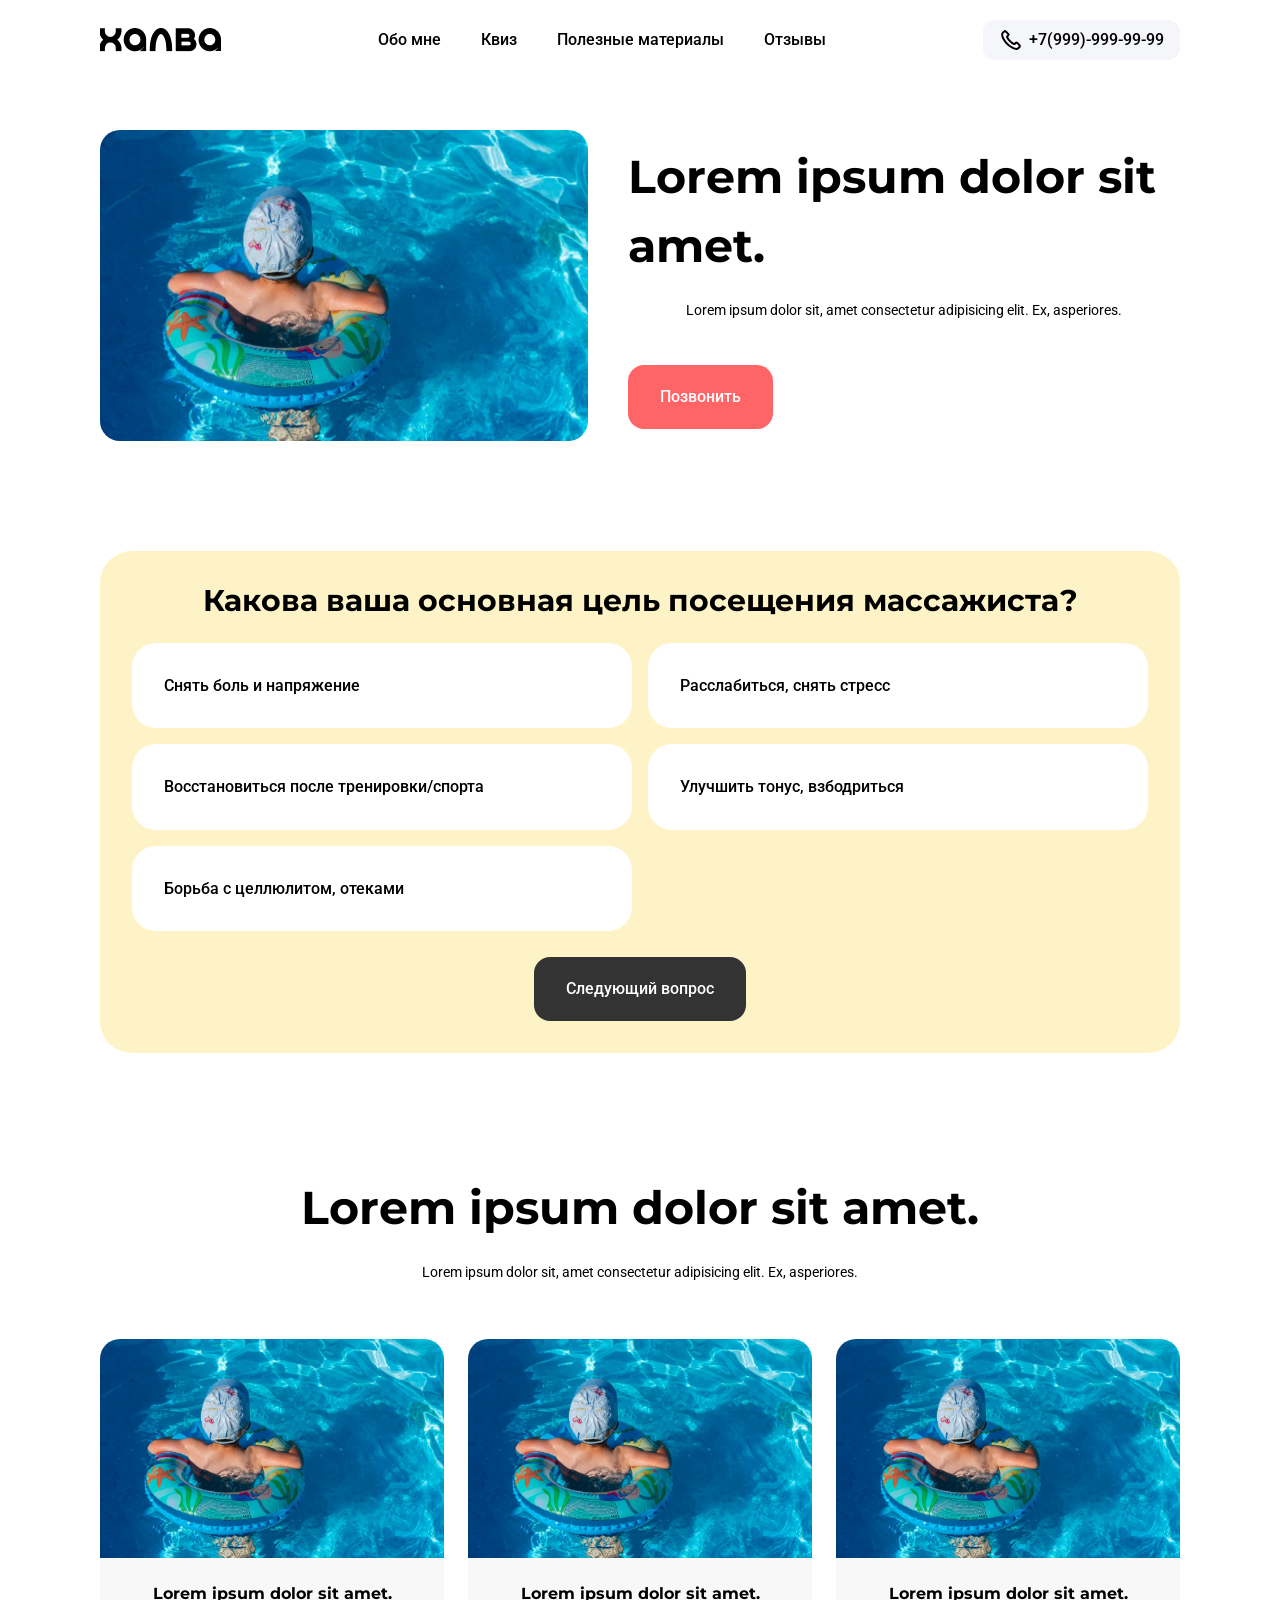
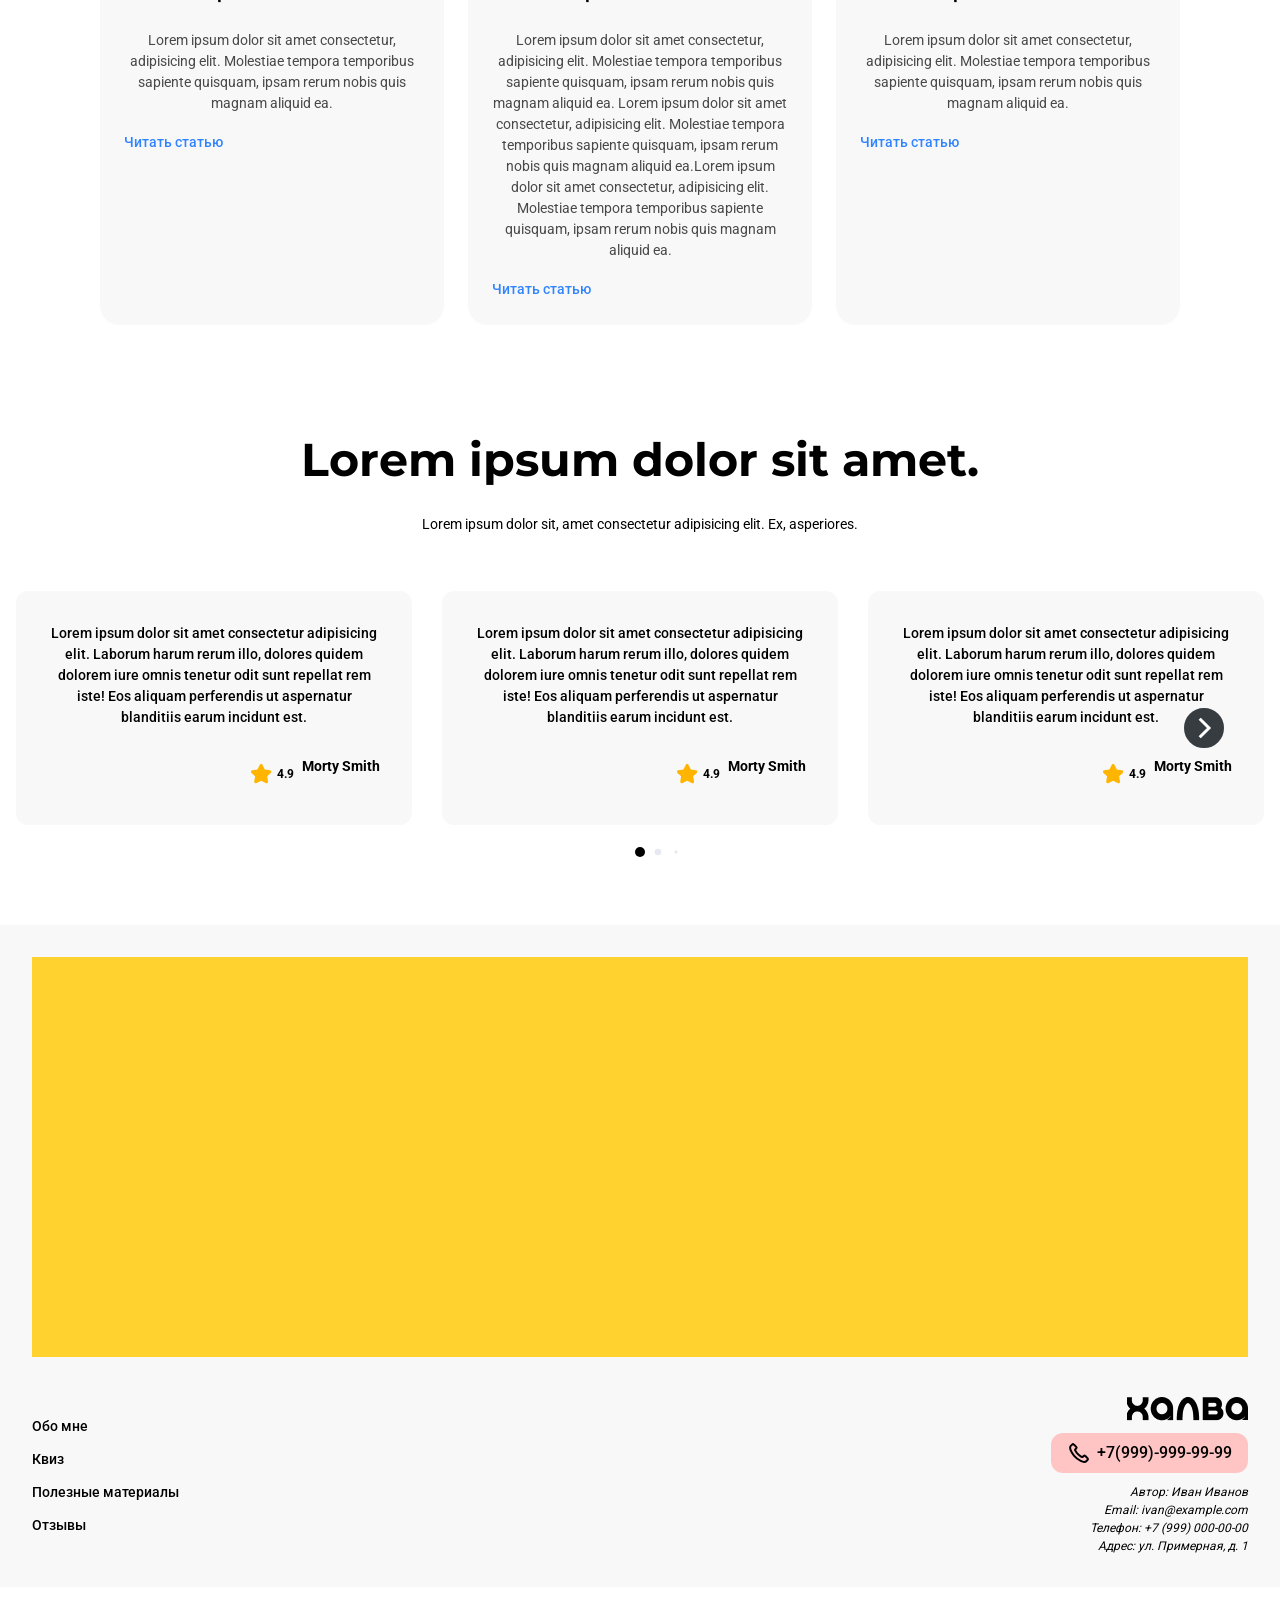
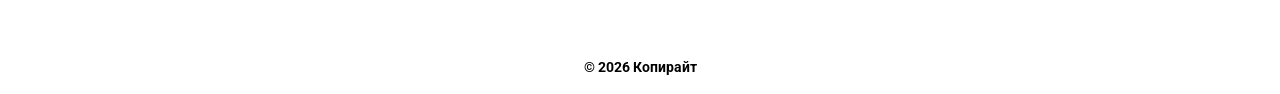
==== index.html @ 5658aafe "initial" ====
<!doctype html>
<html lang="ru">
  <head>
    <meta charset="UTF-8" />
    <meta name="viewport" content="width=device-width, initial-scale=1.0" />

    <!-- <script src="https://api-maps.yandex.ru/v3/?apikey=01dc946f-2c5a-4b71-b570-f377977fc8f8&lang=ru_RU"></script>  -->
    <script type="module" crossorigin src="./assets/index.BU0Tv36E.js"></script>
    <link rel="stylesheet" crossorigin href="./assets/index.CP-a5S3w.css">
  </head>
  <body>
    <header>
      <div class="main-wrapper flex items-center justify-between py-4 lg:py-5">
        <picture class="w-fit">
          <img src="./images/Logo.webp" alt="logo" />
        </picture>
        <nav>
          <ul class="font-another font-medium hidden lg:flex gap-x-10">
            <li>Обо мне</li>
            <li>Квиз</li>
            <li>Полезные материалы</li>
            <li>Отзывы</li>
          </ul>
        </nav>
        <a
          href="tel:+79196336333"
          class="px-4 py-2 bg-[#F5F6FA] rounded-xl flex items-center gap-1.5 hover:scale-105 transition-all"
          ><svg
            width="24"
            height="24"
            viewBox="0 0 24 24"
            fill="none"
            xmlns="http://www.w3.org/2000/svg"
          >
            <path
              d="M20.6638 18.771C20.6638 18.771 19.5052 19.909 19.2212 20.2427C18.7587 20.7363 18.2137 20.9693 17.4992 20.9693C17.4305 20.9693 17.3573 20.9693 17.2886 20.9648C15.9284 20.8779 14.6644 20.3478 13.7164 19.8953C11.1243 18.643 8.84819 16.8652 6.95678 14.612C5.3951 12.7336 4.35093 10.9969 3.6594 9.13217C3.23349 7.99415 3.07778 7.1075 3.14647 6.27113C3.19227 5.7364 3.39835 5.29308 3.77847 4.91374L5.34015 3.35526C5.56455 3.14502 5.8027 3.03076 6.03626 3.03076C6.32478 3.03076 6.55835 3.20443 6.7049 3.35069C6.70948 3.35526 6.71406 3.35983 6.71864 3.3644C6.998 3.62491 7.26362 3.89456 7.54298 4.18249C7.68495 4.32874 7.8315 4.47499 7.97805 4.62581L9.22831 5.87351C9.71376 6.35797 9.71376 6.80586 9.22831 7.29032C9.0955 7.42286 8.96727 7.5554 8.83446 7.68337C8.44976 8.07642 8.75196 7.77483 8.35353 8.13132C8.34437 8.14046 8.33521 8.14503 8.33063 8.15417C7.93677 8.54722 8.01005 8.93113 8.09248 9.19164C8.09706 9.20535 8.10164 9.21906 8.10622 9.23277C8.43138 10.0189 8.88935 10.7593 9.58547 11.6413L9.59005 11.6459C10.854 13.1998 12.1867 14.411 13.6568 15.3387C13.8446 15.4576 14.0369 15.5536 14.2201 15.645C14.385 15.7272 14.5407 15.8049 14.6735 15.8872C14.6918 15.8963 14.7101 15.91 14.7285 15.9192C14.8842 15.9969 15.0307 16.0334 15.1819 16.0334C15.562 16.0334 15.8001 15.7958 15.878 15.7181L16.7757 14.8222C16.9314 14.6668 17.1787 14.4795 17.4672 14.4795C17.7511 14.4795 17.9847 14.6577 18.1267 14.8131C18.1312 14.8177 18.1312 14.8177 18.1358 14.8222L20.6592 17.3405C21.1309 17.8067 20.6638 18.771 20.6638 18.771Z"
              stroke="black"
              style="stroke: black; stroke-opacity: 1"
              stroke-width="2"
              stroke-linecap="round"
              stroke-linejoin="round"
            />
          </svg>
          <span class="font-another font-medium hidden xs:block"
            >+7(999)-999-99-99</span
          >
        </a>
      </div>
    </header>

    <main>
      <!-- banner -->
      <section>
        <div
          class="main-wrapper py-12.5 flex flex-col lg:gap-10 lg:flex-row-reverse justify-end items-center gap-16 xl:px-25"
        >
          <div class="flex flex-col gap-7">
            <div class="flex flex-col gap-3 text-center lg:text-left lg:gap-5">
              <h1 class="font-custom font-bold text-title-fz l">
                Lorem ipsum dolor sit amet.
              </h1>
              <p class="font-another">
                Lorem ipsum dolor sit, amet consectetur adipisicing elit. Ex,
                asperiores.
              </p>
            </div>
            <button class="button mx-auto lg:ml-0">Позвонить</button>
          </div>
          <picture
            ><img
              src="./images/banner.webp"
              class="rounded-[20px] w-full max-w-150 mx-auto"
              alt=""
            />
          </picture>
        </div>
      </section>

      <!-- quiz -->
      <section>
        <div class="main-wrapper py-10 xl:py-15">
          <div
            id="app"
            class="p-5 rounded-[20px] lg:rounded-4xl lg:p-8 bg-amber-100"
          >
            <div class="quiz-question-number"></div>
            <!-- 1 вопрос -->
            <div class="quiz-screen">
              <div class="quiz-question"></div>
              <div class="quiz-answers"></div>
            </div>
            <!-- 2 вопрос -->
            <div class="quiz-screen">
              <div class="quiz-question"></div>
              <div class="quiz-answers"></div>
            </div>
            <!-- 3 вопрос -->
            <div class="quiz-screen">
              <div class="quiz-question"></div>
              <div class="quiz-answers"></div>
            </div>
            <!-- финальный экран -->
            <div class="quiz-final-screen"></div>
            <div title="Выберете ответ">
              <button class="button next-question-btn">Следующий вопрос</button>
            </div>
          </div>
        </div>
      </section>
      <!-- article -->
      <section>
        <div class="main-wrapper py-10 xl:py-15">
          <div class="flex flex-col gap-3 text-center lg:gap-5">
            <h1 class="font-custom font-bold text-title-fz l">
              Lorem ipsum dolor sit amet.
            </h1>
            <p class="font-another">
              Lorem ipsum dolor sit, amet consectetur adipisicing elit. Ex,
              asperiores.
            </p>
          </div>
          <div class="flex flex-col gap-6 pt-10 lg:flex-row lg:items-stretch">
            <article
              class="rounded-[20px] overflow-hidden bg-[#F8F8F8] lg:flex-1"
            >
              <img src="./images/banner.webp" class="w-full" alt="" />
              <div class="p-4 lg:p-6">
                <h2 class="font-custom text-[18px] font-semibold">
                  Lorem ipsum dolor sit amet.
                </h2>
                <p class="font-another pt-2 text-[#484848] text-[14px]">
                  Lorem ipsum dolor sit amet consectetur, adipisicing elit.
                  Molestiae tempora temporibus sapiente quisquam, ipsam rerum
                  nobis quis magnam aliquid ea.
                </p>
                <a
                  href="#"
                  class="font-another text-[#3184FF] text-[14px] font-medium pt-3"
                  >Читать статью</a
                >
              </div>
            </article>
            <article
              class="rounded-[20px] overflow-hidden bg-[#F8F8F8] lg:flex-1"
            >
              <img src="./images/banner.webp" class="w-full" alt="" />
              <div class="p-4 lg:p-6">
                <h2 class="font-custom text-[18px] font-semibold">
                  Lorem ipsum dolor sit amet.
                </h2>
                <p class="font-another pt-2 text-[#484848] text-[14px]">
                  Lorem ipsum dolor sit amet consectetur, adipisicing elit.
                  Molestiae tempora temporibus sapiente quisquam, ipsam rerum
                  nobis quis magnam aliquid ea. Lorem ipsum dolor sit amet
                  consectetur, adipisicing elit. Molestiae tempora temporibus
                  sapiente quisquam, ipsam rerum nobis quis magnam aliquid
                  ea.Lorem ipsum dolor sit amet consectetur, adipisicing elit.
                  Molestiae tempora temporibus sapiente quisquam, ipsam rerum
                  nobis quis magnam aliquid ea.
                </p>
                <a
                  href="#"
                  class="font-another text-[#3184FF] text-[14px] font-medium pt-3"
                  >Читать статью</a
                >
              </div>
            </article>
            <article
              class="rounded-[20px] overflow-hidden bg-[#F8F8F8] lg:flex-1"
            >
              <img src="./images/banner.webp" class="w-full" alt="" />
              <div class="p-4 lg:p-6">
                <h2 class="font-custom text-[18px] font-semibold">
                  Lorem ipsum dolor sit amet.
                </h2>
                <p class="font-another pt-2 text-[#484848] text-[14px]">
                  Lorem ipsum dolor sit amet consectetur, adipisicing elit.
                  Molestiae tempora temporibus sapiente quisquam, ipsam rerum
                  nobis quis magnam aliquid ea.
                </p>
                <a
                  href="#"
                  class="font-another text-[#3184FF] text-[14px] font-medium pt-3 pb-1"
                  >Читать статью</a
                >
              </div>
            </article>
          </div>
        </div>
      </section>
      <!-- views -->
      <section>
        <div class="relative py-10 lg:py15 px-4">
          <div class="flex flex-col gap-3 text-center lg:gap-5 pb-10">
            <h1 class="font-custom font-bold text-title-fz l">
              Lorem ipsum dolor sit amet.
            </h1>
            <p class="font-another">
              Lorem ipsum dolor sit, amet consectetur adipisicing elit. Ex,
              asperiores.
            </p>
          </div>
          <div class="swiper">
            <!-- Additional required wrapper -->
            <div class="swiper-wrapper">
              <!-- Slides -->
              <div class="swiper-slide">
                <div class="w-full rounded-xl bg-[#F8F8F8] p-8">
                  <p class="font-another text-[14px] font-medium">
                    Lorem ipsum dolor sit amet consectetur adipisicing elit.
                    Laborum harum rerum illo, dolores quidem dolorem iure omnis
                    tenetur odit sunt repellat rem iste! Eos aliquam perferendis
                    ut aspernatur blanditiis earum incidunt est.
                  </p>
                  <div
                    class="flex items-center justify-end gap-2 font-another text-[12px] font-semibold pt-3"
                  >
                    <div class="flex items-center gap-1">
                      <svg
                        width="24"
                        height="24"
                        viewBox="0 0 24 24"
                        fill="none"
                        xmlns="http://www.w3.org/2000/svg"
                      >
                        <path
                          d="M7.57619 21.0032C7.31143 21.1414 7.01325 21.2026 6.71545 21.18C6.41765 21.1574 6.13215 21.0518 5.8913 20.8752C5.65046 20.6986 5.46392 20.458 5.35282 20.1808C5.24171 19.9036 5.2105 19.6007 5.26272 19.3067L6.12481 14.3654L2.4953 10.8872C2.27788 10.6799 2.1233 10.4155 2.04928 10.1243C1.97526 9.83312 1.98479 9.52699 2.07678 9.24099C2.16878 8.95499 2.33951 8.70071 2.56941 8.5073C2.7993 8.3139 3.07905 8.18919 3.37657 8.14749L8.4159 7.42713L10.691 2.88864C10.8232 2.62181 11.0274 2.39722 11.2805 2.24021C11.5335 2.0832 11.8254 2 12.1232 2C12.421 2 12.7129 2.0832 12.9659 2.24021C13.219 2.39722 13.4232 2.62181 13.5554 2.88864L15.8305 7.42713L20.8698 8.14749C21.1674 8.18919 21.4471 8.3139 21.677 8.5073C21.9069 8.70071 22.0776 8.95499 22.1696 9.24099C22.2616 9.52699 22.2711 9.83312 22.1971 10.1243C22.1231 10.4155 21.9685 10.6799 21.7511 10.8872L18.1216 14.3654L18.9837 19.3078C19.0359 19.6018 19.0047 19.9046 18.8936 20.1818C18.7825 20.4591 18.5959 20.6996 18.3551 20.8762C18.1143 21.0528 17.8287 21.1584 17.5309 21.1811C17.2331 21.2037 16.935 21.1424 16.6702 21.0042L12.1232 18.6545L7.57619 21.0032Z"
                          fill="#FFB905"
                          style="
                            fill: #ffb905;
                            fill: color(display-p3 1 0.7256 0.0199);
                            fill-opacity: 1;
                          "
                        />
                      </svg>
                      <span>4.9</span>
                    </div>
                    <p>Morty Smith</p>
                  </div>
                </div>
              </div>
              <div class="swiper-slide">
                <div class="w-full rounded-xl bg-[#F8F8F8] p-8">
                  <p class="font-another text-[14px] font-medium">
                    Lorem ipsum dolor sit amet consectetur adipisicing elit.
                    Laborum harum rerum illo, dolores quidem dolorem iure omnis
                    tenetur odit sunt repellat rem iste! Eos aliquam perferendis
                    ut aspernatur blanditiis earum incidunt est.
                  </p>
                  <div
                    class="flex items-center justify-end gap-2 font-another text-[12px] font-semibold pt-3"
                  >
                    <div class="flex items-center gap-1">
                      <svg
                        width="24"
                        height="24"
                        viewBox="0 0 24 24"
                        fill="none"
                        xmlns="http://www.w3.org/2000/svg"
                      >
                        <path
                          d="M7.57619 21.0032C7.31143 21.1414 7.01325 21.2026 6.71545 21.18C6.41765 21.1574 6.13215 21.0518 5.8913 20.8752C5.65046 20.6986 5.46392 20.458 5.35282 20.1808C5.24171 19.9036 5.2105 19.6007 5.26272 19.3067L6.12481 14.3654L2.4953 10.8872C2.27788 10.6799 2.1233 10.4155 2.04928 10.1243C1.97526 9.83312 1.98479 9.52699 2.07678 9.24099C2.16878 8.95499 2.33951 8.70071 2.56941 8.5073C2.7993 8.3139 3.07905 8.18919 3.37657 8.14749L8.4159 7.42713L10.691 2.88864C10.8232 2.62181 11.0274 2.39722 11.2805 2.24021C11.5335 2.0832 11.8254 2 12.1232 2C12.421 2 12.7129 2.0832 12.9659 2.24021C13.219 2.39722 13.4232 2.62181 13.5554 2.88864L15.8305 7.42713L20.8698 8.14749C21.1674 8.18919 21.4471 8.3139 21.677 8.5073C21.9069 8.70071 22.0776 8.95499 22.1696 9.24099C22.2616 9.52699 22.2711 9.83312 22.1971 10.1243C22.1231 10.4155 21.9685 10.6799 21.7511 10.8872L18.1216 14.3654L18.9837 19.3078C19.0359 19.6018 19.0047 19.9046 18.8936 20.1818C18.7825 20.4591 18.5959 20.6996 18.3551 20.8762C18.1143 21.0528 17.8287 21.1584 17.5309 21.1811C17.2331 21.2037 16.935 21.1424 16.6702 21.0042L12.1232 18.6545L7.57619 21.0032Z"
                          fill="#FFB905"
                          style="
                            fill: #ffb905;
                            fill: color(display-p3 1 0.7256 0.0199);
                            fill-opacity: 1;
                          "
                        />
                      </svg>
                      <span>4.9</span>
                    </div>
                    <p>Morty Smith</p>
                  </div>
                </div>
              </div>
              <div class="swiper-slide">
                <div class="w-full rounded-xl bg-[#F8F8F8] p-8">
                  <p class="font-another text-[14px] font-medium">
                    Lorem ipsum dolor sit amet consectetur adipisicing elit.
                    Laborum harum rerum illo, dolores quidem dolorem iure omnis
                    tenetur odit sunt repellat rem iste! Eos aliquam perferendis
                    ut aspernatur blanditiis earum incidunt est.
                  </p>
                  <div
                    class="flex items-center justify-end gap-2 font-another text-[12px] font-semibold pt-3"
                  >
                    <div class="flex items-center gap-1">
                      <svg
                        width="24"
                        height="24"
                        viewBox="0 0 24 24"
                        fill="none"
                        xmlns="http://www.w3.org/2000/svg"
                      >
                        <path
                          d="M7.57619 21.0032C7.31143 21.1414 7.01325 21.2026 6.71545 21.18C6.41765 21.1574 6.13215 21.0518 5.8913 20.8752C5.65046 20.6986 5.46392 20.458 5.35282 20.1808C5.24171 19.9036 5.2105 19.6007 5.26272 19.3067L6.12481 14.3654L2.4953 10.8872C2.27788 10.6799 2.1233 10.4155 2.04928 10.1243C1.97526 9.83312 1.98479 9.52699 2.07678 9.24099C2.16878 8.95499 2.33951 8.70071 2.56941 8.5073C2.7993 8.3139 3.07905 8.18919 3.37657 8.14749L8.4159 7.42713L10.691 2.88864C10.8232 2.62181 11.0274 2.39722 11.2805 2.24021C11.5335 2.0832 11.8254 2 12.1232 2C12.421 2 12.7129 2.0832 12.9659 2.24021C13.219 2.39722 13.4232 2.62181 13.5554 2.88864L15.8305 7.42713L20.8698 8.14749C21.1674 8.18919 21.4471 8.3139 21.677 8.5073C21.9069 8.70071 22.0776 8.95499 22.1696 9.24099C22.2616 9.52699 22.2711 9.83312 22.1971 10.1243C22.1231 10.4155 21.9685 10.6799 21.7511 10.8872L18.1216 14.3654L18.9837 19.3078C19.0359 19.6018 19.0047 19.9046 18.8936 20.1818C18.7825 20.4591 18.5959 20.6996 18.3551 20.8762C18.1143 21.0528 17.8287 21.1584 17.5309 21.1811C17.2331 21.2037 16.935 21.1424 16.6702 21.0042L12.1232 18.6545L7.57619 21.0032Z"
                          fill="#FFB905"
                          style="
                            fill: #ffb905;
                            fill: color(display-p3 1 0.7256 0.0199);
                            fill-opacity: 1;
                          "
                        />
                      </svg>
                      <span>4.9</span>
                    </div>
                    <p>Morty Smith</p>
                  </div>
                </div>
              </div>
              <div class="swiper-slide">
                <div class="w-full rounded-xl bg-[#F8F8F8] p-8">
                  <p class="font-another text-[14px] font-medium">
                    Lorem ipsum dolor sit amet consectetur adipisicing elit.
                    Laborum harum rerum illo, dolores quidem dolorem iure omnis
                    tenetur odit sunt repellat rem iste! Eos aliquam perferendis
                    ut aspernatur blanditiis earum incidunt est.
                  </p>
                  <div
                    class="flex items-center justify-end gap-2 font-another text-[12px] font-semibold pt-3"
                  >
                    <div class="flex items-center gap-1">
                      <svg
                        width="24"
                        height="24"
                        viewBox="0 0 24 24"
                        fill="none"
                        xmlns="http://www.w3.org/2000/svg"
                      >
                        <path
                          d="M7.57619 21.0032C7.31143 21.1414 7.01325 21.2026 6.71545 21.18C6.41765 21.1574 6.13215 21.0518 5.8913 20.8752C5.65046 20.6986 5.46392 20.458 5.35282 20.1808C5.24171 19.9036 5.2105 19.6007 5.26272 19.3067L6.12481 14.3654L2.4953 10.8872C2.27788 10.6799 2.1233 10.4155 2.04928 10.1243C1.97526 9.83312 1.98479 9.52699 2.07678 9.24099C2.16878 8.95499 2.33951 8.70071 2.56941 8.5073C2.7993 8.3139 3.07905 8.18919 3.37657 8.14749L8.4159 7.42713L10.691 2.88864C10.8232 2.62181 11.0274 2.39722 11.2805 2.24021C11.5335 2.0832 11.8254 2 12.1232 2C12.421 2 12.7129 2.0832 12.9659 2.24021C13.219 2.39722 13.4232 2.62181 13.5554 2.88864L15.8305 7.42713L20.8698 8.14749C21.1674 8.18919 21.4471 8.3139 21.677 8.5073C21.9069 8.70071 22.0776 8.95499 22.1696 9.24099C22.2616 9.52699 22.2711 9.83312 22.1971 10.1243C22.1231 10.4155 21.9685 10.6799 21.7511 10.8872L18.1216 14.3654L18.9837 19.3078C19.0359 19.6018 19.0047 19.9046 18.8936 20.1818C18.7825 20.4591 18.5959 20.6996 18.3551 20.8762C18.1143 21.0528 17.8287 21.1584 17.5309 21.1811C17.2331 21.2037 16.935 21.1424 16.6702 21.0042L12.1232 18.6545L7.57619 21.0032Z"
                          fill="#FFB905"
                          style="
                            fill: #ffb905;
                            fill: color(display-p3 1 0.7256 0.0199);
                            fill-opacity: 1;
                          "
                        />
                      </svg>
                      <span>4.9</span>
                    </div>
                    <p>Morty Smith</p>
                  </div>
                </div>
              </div>
              <div class="swiper-slide">
                <div class="w-full rounded-xl bg-[#F8F8F8] p-8">
                  <p class="font-another text-[14px] font-medium">
                    Lorem ipsum dolor sit amet consectetur adipisicing elit.
                    Laborum harum rerum illo, dolores quidem dolorem iure omnis
                    tenetur odit sunt repellat rem iste! Eos aliquam perferendis
                    ut aspernatur blanditiis earum incidunt est.
                  </p>
                  <div
                    class="flex items-center justify-end gap-2 font-another text-[12px] font-semibold pt-3"
                  >
                    <div class="flex items-center gap-1">
                      <svg
                        width="24"
                        height="24"
                        viewBox="0 0 24 24"
                        fill="none"
                        xmlns="http://www.w3.org/2000/svg"
                      >
                        <path
                          d="M7.57619 21.0032C7.31143 21.1414 7.01325 21.2026 6.71545 21.18C6.41765 21.1574 6.13215 21.0518 5.8913 20.8752C5.65046 20.6986 5.46392 20.458 5.35282 20.1808C5.24171 19.9036 5.2105 19.6007 5.26272 19.3067L6.12481 14.3654L2.4953 10.8872C2.27788 10.6799 2.1233 10.4155 2.04928 10.1243C1.97526 9.83312 1.98479 9.52699 2.07678 9.24099C2.16878 8.95499 2.33951 8.70071 2.56941 8.5073C2.7993 8.3139 3.07905 8.18919 3.37657 8.14749L8.4159 7.42713L10.691 2.88864C10.8232 2.62181 11.0274 2.39722 11.2805 2.24021C11.5335 2.0832 11.8254 2 12.1232 2C12.421 2 12.7129 2.0832 12.9659 2.24021C13.219 2.39722 13.4232 2.62181 13.5554 2.88864L15.8305 7.42713L20.8698 8.14749C21.1674 8.18919 21.4471 8.3139 21.677 8.5073C21.9069 8.70071 22.0776 8.95499 22.1696 9.24099C22.2616 9.52699 22.2711 9.83312 22.1971 10.1243C22.1231 10.4155 21.9685 10.6799 21.7511 10.8872L18.1216 14.3654L18.9837 19.3078C19.0359 19.6018 19.0047 19.9046 18.8936 20.1818C18.7825 20.4591 18.5959 20.6996 18.3551 20.8762C18.1143 21.0528 17.8287 21.1584 17.5309 21.1811C17.2331 21.2037 16.935 21.1424 16.6702 21.0042L12.1232 18.6545L7.57619 21.0032Z"
                          fill="#FFB905"
                          style="
                            fill: #ffb905;
                            fill: color(display-p3 1 0.7256 0.0199);
                            fill-opacity: 1;
                          "
                        />
                      </svg>
                      <span>4.9</span>
                    </div>
                    <p>Morty Smith</p>
                  </div>
                </div>
              </div>
            </div>

            <!-- If we need navigation buttons -->
            <div
              class="s-button-prev hidden lg:block absolute z-10 top-1/2 left-10 w-10 h-10"
            >
              <img src="./images/arr-left.svg" alt="" />
            </div>
            <div
              class="s-button-next hidden lg:block absolute z-10 top-1/2 right-10 w-10 h-10"
            >
              <img src="./images/arr-right.svg" alt="" />
            </div>
          </div>
          <!-- If we need pagination -->
          <div class="swiper-pagination mt-2.5"></div>
        </div>
      </section>
      <!-- footer -->
      <footer>
        <div class="my-10 lg:my-15">
          <div class="bg-[#f8f8f8]">
            <div class="main-wrapper bg-[#f8f8f8] p-5 lg:p-8">
              <div id="map" class="h-100 bg-amber-300"></div>
              <div class="flex items-center gap-1 justify-between pt-10">
                <nav>
                  <ul
                    class="font-another font-medium flex flex-col gap-y-3 text-[14px]"
                  >
                    <li class="w-fit">Обо мне</li>
                    <li class="w-fit">Квиз</li>
                    <li class="w-fit">Полезные материалы</li>
                    <li class="w-fit">Отзывы</li>
                  </ul>
                </nav>
                <div class="flex flex-col gap-3 items-end">
                  <picture class="w-fit">
                    <img src="./images/Logo.webp" alt="logo" />
                  </picture>
                  <div class="flex flex-col items-end">
                    <a
                      href="tel:+79196336333"
                      class="px-4 py-2 bg-[#ffc4c4] rounded-xl flex items-center gap-1.5 hover:scale-105 transition-all w-fit"
                      ><svg
                        width="24"
                        height="24"
                        viewBox="0 0 24 24"
                        fill="none"
                        xmlns="http://www.w3.org/2000/svg"
                      >
                        <path
                          d="M20.6638 18.771C20.6638 18.771 19.5052 19.909 19.2212 20.2427C18.7587 20.7363 18.2137 20.9693 17.4992 20.9693C17.4305 20.9693 17.3573 20.9693 17.2886 20.9648C15.9284 20.8779 14.6644 20.3478 13.7164 19.8953C11.1243 18.643 8.84819 16.8652 6.95678 14.612C5.3951 12.7336 4.35093 10.9969 3.6594 9.13217C3.23349 7.99415 3.07778 7.1075 3.14647 6.27113C3.19227 5.7364 3.39835 5.29308 3.77847 4.91374L5.34015 3.35526C5.56455 3.14502 5.8027 3.03076 6.03626 3.03076C6.32478 3.03076 6.55835 3.20443 6.7049 3.35069C6.70948 3.35526 6.71406 3.35983 6.71864 3.3644C6.998 3.62491 7.26362 3.89456 7.54298 4.18249C7.68495 4.32874 7.8315 4.47499 7.97805 4.62581L9.22831 5.87351C9.71376 6.35797 9.71376 6.80586 9.22831 7.29032C9.0955 7.42286 8.96727 7.5554 8.83446 7.68337C8.44976 8.07642 8.75196 7.77483 8.35353 8.13132C8.34437 8.14046 8.33521 8.14503 8.33063 8.15417C7.93677 8.54722 8.01005 8.93113 8.09248 9.19164C8.09706 9.20535 8.10164 9.21906 8.10622 9.23277C8.43138 10.0189 8.88935 10.7593 9.58547 11.6413L9.59005 11.6459C10.854 13.1998 12.1867 14.411 13.6568 15.3387C13.8446 15.4576 14.0369 15.5536 14.2201 15.645C14.385 15.7272 14.5407 15.8049 14.6735 15.8872C14.6918 15.8963 14.7101 15.91 14.7285 15.9192C14.8842 15.9969 15.0307 16.0334 15.1819 16.0334C15.562 16.0334 15.8001 15.7958 15.878 15.7181L16.7757 14.8222C16.9314 14.6668 17.1787 14.4795 17.4672 14.4795C17.7511 14.4795 17.9847 14.6577 18.1267 14.8131C18.1312 14.8177 18.1312 14.8177 18.1358 14.8222L20.6592 17.3405C21.1309 17.8067 20.6638 18.771 20.6638 18.771Z"
                          stroke="black"
                          style="stroke: black; stroke-opacity: 1"
                          stroke-width="2"
                          stroke-linecap="round"
                          stroke-linejoin="round"
                        />
                      </svg>
                      <span class="font-another font-medium hidden xs:block"
                        >+7(999)-999-99-99</span
                      >
                    </a>
                    <address
                      class="font-another pt-2.5 text-end text-[12px] font-regular"
                    >
                      Автор: Иван Иванов<br />
                      Email:
                      <a href="mailto:ivan@example.com">ivan@example.com</a
                      ><br />
                      Телефон:
                      <a href="tel:+79990000000">+7 (999) 000-00-00</a><br />
                      Адрес: ул. Примерная, д. 1
                    </address>
                  </div>
                </div>
              </div>
            </div>
          </div>
        </div>

        <p class="font-another font-bold text-center py-2.5">
          &copy; 2026 Копирайт
        </p>
      </footer>
    </main>
  </body>
</html>
---- assets/index.CP-a5S3w.css ----
@layer properties{@supports (((-webkit-hyphens:none)) and (not (margin-trim:inline))) or ((-moz-orient:inline) and (not (color:rgb(from red r g b)))){*,:before,:after,::backdrop{--tw-rotate-x:initial;--tw-rotate-y:initial;--tw-rotate-z:initial;--tw-skew-x:initial;--tw-skew-y:initial;--tw-font-weight:initial;--tw-scale-x:1;--tw-scale-y:1;--tw-scale-z:1;--tw-outline-style:solid}}}@layer theme{:root,:host{--font-sans:"AnotherFont","Inter",system-ui,sans-serif;--font-mono:"Roboto Mono","JetBrains Mono",monospace;--color-red-400:oklch(70.4% .191 22.216);--color-amber-100:oklch(96.2% .059 95.617);--color-amber-300:oklch(87.9% .169 91.605);--color-black:#000;--color-white:#fff;--spacing:.25rem;--text-xs:.75rem;--text-xs--line-height:calc(1/.75);--text-xl:1.25rem;--text-xl--line-height:calc(1.75/1.25);--text-3xl:1.875rem;--text-3xl--line-height: 1.2 ;--font-weight-medium:500;--font-weight-semibold:600;--font-weight-bold:700;--radius-lg:.5rem;--radius-xl:.75rem;--radius-2xl:1rem;--radius-3xl:1.5rem;--radius-4xl:2rem;--default-transition-duration:.15s;--default-transition-timing-function:cubic-bezier(.4,0,.2,1);--default-font-family:var(--font-sans);--default-mono-font-family:var(--font-mono);--text-title-fz:clamp(1.75rem,.83rem + 2.73vw,2.875rem);--swiper-pagination-bullet-size:10px;--swiper-pagination-bullet-width:10px;--swiper-pagination-bullet-height:10px;--swiper-pagination-color:#000;--swiper-pagination-bullet-inactive-color:#cbd5e1;--swiper-pagination-bullet-inactive-opacity:.5;--swiper-navigation-color:#000;--swiper-navigation-size:24px;--font-custom:"Montserrat",serif;--font-another:"Roboto",sans-serif}}@layer base{*,:after,:before,::backdrop{box-sizing:border-box;border:0 solid;margin:0;padding:0}::file-selector-button{box-sizing:border-box;border:0 solid;margin:0;padding:0}html,:host{-webkit-text-size-adjust:100%;tab-size:4;line-height:1.5;font-family:var(--default-font-family,ui-sans-serif,system-ui,sans-serif,"Apple Color Emoji","Segoe UI Emoji","Segoe UI Symbol","Noto Color Emoji");font-feature-settings:var(--default-font-feature-settings,normal);font-variation-settings:var(--default-font-variation-settings,normal);-webkit-tap-highlight-color:transparent}hr{height:0;color:inherit;border-top-width:1px}abbr:where([title]){-webkit-text-decoration:underline dotted;text-decoration:underline dotted}h1,h2,h3,h4,h5,h6{font-size:inherit;font-weight:inherit}a{color:inherit;-webkit-text-decoration:inherit;text-decoration:inherit}b,strong{font-weight:bolder}code,kbd,samp,pre{font-family:var(--default-mono-font-family,ui-monospace,SFMono-Regular,Menlo,Monaco,Consolas,"Liberation Mono","Courier New",monospace);font-feature-settings:var(--default-mono-font-feature-settings,normal);font-variation-settings:var(--default-mono-font-variation-settings,normal);font-size:1em}small{font-size:80%}sub,sup{vertical-align:baseline;font-size:75%;line-height:0;position:relative}sub{bottom:-.25em}sup{top:-.5em}table{text-indent:0;border-color:inherit;border-collapse:collapse}:-moz-focusring{outline:auto}progress{vertical-align:baseline}summary{display:list-item}ol,ul,menu{list-style:none}img,svg,video,canvas,audio,iframe,embed,object{vertical-align:middle;display:block}img,video{max-width:100%;height:auto}button,input,select,optgroup,textarea{font:inherit;font-feature-settings:inherit;font-variation-settings:inherit;letter-spacing:inherit;color:inherit;opacity:1;background-color:#0000;border-radius:0}::file-selector-button{font:inherit;font-feature-settings:inherit;font-variation-settings:inherit;letter-spacing:inherit;color:inherit;opacity:1;background-color:#0000;border-radius:0}:where(select:is([multiple],[size])) optgroup{font-weight:bolder}:where(select:is([multiple],[size])) optgroup option{padding-inline-start:20px}::file-selector-button{margin-inline-end:4px}::placeholder{opacity:1}@supports (not ((-webkit-appearance:-apple-pay-button))) or (contain-intrinsic-size:1px){::placeholder{color:currentColor}@supports (color:color-mix(in lab,red,red)){::placeholder{color:color-mix(in oklab,currentcolor 50%,transparent)}}}textarea{resize:vertical}::-webkit-search-decoration{-webkit-appearance:none}::-webkit-date-and-time-value{min-height:1lh;text-align:inherit}::-webkit-datetime-edit{display:inline-flex}::-webkit-datetime-edit-fields-wrapper{padding:0}::-webkit-datetime-edit{padding-block:0}::-webkit-datetime-edit-year-field{padding-block:0}::-webkit-datetime-edit-month-field{padding-block:0}::-webkit-datetime-edit-day-field{padding-block:0}::-webkit-datetime-edit-hour-field{padding-block:0}::-webkit-datetime-edit-minute-field{padding-block:0}::-webkit-datetime-edit-second-field{padding-block:0}::-webkit-datetime-edit-millisecond-field{padding-block:0}::-webkit-datetime-edit-meridiem-field{padding-block:0}::-webkit-calendar-picker-indicator{line-height:1}:-moz-ui-invalid{box-shadow:none}button,input:where([type=button],[type=reset],[type=submit]){appearance:button}::file-selector-button{appearance:button}::-webkit-inner-spin-button{height:auto}::-webkit-outer-spin-button{height:auto}[hidden]:where(:not([hidden=until-found])){display:none!important}}@layer components{.main-wrapper{max-width:calc(var(--spacing)*360);padding-inline:calc(var(--spacing)*4);margin-inline:auto}@media(min-width:80rem){.main-wrapper{padding-inline:calc(var(--spacing)*25)}}li{cursor:pointer}.button{cursor:pointer;border-radius:var(--radius-xl);background-color:var(--color-red-400);width:100%;padding-inline:calc(var(--spacing)*8);padding-block:calc(var(--spacing)*3);font-family:var(--font-another);--tw-font-weight:var(--font-weight-medium);font-weight:var(--font-weight-medium);color:var(--color-white);transition-property:all;transition-timing-function:var(--tw-ease,var(--default-transition-timing-function));transition-duration:var(--tw-duration,var(--default-transition-duration));display:block}@media(hover:hover){.button:hover{opacity:.8}}@media(min-width:34rem){.button{border-radius:var(--radius-2xl);width:fit-content;padding-block:calc(var(--spacing)*5)}}.swiper-button-disabled{opacity:0;transition-property:opacity;transition-timing-function:var(--tw-ease,var(--default-transition-timing-function));transition-duration:var(--tw-duration,var(--default-transition-duration))}}@layer utilities{.absolute{position:absolute}.relative{position:relative}.top-1\/2{top:50%}.right-10{right:calc(var(--spacing)*10)}.left-10{left:calc(var(--spacing)*10)}.z-10{z-index:10}.mx-auto{margin-inline:auto}.my-10{margin-block:calc(var(--spacing)*10)}.mt-2\.5{margin-top:calc(var(--spacing)*2.5)}.block{display:block}.flex{display:flex}.hidden{display:none}.h-10{height:calc(var(--spacing)*10)}.h-100{height:calc(var(--spacing)*100)}.w-10{width:calc(var(--spacing)*10)}.w-fit{width:fit-content}.w-full{width:100%}.max-w-150{max-width:calc(var(--spacing)*150)}.transform{transform:var(--tw-rotate-x,)var(--tw-rotate-y,)var(--tw-rotate-z,)var(--tw-skew-x,)var(--tw-skew-y,)}.flex-col{flex-direction:column}.items-center{align-items:center}.items-end{align-items:flex-end}.justify-between{justify-content:space-between}.justify-end{justify-content:flex-end}.gap-1{gap:calc(var(--spacing)*1)}.gap-1\.5{gap:calc(var(--spacing)*1.5)}.gap-2{gap:calc(var(--spacing)*2)}.gap-3{gap:calc(var(--spacing)*3)}.gap-6{gap:calc(var(--spacing)*6)}.gap-7{gap:calc(var(--spacing)*7)}.gap-16{gap:calc(var(--spacing)*16)}.gap-x-10{column-gap:calc(var(--spacing)*10)}.gap-y-3{row-gap:calc(var(--spacing)*3)}.overflow-hidden{overflow:hidden}.rounded-\[20px\]{border-radius:20px}.rounded-xl{border-radius:var(--radius-xl)}.bg-\[\#F5F6FA\]{background-color:#f5f6fa}.bg-\[\#F8F8F8\],.bg-\[\#f8f8f8\]{background-color:#f8f8f8}.bg-\[\#ffc4c4\]{background-color:#ffc4c4}.bg-amber-100{background-color:var(--color-amber-100)}.bg-amber-300{background-color:var(--color-amber-300)}.p-4{padding:calc(var(--spacing)*4)}.p-5{padding:calc(var(--spacing)*5)}.p-8{padding:calc(var(--spacing)*8)}.px-4{padding-inline:calc(var(--spacing)*4)}.py-2{padding-block:calc(var(--spacing)*2)}.py-2\.5{padding-block:calc(var(--spacing)*2.5)}.py-4{padding-block:calc(var(--spacing)*4)}.py-10{padding-block:calc(var(--spacing)*10)}.py-12\.5{padding-block:calc(var(--spacing)*12.5)}.pt-2{padding-top:calc(var(--spacing)*2)}.pt-2\.5{padding-top:calc(var(--spacing)*2.5)}.pt-3{padding-top:calc(var(--spacing)*3)}.pt-10{padding-top:calc(var(--spacing)*10)}.pb-1{padding-bottom:calc(var(--spacing)*1)}.pb-10{padding-bottom:calc(var(--spacing)*10)}.text-center{text-align:center}.text-end{text-align:end}.font-another{font-family:var(--font-another)}.font-custom{font-family:var(--font-custom)}.text-\[12px\]{font-size:12px}.text-\[14px\]{font-size:14px}.text-\[18px\]{font-size:18px}.text-title-fz{font-size:var(--text-title-fz)}.font-bold{--tw-font-weight:var(--font-weight-bold);font-weight:var(--font-weight-bold)}.font-medium{--tw-font-weight:var(--font-weight-medium);font-weight:var(--font-weight-medium)}.font-semibold{--tw-font-weight:var(--font-weight-semibold);font-weight:var(--font-weight-semibold)}.text-\[\#3184FF\]{color:#3184ff}.text-\[\#484848\]{color:#484848}.transition-all{transition-property:all;transition-timing-function:var(--tw-ease,var(--default-transition-timing-function));transition-duration:var(--tw-duration,var(--default-transition-duration))}@media(hover:hover){.hover\:scale-105:hover{--tw-scale-x:105%;--tw-scale-y:105%;--tw-scale-z:105%;scale:var(--tw-scale-x)var(--tw-scale-y)}}@media(min-width:34rem){.xs\:block{display:block}}@media(min-width:64rem){.lg\:my-15{margin-block:calc(var(--spacing)*15)}.lg\:ml-0{margin-left:calc(var(--spacing)*0)}.lg\:block{display:block}.lg\:flex{display:flex}.lg\:flex-1{flex:1}.lg\:flex-row{flex-direction:row}.lg\:flex-row-reverse{flex-direction:row-reverse}.lg\:items-stretch{align-items:stretch}.lg\:gap-5{gap:calc(var(--spacing)*5)}.lg\:gap-10{gap:calc(var(--spacing)*10)}.lg\:rounded-4xl{border-radius:var(--radius-4xl)}.lg\:p-6{padding:calc(var(--spacing)*6)}.lg\:p-8{padding:calc(var(--spacing)*8)}.lg\:py-5{padding-block:calc(var(--spacing)*5)}.lg\:text-left{text-align:left}}@media(min-width:80rem){.xl\:px-25{padding-inline:calc(var(--spacing)*25)}.xl\:py-15{padding-block:calc(var(--spacing)*15)}}}:root{--swiper-theme-color:#007aff}:host{z-index:1;margin-left:auto;margin-right:auto;display:block;position:relative}.swiper{z-index:1;margin-left:auto;margin-right:auto;padding:0;list-style:none;display:block;position:relative;overflow:hidden}.swiper-wrapper{z-index:1;width:100%;height:100%;transition-property:transform;transition-timing-function:var(--swiper-wrapper-transition-timing-function,initial);box-sizing:content-box;display:flex;position:relative}.swiper-android .swiper-slide,.swiper-ios .swiper-slide,.swiper-wrapper{transform:translate(0)}.swiper-slide{flex-shrink:0;width:100%;height:100%;transition-property:transform;display:block;position:relative}.swiper-backface-hidden .swiper-slide{backface-visibility:hidden;transform:translateZ(0)}.swiper-css-mode>.swiper-wrapper{scrollbar-width:none;-ms-overflow-style:none;overflow:auto}.swiper-3d .swiper-slide-shadow,.swiper-3d .swiper-slide-shadow-left,.swiper-3d .swiper-slide-shadow-right,.swiper-3d .swiper-slide-shadow-top,.swiper-3d .swiper-slide-shadow-bottom{pointer-events:none;z-index:10;width:100%;height:100%;position:absolute;top:0;left:0}.swiper-3d .swiper-slide-shadow-left{background-image:linear-gradient(270deg,#00000080,#0000)}.swiper-3d .swiper-slide-shadow-right{background-image:linear-gradient(90deg,#00000080,#0000)}.swiper-3d .swiper-slide-shadow-top{background-image:linear-gradient(#0000,#00000080)}.swiper-3d .swiper-slide-shadow-bottom{background-image:linear-gradient(#00000080,#0000)}.swiper-lazy-preloader{z-index:10;transform-origin:50%;box-sizing:border-box;border:4px solid var(--swiper-preloader-color,var(--swiper-theme-color));border-top-color:#0000;border-radius:50%;width:42px;height:42px;margin-top:-21px;margin-left:-21px;position:absolute;top:50%;left:50%}:is(.swiper:not(.swiper-watch-progress),.swiper-watch-progress .swiper-slide-visible) .swiper-lazy-preloader{animation:1s linear infinite swiper-preloader-spin}.swiper-lazy-preloader-white{--swiper-preloader-color:#fff}.swiper-lazy-preloader-black{--swiper-preloader-color:#000}.swiper-pagination{text-align:center;z-index:10;transition:opacity .3s;position:absolute;transform:translate(0)}.swiper-pagination-fraction,.swiper-pagination-custom,.swiper-horizontal>.swiper-pagination-bullets,.swiper-pagination-bullets.swiper-pagination-horizontal{bottom:var(--swiper-pagination-bottom,8px);top:var(--swiper-pagination-top,auto);width:100%;left:0}.swiper-pagination-bullets-dynamic{font-size:0;overflow:hidden}.swiper-pagination-bullets-dynamic .swiper-pagination-bullet{position:relative;transform:scale(.33)}.swiper-pagination-bullet{width:var(--swiper-pagination-bullet-width,var(--swiper-pagination-bullet-size,8px));height:var(--swiper-pagination-bullet-height,var(--swiper-pagination-bullet-size,8px));border-radius:var(--swiper-pagination-bullet-border-radius,50%);background:var(--swiper-pagination-bullet-inactive-color,#000);opacity:var(--swiper-pagination-bullet-inactive-opacity,.2);display:inline-block}button.swiper-pagination-bullet{box-shadow:none;appearance:none;border:none;margin:0;padding:0}.swiper-pagination-bullet-active{opacity:var(--swiper-pagination-bullet-opacity,1);background:var(--swiper-pagination-color,var(--swiper-theme-color))}.swiper-vertical>.swiper-pagination-bullets,.swiper-pagination-vertical.swiper-pagination-bullets{right:var(--swiper-pagination-right,8px);left:var(--swiper-pagination-left,auto);top:50%;transform:translateY(-50%)}:is(.swiper-vertical>.swiper-pagination-bullets,.swiper-pagination-vertical.swiper-pagination-bullets) .swiper-pagination-bullet{margin:var(--swiper-pagination-bullet-vertical-gap,6px)0;display:block}:is(.swiper-vertical>.swiper-pagination-bullets,.swiper-pagination-vertical.swiper-pagination-bullets).swiper-pagination-bullets-dynamic{width:8px;top:50%;transform:translateY(-50%)}:is(.swiper-vertical>.swiper-pagination-bullets,.swiper-pagination-vertical.swiper-pagination-bullets).swiper-pagination-bullets-dynamic .swiper-pagination-bullet{transition:transform .2s,top .2s;display:inline-block}:is(.swiper-horizontal>.swiper-pagination-bullets,.swiper-pagination-horizontal.swiper-pagination-bullets) .swiper-pagination-bullet{margin:0 var(--swiper-pagination-bullet-horizontal-gap,4px)}:is(.swiper-horizontal>.swiper-pagination-bullets,.swiper-pagination-horizontal.swiper-pagination-bullets).swiper-pagination-bullets-dynamic{white-space:nowrap;left:50%;transform:translate(-50%)}:is(.swiper-horizontal>.swiper-pagination-bullets,.swiper-pagination-horizontal.swiper-pagination-bullets).swiper-pagination-bullets-dynamic .swiper-pagination-bullet{transition:transform .2s,left .2s}.swiper-horizontal.swiper-rtl>.swiper-pagination-bullets-dynamic .swiper-pagination-bullet{transition:transform .2s,right .2s}.swiper-pagination-fraction{color:var(--swiper-pagination-fraction-color,inherit)}.swiper-pagination-progressbar{background:var(--swiper-pagination-progressbar-bg-color,#00000040);position:absolute}.swiper-pagination-progressbar .swiper-pagination-progressbar-fill{background:var(--swiper-pagination-color,var(--swiper-theme-color));transform-origin:0 0;width:100%;height:100%;position:absolute;top:0;left:0;transform:scale(0)}.swiper-rtl .swiper-pagination-progressbar .swiper-pagination-progressbar-fill{transform-origin:100% 0}.swiper-horizontal>.swiper-pagination-progressbar,.swiper-pagination-progressbar.swiper-pagination-horizontal,.swiper-vertical>.swiper-pagination-progressbar.swiper-pagination-progressbar-opposite,.swiper-pagination-progressbar.swiper-pagination-vertical.swiper-pagination-progressbar-opposite{width:100%;height:var(--swiper-pagination-progressbar-size,4px);top:0;left:0}.swiper-vertical>.swiper-pagination-progressbar,.swiper-pagination-progressbar.swiper-pagination-vertical,.swiper-horizontal>.swiper-pagination-progressbar.swiper-pagination-progressbar-opposite,.swiper-pagination-progressbar.swiper-pagination-horizontal.swiper-pagination-progressbar-opposite{width:var(--swiper-pagination-progressbar-size,4px);height:100%;top:0;left:0}:root{--swiper-navigation-size:44px}.swiper-button-prev,.swiper-button-next{width:var(--swiper-navigation-size);height:var(--swiper-navigation-size);z-index:10;cursor:pointer;color:var(--swiper-navigation-color,var(--swiper-theme-color));justify-content:center;align-items:center;display:flex;position:absolute}:is(.swiper-button-prev,.swiper-button-next) svg{object-fit:contain;transform-origin:50%;fill:currentColor;pointer-events:none;width:100%;height:100%}.swiper-button-prev,.swiper-button-next{top:var(--swiper-navigation-top-offset,50%);margin-top:calc(0px - (var(--swiper-navigation-size)/2))}.swiper-button-prev{left:var(--swiper-navigation-sides-offset,4px);right:auto}.swiper-button-next{right:var(--swiper-navigation-sides-offset,4px);left:auto}.swiper-horizontal .swiper-button-prev,.swiper-horizontal .swiper-button-next,.swiper-horizontal~.swiper-button-prev,.swiper-horizontal~.swiper-button-next{top:var(--swiper-navigation-top-offset,50%);margin-top:calc(0px - (var(--swiper-navigation-size)/2));margin-left:0}.swiper-horizontal .swiper-button-prev,.swiper-horizontal~.swiper-button-prev,.swiper-horizontal.swiper-rtl .swiper-button-next,.swiper-horizontal.swiper-rtl~.swiper-button-next{left:var(--swiper-navigation-sides-offset,4px);right:auto}.swiper-horizontal .swiper-button-next,.swiper-horizontal~.swiper-button-next,.swiper-horizontal.swiper-rtl .swiper-button-prev,.swiper-horizontal.swiper-rtl~.swiper-button-prev{right:var(--swiper-navigation-sides-offset,4px);left:auto}.swiper-vertical .swiper-button-prev,.swiper-vertical .swiper-button-next,.swiper-vertical~.swiper-button-prev,.swiper-vertical~.swiper-button-next{left:var(--swiper-navigation-top-offset,50%);margin-left:calc(0px - (var(--swiper-navigation-size)/2));margin-top:0;right:auto}.swiper-vertical .swiper-button-prev,.swiper-vertical~.swiper-button-prev{top:var(--swiper-navigation-sides-offset,4px);bottom:auto}.swiper-vertical .swiper-button-next,.swiper-vertical~.swiper-button-next{bottom:var(--swiper-navigation-sides-offset,4px);top:auto}@font-face{font-family:Roboto;src:url(../fonts/Roboto/Roboto-Bold.ttf);font-weight:700;font-style:normal;font-display:swap}@font-face{font-family:Roboto;src:url(../fonts/Roboto/Roboto-Regular.ttf);font-weight:400;font-style:normal;font-display:swap}@font-face{font-family:Roboto;src:url(../fonts/Roboto/Roboto-Medium.ttf);font-weight:500;font-style:normal;font-display:swap}@font-face{font-family:Montserrat;src:url(../fonts/Montserrat/Montserrat-Bold.ttf);font-weight:700;font-style:normal;font-display:swap}@font-face{font-family:Montserrat;src:url(../fonts/Montserrat/Montserrat-Medium.ttf);font-weight:400;font-style:normal;font-display:swap}@font-face{font-family:Montserrat;src:url(../fonts/Montserrat/Montserrat-SemiBold.ttf);font-weight:500;font-style:normal;font-display:swap}@layer quiz{.selected{outline-style:var(--tw-outline-style);outline-width:2px;outline-color:var(--color-black)}.quiz-screen,.quiz-final-screen{display:none}.quiz-question{padding-bottom:calc(var(--spacing)*6);text-align:center;font-family:var(--font-custom);font-size:var(--text-xl);line-height:var(--tw-leading,var(--text-xl--line-height));--tw-font-weight:var(--font-weight-bold);font-weight:var(--font-weight-bold)}@media(min-width:64rem){.quiz-question{font-size:var(--text-3xl);line-height:var(--tw-leading,var(--text-3xl--line-height))}}.quiz-answers{align-items:stretch;gap:calc(var(--spacing)*4);padding-bottom:calc(var(--spacing)*3);font-family:var(--font-another);font-size:var(--text-xs);line-height:var(--tw-leading,var(--text-xs--line-height));grid-template-columns:repeat(2,minmax(0,1fr));display:grid}.answer{cursor:pointer;border-radius:var(--radius-lg);background-color:var(--color-white);width:100%;padding:calc(var(--spacing)*1.5);font-family:var(--font-another);--tw-font-weight:var(--font-weight-medium);font-size:12px;font-weight:var(--font-weight-medium);transition-property:transform,translate,scale,rotate;transition-timing-function:var(--tw-ease,var(--default-transition-timing-function));transition-duration:var(--tw-duration,var(--default-transition-duration))}@media(hover:hover){.answer:hover{scale:1.02}}@media(min-width:64rem){.answer{border-radius:var(--radius-3xl);padding:calc(var(--spacing)*8);font-size:16px}}.next-question-btn{margin-inline:auto;margin-top:calc(var(--spacing)*3.5);background-color:#333}h2{padding-bottom:calc(var(--spacing)*4);text-align:center;font-family:var(--font-custom);--tw-font-weight:var(--font-weight-bold);font-size:16px;font-weight:var(--font-weight-bold)}p{padding-bottom:calc(var(--spacing)*4);text-align:center;font-family:var(--font-another);font-size:14px}}@property --tw-rotate-x{syntax:"*";inherits:false}@property --tw-rotate-y{syntax:"*";inherits:false}@property --tw-rotate-z{syntax:"*";inherits:false}@property --tw-skew-x{syntax:"*";inherits:false}@property --tw-skew-y{syntax:"*";inherits:false}@property --tw-font-weight{syntax:"*";inherits:false}@property --tw-scale-x{syntax:"*";inherits:false;initial-value:1}@property --tw-scale-y{syntax:"*";inherits:false;initial-value:1}@property --tw-scale-z{syntax:"*";inherits:false;initial-value:1}@property --tw-outline-style{syntax:"*";inherits:false;initial-value:solid}:root{--swiper-theme-color: #007aff}:host{position:relative;display:block;margin-left:auto;margin-right:auto;z-index:1}.swiper{margin-left:auto;margin-right:auto;position:relative;overflow:hidden;list-style:none;padding:0;z-index:1;display:block}.swiper-vertical>.swiper-wrapper{flex-direction:column}.swiper-wrapper{position:relative;width:100%;height:100%;z-index:1;display:flex;transition-property:transform;transition-timing-function:var(--swiper-wrapper-transition-timing-function, initial);box-sizing:content-box}.swiper-android .swiper-slide,.swiper-ios .swiper-slide,.swiper-wrapper{transform:translateZ(0)}.swiper-horizontal{touch-action:pan-y}.swiper-vertical{touch-action:pan-x}.swiper-slide{flex-shrink:0;width:100%;height:100%;position:relative;transition-property:transform;display:block}.swiper-slide-invisible-blank{visibility:hidden}.swiper-autoheight,.swiper-autoheight .swiper-slide{height:auto}.swiper-autoheight .swiper-wrapper{align-items:flex-start;transition-property:transform,height}.swiper-backface-hidden .swiper-slide{transform:translateZ(0);backface-visibility:hidden}.swiper-3d.swiper-css-mode .swiper-wrapper{perspective:1200px}.swiper-3d .swiper-wrapper{transform-style:preserve-3d}.swiper-3d{perspective:1200px}.swiper-3d .swiper-slide,.swiper-3d .swiper-cube-shadow{transform-style:preserve-3d}.swiper-css-mode>.swiper-wrapper{overflow:auto;scrollbar-width:none;-ms-overflow-style:none}.swiper-css-mode>.swiper-wrapper::-webkit-scrollbar{display:none}.swiper-css-mode>.swiper-wrapper>.swiper-slide{scroll-snap-align:start start}.swiper-css-mode.swiper-horizontal>.swiper-wrapper{scroll-snap-type:x mandatory}.swiper-css-mode.swiper-vertical>.swiper-wrapper{scroll-snap-type:y mandatory}.swiper-css-mode.swiper-free-mode>.swiper-wrapper{scroll-snap-type:none}.swiper-css-mode.swiper-free-mode>.swiper-wrapper>.swiper-slide{scroll-snap-align:none}.swiper-css-mode.swiper-centered>.swiper-wrapper:before{content:"";flex-shrink:0;order:9999}.swiper-css-mode.swiper-centered>.swiper-wrapper>.swiper-slide{scroll-snap-align:center center;scroll-snap-stop:always}.swiper-css-mode.swiper-centered.swiper-horizontal>.swiper-wrapper>.swiper-slide:first-child{margin-inline-start:var(--swiper-centered-offset-before)}.swiper-css-mode.swiper-centered.swiper-horizontal>.swiper-wrapper:before{height:100%;min-height:1px;width:var(--swiper-centered-offset-after)}.swiper-css-mode.swiper-centered.swiper-vertical>.swiper-wrapper>.swiper-slide:first-child{margin-block-start:var(--swiper-centered-offset-before)}.swiper-css-mode.swiper-centered.swiper-vertical>.swiper-wrapper:before{width:100%;min-width:1px;height:var(--swiper-centered-offset-after)}.swiper-3d .swiper-slide-shadow,.swiper-3d .swiper-slide-shadow-left,.swiper-3d .swiper-slide-shadow-right,.swiper-3d .swiper-slide-shadow-top,.swiper-3d .swiper-slide-shadow-bottom{position:absolute;left:0;top:0;width:100%;height:100%;pointer-events:none;z-index:10}.swiper-3d .swiper-slide-shadow{background:#00000026}.swiper-3d .swiper-slide-shadow-left{background-image:linear-gradient(to left,#00000080,#0000)}.swiper-3d .swiper-slide-shadow-right{background-image:linear-gradient(to right,#00000080,#0000)}.swiper-3d .swiper-slide-shadow-top{background-image:linear-gradient(to top,#00000080,#0000)}.swiper-3d .swiper-slide-shadow-bottom{background-image:linear-gradient(to bottom,#00000080,#0000)}.swiper-lazy-preloader{width:42px;height:42px;position:absolute;left:50%;top:50%;margin-left:-21px;margin-top:-21px;z-index:10;transform-origin:50%;box-sizing:border-box;border:4px solid var(--swiper-preloader-color, var(--swiper-theme-color));border-radius:50%;border-top-color:transparent}:is(.swiper:not(.swiper-watch-progress),.swiper-watch-progress .swiper-slide-visible) .swiper-lazy-preloader{animation:swiper-preloader-spin 1s infinite linear}.swiper-lazy-preloader-white{--swiper-preloader-color: #fff}.swiper-lazy-preloader-black{--swiper-preloader-color: #000}@keyframes swiper-preloader-spin{0%{transform:rotate(0)}to{transform:rotate(360deg)}}:root{--swiper-navigation-size: 44px}.swiper-button-prev,.swiper-button-next{position:absolute;width:var(--swiper-navigation-size);height:var(--swiper-navigation-size);z-index:10;cursor:pointer;display:flex;align-items:center;justify-content:center;color:var(--swiper-navigation-color, var(--swiper-theme-color))}:is(.swiper-button-prev,.swiper-button-next).swiper-button-disabled{opacity:.35;cursor:auto;pointer-events:none}:is(.swiper-button-prev,.swiper-button-next).swiper-button-hidden{opacity:0;cursor:auto;pointer-events:none}.swiper-navigation-disabled :is(.swiper-button-prev,.swiper-button-next){display:none!important}:is(.swiper-button-prev,.swiper-button-next) svg{width:100%;height:100%;object-fit:contain;transform-origin:center;fill:currentColor;pointer-events:none}.swiper-button-lock{display:none}.swiper-button-prev,.swiper-button-next{top:var(--swiper-navigation-top-offset, 50%);margin-top:calc(0px - (var(--swiper-navigation-size) / 2))}.swiper-button-prev{left:var(--swiper-navigation-sides-offset, 4px);right:auto}.swiper-button-prev .swiper-navigation-icon{transform:rotate(180deg)}.swiper-button-next{right:var(--swiper-navigation-sides-offset, 4px);left:auto}.swiper-horizontal .swiper-button-prev,.swiper-horizontal .swiper-button-next,.swiper-horizontal~.swiper-button-prev,.swiper-horizontal~.swiper-button-next{top:var(--swiper-navigation-top-offset, 50%);margin-top:calc(0px - (var(--swiper-navigation-size) / 2));margin-left:0}.swiper-horizontal .swiper-button-prev,.swiper-horizontal~.swiper-button-prev,.swiper-horizontal.swiper-rtl .swiper-button-next,.swiper-horizontal.swiper-rtl~.swiper-button-next{left:var(--swiper-navigation-sides-offset, 4px);right:auto}.swiper-horizontal .swiper-button-next,.swiper-horizontal~.swiper-button-next,.swiper-horizontal.swiper-rtl .swiper-button-prev,.swiper-horizontal.swiper-rtl~.swiper-button-prev{right:var(--swiper-navigation-sides-offset, 4px);left:auto}:is(.swiper-horizontal .swiper-button-prev,.swiper-horizontal~.swiper-button-prev,.swiper-horizontal.swiper-rtl .swiper-button-next,.swiper-horizontal.swiper-rtl~.swiper-button-next) .swiper-navigation-icon{transform:rotate(180deg)}:is(.swiper-horizontal.swiper-rtl .swiper-button-prev,.swiper-horizontal.swiper-rtl~.swiper-button-prev) .swiper-navigation-icon{transform:rotate(0)}.swiper-vertical .swiper-button-prev,.swiper-vertical .swiper-button-next,.swiper-vertical~.swiper-button-prev,.swiper-vertical~.swiper-button-next{left:var(--swiper-navigation-top-offset, 50%);right:auto;margin-left:calc(0px - (var(--swiper-navigation-size) / 2));margin-top:0}.swiper-vertical .swiper-button-prev,.swiper-vertical~.swiper-button-prev{top:var(--swiper-navigation-sides-offset, 4px);bottom:auto}:is(.swiper-vertical .swiper-button-prev,.swiper-vertical~.swiper-button-prev) .swiper-navigation-icon{transform:rotate(-90deg)}.swiper-vertical .swiper-button-next,.swiper-vertical~.swiper-button-next{bottom:var(--swiper-navigation-sides-offset, 4px);top:auto}:is(.swiper-vertical .swiper-button-next,.swiper-vertical~.swiper-button-next) .swiper-navigation-icon{transform:rotate(90deg)}.swiper-pagination{position:absolute;text-align:center;transition:.3s opacity;transform:translateZ(0);z-index:10}.swiper-pagination.swiper-pagination-hidden{opacity:0}.swiper-pagination-disabled>.swiper-pagination,.swiper-pagination.swiper-pagination-disabled{display:none!important}.swiper-pagination-fraction,.swiper-pagination-custom,.swiper-horizontal>.swiper-pagination-bullets,.swiper-pagination-bullets.swiper-pagination-horizontal{bottom:var(--swiper-pagination-bottom, 8px);top:var(--swiper-pagination-top, auto);left:0;width:100%}.swiper-pagination-bullets-dynamic{overflow:hidden;font-size:0}.swiper-pagination-bullets-dynamic .swiper-pagination-bullet{transform:scale(.33);position:relative}.swiper-pagination-bullets-dynamic .swiper-pagination-bullet-active,.swiper-pagination-bullets-dynamic .swiper-pagination-bullet-active-main{transform:scale(1)}.swiper-pagination-bullets-dynamic .swiper-pagination-bullet-active-prev{transform:scale(.66)}.swiper-pagination-bullets-dynamic .swiper-pagination-bullet-active-prev-prev{transform:scale(.33)}.swiper-pagination-bullets-dynamic .swiper-pagination-bullet-active-next{transform:scale(.66)}.swiper-pagination-bullets-dynamic .swiper-pagination-bullet-active-next-next{transform:scale(.33)}.swiper-pagination-bullet{width:var(--swiper-pagination-bullet-width, var(--swiper-pagination-bullet-size, 8px));height:var(--swiper-pagination-bullet-height, var(--swiper-pagination-bullet-size, 8px));display:inline-block;border-radius:var(--swiper-pagination-bullet-border-radius, 50%);background:var(--swiper-pagination-bullet-inactive-color, #000);opacity:var(--swiper-pagination-bullet-inactive-opacity, .2)}button.swiper-pagination-bullet{border:none;margin:0;padding:0;box-shadow:none;appearance:none}.swiper-pagination-clickable .swiper-pagination-bullet{cursor:pointer}.swiper-pagination-bullet:only-child{display:none!important}.swiper-pagination-bullet-active{opacity:var(--swiper-pagination-bullet-opacity, 1);background:var(--swiper-pagination-color, var(--swiper-theme-color))}.swiper-vertical>.swiper-pagination-bullets,.swiper-pagination-vertical.swiper-pagination-bullets{right:var(--swiper-pagination-right, 8px);left:var(--swiper-pagination-left, auto);top:50%;transform:translate3d(0,-50%,0)}:is(.swiper-vertical>.swiper-pagination-bullets,.swiper-pagination-vertical.swiper-pagination-bullets) .swiper-pagination-bullet{margin:var(--swiper-pagination-bullet-vertical-gap, 6px) 0;display:block}:is(.swiper-vertical>.swiper-pagination-bullets,.swiper-pagination-vertical.swiper-pagination-bullets).swiper-pagination-bullets-dynamic{top:50%;transform:translateY(-50%);width:8px}:is(.swiper-vertical>.swiper-pagination-bullets,.swiper-pagination-vertical.swiper-pagination-bullets).swiper-pagination-bullets-dynamic .swiper-pagination-bullet{display:inline-block;transition:.2s transform,.2s top}:is(.swiper-horizontal>.swiper-pagination-bullets,.swiper-pagination-horizontal.swiper-pagination-bullets) .swiper-pagination-bullet{margin:0 var(--swiper-pagination-bullet-horizontal-gap, 4px)}:is(.swiper-horizontal>.swiper-pagination-bullets,.swiper-pagination-horizontal.swiper-pagination-bullets).swiper-pagination-bullets-dynamic{left:50%;transform:translate(-50%);white-space:nowrap}:is(.swiper-horizontal>.swiper-pagination-bullets,.swiper-pagination-horizontal.swiper-pagination-bullets).swiper-pagination-bullets-dynamic .swiper-pagination-bullet{transition:.2s transform,.2s left}.swiper-horizontal.swiper-rtl>.swiper-pagination-bullets-dynamic .swiper-pagination-bullet{transition:.2s transform,.2s right}.swiper-pagination-fraction{color:var(--swiper-pagination-fraction-color, inherit)}.swiper-pagination-progressbar{background:var(--swiper-pagination-progressbar-bg-color, rgba(0, 0, 0, .25));position:absolute}.swiper-pagination-progressbar .swiper-pagination-progressbar-fill{background:var(--swiper-pagination-color, var(--swiper-theme-color));position:absolute;left:0;top:0;width:100%;height:100%;transform:scale(0);transform-origin:left top}.swiper-rtl .swiper-pagination-progressbar .swiper-pagination-progressbar-fill{transform-origin:right top}.swiper-horizontal>.swiper-pagination-progressbar,.swiper-pagination-progressbar.swiper-pagination-horizontal,.swiper-vertical>.swiper-pagination-progressbar.swiper-pagination-progressbar-opposite,.swiper-pagination-progressbar.swiper-pagination-vertical.swiper-pagination-progressbar-opposite{width:100%;height:var(--swiper-pagination-progressbar-size, 4px);left:0;top:0}.swiper-vertical>.swiper-pagination-progressbar,.swiper-pagination-progressbar.swiper-pagination-vertical,.swiper-horizontal>.swiper-pagination-progressbar.swiper-pagination-progressbar-opposite,.swiper-pagination-progressbar.swiper-pagination-horizontal.swiper-pagination-progressbar-opposite{width:var(--swiper-pagination-progressbar-size, 4px);height:100%;left:0;top:0}.swiper-pagination-lock{display:none}.swiper-scrollbar{border-radius:var(--swiper-scrollbar-border-radius, 10px);position:relative;touch-action:none;background:var(--swiper-scrollbar-bg-color, rgba(0, 0, 0, .1))}.swiper-scrollbar-disabled>.swiper-scrollbar,.swiper-scrollbar.swiper-scrollbar-disabled{display:none!important}.swiper-horizontal>.swiper-scrollbar,.swiper-scrollbar.swiper-scrollbar-horizontal{position:absolute;left:var(--swiper-scrollbar-sides-offset, 1%);bottom:var(--swiper-scrollbar-bottom, 4px);top:var(--swiper-scrollbar-top, auto);z-index:50;height:var(--swiper-scrollbar-size, 4px);width:calc(100% - 2 * var(--swiper-scrollbar-sides-offset, 1%))}.swiper-vertical>.swiper-scrollbar,.swiper-scrollbar.swiper-scrollbar-vertical{position:absolute;left:var(--swiper-scrollbar-left, auto);right:var(--swiper-scrollbar-right, 4px);top:var(--swiper-scrollbar-sides-offset, 1%);z-index:50;width:var(--swiper-scrollbar-size, 4px);height:calc(100% - 2 * var(--swiper-scrollbar-sides-offset, 1%))}.swiper-scrollbar-drag{height:100%;width:100%;position:relative;background:var(--swiper-scrollbar-drag-bg-color, rgba(0, 0, 0, .5));border-radius:var(--swiper-scrollbar-border-radius, 10px);left:0;top:0}.swiper-scrollbar-cursor-drag{cursor:move}.swiper-scrollbar-lock{display:none}
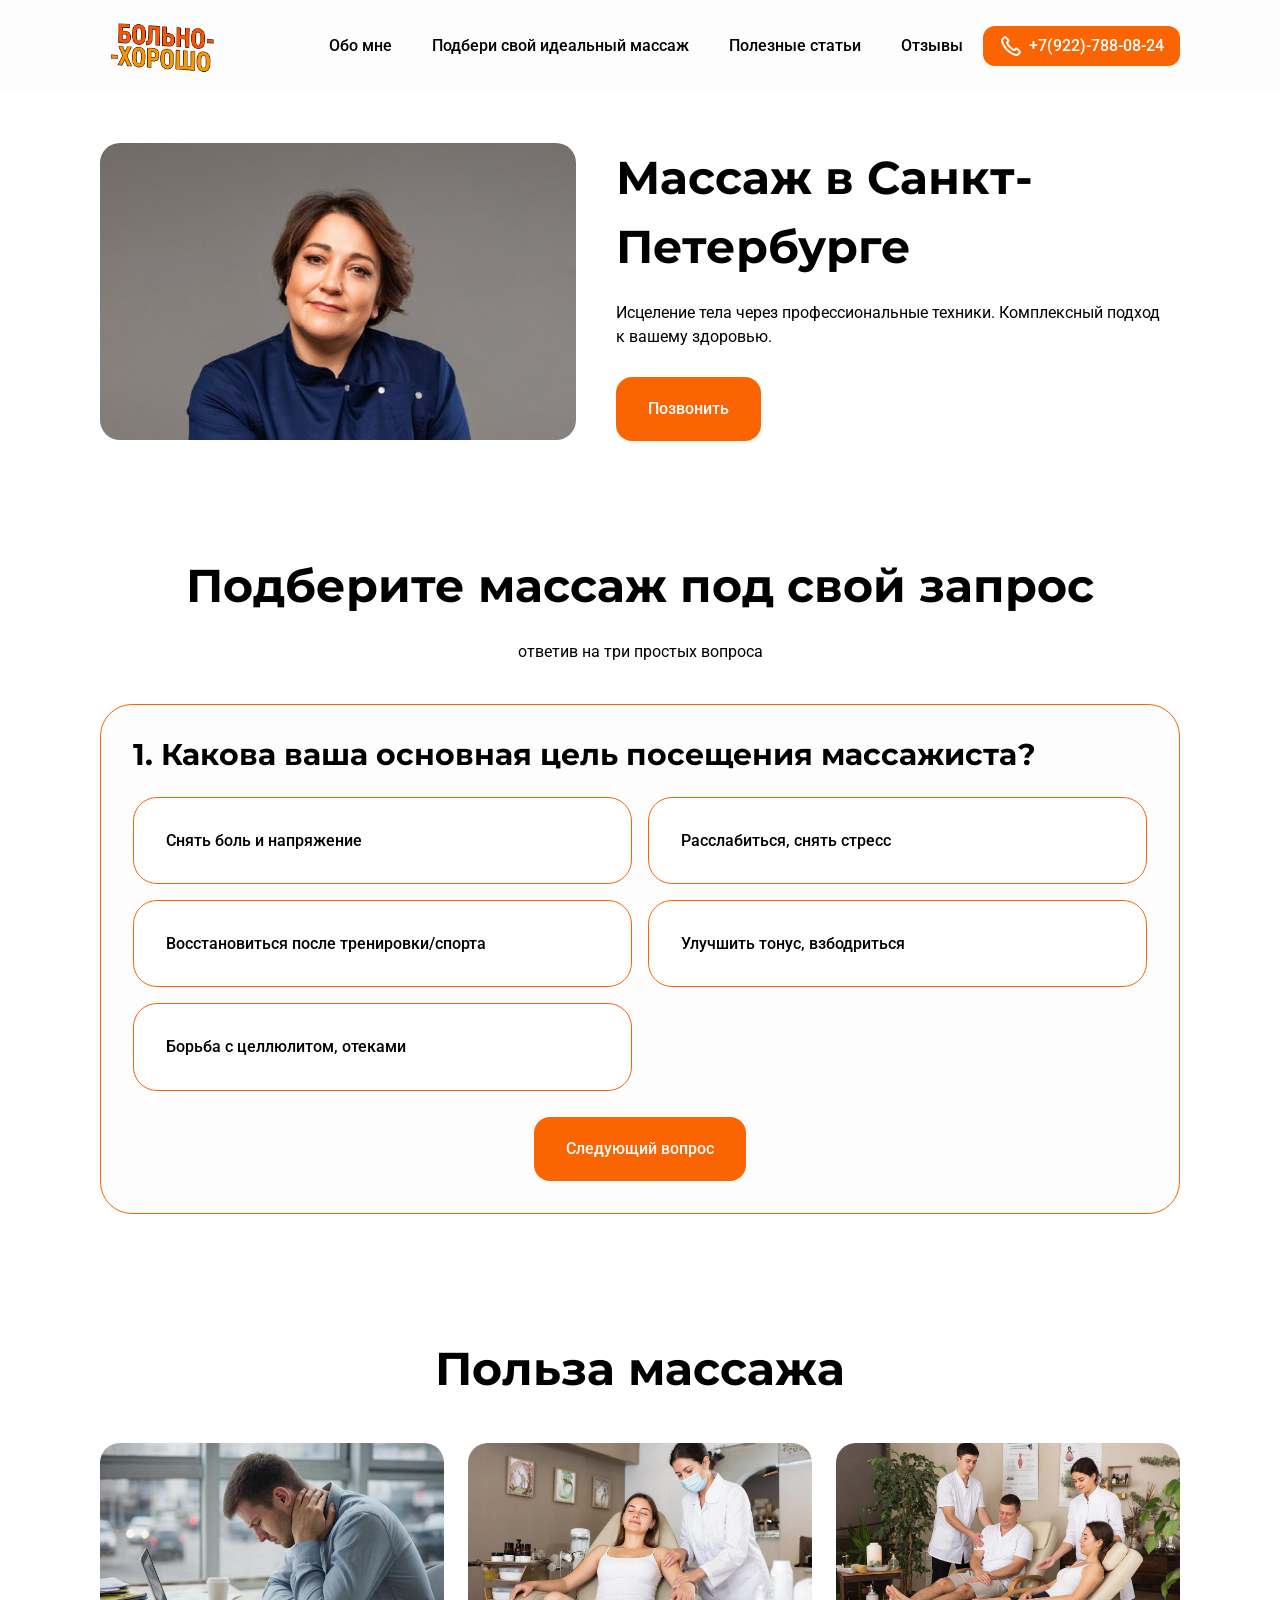
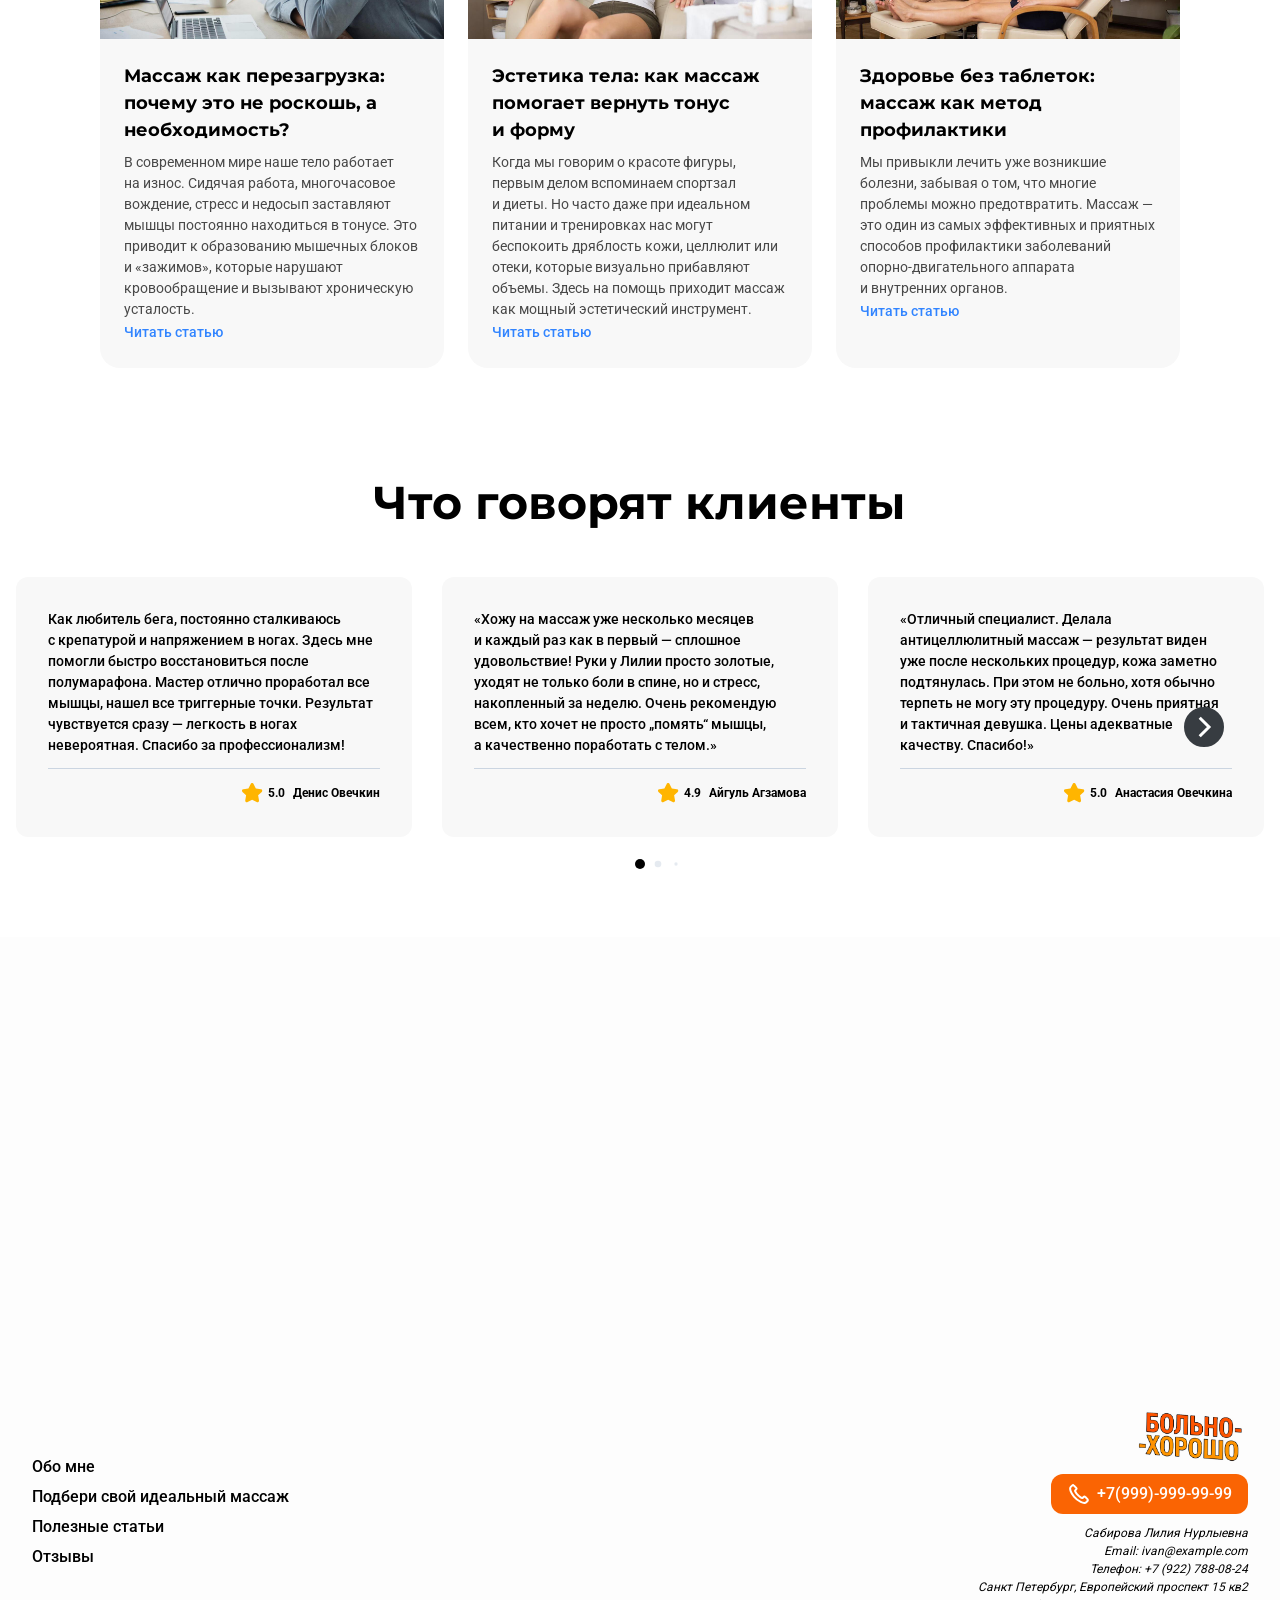
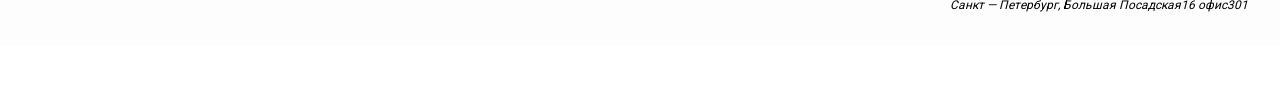
==== commit d2a4c4a2: "fix" ====
--- a/index.html
+++ b/index.html
@@ -3,48 +3,71 @@
   <head>
     <meta charset="UTF-8" />
     <meta name="viewport" content="width=device-width, initial-scale=1.0" />
-
-    <!-- <script src="https://api-maps.yandex.ru/v3/?apikey=01dc946f-2c5a-4b71-b570-f377977fc8f8&lang=ru_RU"></script>  -->
-    <script type="module" crossorigin src="./assets/index.BU0Tv36E.js"></script>
-    <link rel="stylesheet" crossorigin href="./assets/index.CP-a5S3w.css">
+    <script type="module" crossorigin src="./assets/index.CzopzGZg.js"></script>
+    <link rel="stylesheet" crossorigin href="./assets/index.D1eKKgwq.css">
   </head>
   <body>
-    <header>
-      <div class="main-wrapper flex items-center justify-between py-4 lg:py-5">
+    <header class="bg-[#FDFDFD]">
+      <div
+        class="main-wrapper flex items-center justify-between py-4 lg:py-5 js-header"
+      >
         <picture class="w-fit">
-          <img src="./images/Logo.webp" alt="logo" />
+          <img src="./images/Logo.webp" class="w-30" alt="logo" />
         </picture>
-        <nav>
-          <ul class="font-another font-medium hidden lg:flex gap-x-10">
-            <li>Обо мне</li>
-            <li>Квиз</li>
-            <li>Полезные материалы</li>
-            <li>Отзывы</li>
+        <nav class="flex flex-row items-center justify-between gap-5">
+          <div
+            class="flex flex-col items-end gap-1.5 cursor-pointer lg:hidden js-nav"
+          >
+            <div
+              class="w-8 h-0.5 bg-[#FA6403] transition-all delay-150 duration-300 ease-in-out"
+            ></div>
+            <div
+              class="w-8 h-0.5 bg-[#FA6403] transition-all delay-150 duration-300 ease-in-out"
+            ></div>
+            <div
+              class="w-8 h-0.5 bg-[#FA6403] transition-all delay-150 duration-300 ease-in-out"
+            ></div>
+          </div>
+          <ul
+            class="hidden fixed top-21 left-0 right-0 px-5 pt-5 pb-8 bg-[#FA6403] text-white shadow-lg font-another font-medium lg:p-0 lg:bg-transparent lg:text-black lg:shadow-none lg:static lg:flex gap-x-10 js-nav-menu"
+          >
+            <li class="border-b py-2 w-fit lg:border-none lg:p-0">
+              <a href="./about.html">Обо мне</a>
+            </li>
+            <li class="border-b py-2 w-fit lg:border-none lg:p-0 js-menu-item">
+              <a href="#quiz">Подбери свой идеальный массаж</a>
+            </li>
+            <li class="border-b py-2 w-fit lg:border-none lg:p-0">
+              <a href="./articles.html">Полезные статьи</a>
+            </li>
+            <li class="border-b py-2 w-fit lg:border-none lg:p-0 js-menu-item">
+              <a href="#views">Отзывы</a>
+            </li>
           </ul>
+          <a
+            href="tel:+79227880824"
+            class="button hidden text-white px-4 py-2 rounded-xl lg:flex w-fit items-center gap-1.5"
+            ><svg
+              width="24"
+              height="24"
+              viewBox="0 0 24 24"
+              fill="none"
+              xmlns="http://www.w3.org/2000/svg"
+            >
+              <path
+                d="M20.6638 18.771C20.6638 18.771 19.5052 19.909 19.2212 20.2427C18.7587 20.7363 18.2137 20.9693 17.4992 20.9693C17.4305 20.9693 17.3573 20.9693 17.2886 20.9648C15.9284 20.8779 14.6644 20.3478 13.7164 19.8953C11.1243 18.643 8.84819 16.8652 6.95678 14.612C5.3951 12.7336 4.35093 10.9969 3.6594 9.13217C3.23349 7.99415 3.07778 7.1075 3.14647 6.27113C3.19227 5.7364 3.39835 5.29308 3.77847 4.91374L5.34015 3.35526C5.56455 3.14502 5.8027 3.03076 6.03626 3.03076C6.32478 3.03076 6.55835 3.20443 6.7049 3.35069C6.70948 3.35526 6.71406 3.35983 6.71864 3.3644C6.998 3.62491 7.26362 3.89456 7.54298 4.18249C7.68495 4.32874 7.8315 4.47499 7.97805 4.62581L9.22831 5.87351C9.71376 6.35797 9.71376 6.80586 9.22831 7.29032C9.0955 7.42286 8.96727 7.5554 8.83446 7.68337C8.44976 8.07642 8.75196 7.77483 8.35353 8.13132C8.34437 8.14046 8.33521 8.14503 8.33063 8.15417C7.93677 8.54722 8.01005 8.93113 8.09248 9.19164C8.09706 9.20535 8.10164 9.21906 8.10622 9.23277C8.43138 10.0189 8.88935 10.7593 9.58547 11.6413L9.59005 11.6459C10.854 13.1998 12.1867 14.411 13.6568 15.3387C13.8446 15.4576 14.0369 15.5536 14.2201 15.645C14.385 15.7272 14.5407 15.8049 14.6735 15.8872C14.6918 15.8963 14.7101 15.91 14.7285 15.9192C14.8842 15.9969 15.0307 16.0334 15.1819 16.0334C15.562 16.0334 15.8001 15.7958 15.878 15.7181L16.7757 14.8222C16.9314 14.6668 17.1787 14.4795 17.4672 14.4795C17.7511 14.4795 17.9847 14.6577 18.1267 14.8131C18.1312 14.8177 18.1312 14.8177 18.1358 14.8222L20.6592 17.3405C21.1309 17.8067 20.6638 18.771 20.6638 18.771Z"
+                stroke="black"
+                style="stroke: white; stroke-opacity: 1"
+                stroke-width="2"
+                stroke-linecap="round"
+                stroke-linejoin="round"
+              />
+            </svg>
+            <span class="font-another font-medium hidden xs:block"
+              >+7(922)-788-08-24</span
+            >
+          </a>
         </nav>
-        <a
-          href="tel:+79196336333"
-          class="px-4 py-2 bg-[#F5F6FA] rounded-xl flex items-center gap-1.5 hover:scale-105 transition-all"
-          ><svg
-            width="24"
-            height="24"
-            viewBox="0 0 24 24"
-            fill="none"
-            xmlns="http://www.w3.org/2000/svg"
-          >
-            <path
-              d="M20.6638 18.771C20.6638 18.771 19.5052 19.909 19.2212 20.2427C18.7587 20.7363 18.2137 20.9693 17.4992 20.9693C17.4305 20.9693 17.3573 20.9693 17.2886 20.9648C15.9284 20.8779 14.6644 20.3478 13.7164 19.8953C11.1243 18.643 8.84819 16.8652 6.95678 14.612C5.3951 12.7336 4.35093 10.9969 3.6594 9.13217C3.23349 7.99415 3.07778 7.1075 3.14647 6.27113C3.19227 5.7364 3.39835 5.29308 3.77847 4.91374L5.34015 3.35526C5.56455 3.14502 5.8027 3.03076 6.03626 3.03076C6.32478 3.03076 6.55835 3.20443 6.7049 3.35069C6.70948 3.35526 6.71406 3.35983 6.71864 3.3644C6.998 3.62491 7.26362 3.89456 7.54298 4.18249C7.68495 4.32874 7.8315 4.47499 7.97805 4.62581L9.22831 5.87351C9.71376 6.35797 9.71376 6.80586 9.22831 7.29032C9.0955 7.42286 8.96727 7.5554 8.83446 7.68337C8.44976 8.07642 8.75196 7.77483 8.35353 8.13132C8.34437 8.14046 8.33521 8.14503 8.33063 8.15417C7.93677 8.54722 8.01005 8.93113 8.09248 9.19164C8.09706 9.20535 8.10164 9.21906 8.10622 9.23277C8.43138 10.0189 8.88935 10.7593 9.58547 11.6413L9.59005 11.6459C10.854 13.1998 12.1867 14.411 13.6568 15.3387C13.8446 15.4576 14.0369 15.5536 14.2201 15.645C14.385 15.7272 14.5407 15.8049 14.6735 15.8872C14.6918 15.8963 14.7101 15.91 14.7285 15.9192C14.8842 15.9969 15.0307 16.0334 15.1819 16.0334C15.562 16.0334 15.8001 15.7958 15.878 15.7181L16.7757 14.8222C16.9314 14.6668 17.1787 14.4795 17.4672 14.4795C17.7511 14.4795 17.9847 14.6577 18.1267 14.8131C18.1312 14.8177 18.1312 14.8177 18.1358 14.8222L20.6592 17.3405C21.1309 17.8067 20.6638 18.771 20.6638 18.771Z"
-              stroke="black"
-              style="stroke: black; stroke-opacity: 1"
-              stroke-width="2"
-              stroke-linecap="round"
-              stroke-linejoin="round"
-            />
-          </svg>
-          <span class="font-another font-medium hidden xs:block"
-            >+7(999)-999-99-99</span
-          >
-        </a>
       </div>
     </header>
 
@@ -52,36 +75,47 @@
       <!-- banner -->
       <section>
         <div
-          class="main-wrapper py-12.5 flex flex-col lg:gap-10 lg:flex-row-reverse justify-end items-center gap-16 xl:px-25"
+          class="main-wrapper py-12.5 flex flex-col-reverse lg:gap-10 lg:flex-row-reverse justify-end items-center gap-16 xl:px-25"
         >
           <div class="flex flex-col gap-7">
             <div class="flex flex-col gap-3 text-center lg:text-left lg:gap-5">
               <h1 class="font-custom font-bold text-title-fz l">
-                Lorem ipsum dolor sit amet.
+                Массаж в&nbsp;Санкт-Петербурге
               </h1>
               <p class="font-another">
-                Lorem ipsum dolor sit, amet consectetur adipisicing elit. Ex,
-                asperiores.
+                Исцеление тела через профессиональные техники. Комплексный
+                подход к&nbsp;вашему здоровью.
               </p>
             </div>
-            <button class="button mx-auto lg:ml-0">Позвонить</button>
+            <a
+              href="tel:+79227880824"
+              class="button mx-auto lg:ml-0 text-center"
+              target="_blank"
+              >Позвонить</a
+            >
           </div>
           <picture
             ><img
               src="./images/banner.webp"
               class="rounded-[20px] w-full max-w-150 mx-auto"
-              alt=""
+              alt="Лилия Сабирова"
             />
           </picture>
         </div>
       </section>
 
       <!-- quiz -->
-      <section>
-        <div class="main-wrapper py-10 xl:py-15">
+      <section id="quiz">
+        <div class="main-wrapper py-10 xl:py-15 ]">
+          <div class="flex flex-col gap-3 text-center lg:gap-5">
+            <h1 class="font-custom font-bold text-title-fz">
+              Подберите массаж под свой запрос
+            </h1>
+            <p class="font-another">ответив на&nbsp;три простых вопроса</p>
+          </div>
           <div
             id="app"
-            class="p-5 rounded-[20px] lg:rounded-4xl lg:p-8 bg-amber-100"
+            class="p-5 rounded-[20px] lg:rounded-4xl lg:p-8 mt-10 bg-[#FDFDFD] border border-[#FA6403]"
           >
             <div class="quiz-question-number"></div>
             <!-- 1 вопрос -->
@@ -102,7 +136,9 @@
             <!-- финальный экран -->
             <div class="quiz-final-screen"></div>
             <div title="Выберете ответ">
-              <button class="button next-question-btn">Следующий вопрос</button>
+              <button class="button text-white next-question-btn">
+                Следующий вопрос
+              </button>
             </div>
           </div>
         </div>
@@ -111,30 +147,34 @@
       <section>
         <div class="main-wrapper py-10 xl:py-15">
           <div class="flex flex-col gap-3 text-center lg:gap-5">
-            <h1 class="font-custom font-bold text-title-fz l">
-              Lorem ipsum dolor sit amet.
-            </h1>
-            <p class="font-another">
-              Lorem ipsum dolor sit, amet consectetur adipisicing elit. Ex,
-              asperiores.
-            </p>
+            <h1 class="font-custom font-bold text-title-fz">Польза массажа</h1>
           </div>
           <div class="flex flex-col gap-6 pt-10 lg:flex-row lg:items-stretch">
             <article
               class="rounded-[20px] overflow-hidden bg-[#F8F8F8] lg:flex-1"
             >
-              <img src="./images/banner.webp" class="w-full" alt="" />
+              <img
+                src="./images/article1.jpg"
+                class="w-full max-h-62.25"
+                alt="боли в шейном отделе"
+              />
               <div class="p-4 lg:p-6">
                 <h2 class="font-custom text-[18px] font-semibold">
-                  Lorem ipsum dolor sit amet.
+                  Массаж как перезагрузка: почему это не&nbsp;роскошь, а
+                  необходимость?
                 </h2>
-                <p class="font-another pt-2 text-[#484848] text-[14px]">
-                  Lorem ipsum dolor sit amet consectetur, adipisicing elit.
-                  Molestiae tempora temporibus sapiente quisquam, ipsam rerum
-                  nobis quis magnam aliquid ea.
+                <p
+                  class="font-another pt-2 text-[#484848] text-[14px] text-left"
+                >
+                  В&nbsp;современном мире наше тело работает на&nbsp;износ.
+                  Сидячая работа, многочасовое вождение, стресс и&nbsp;недосып
+                  заставляют мышцы постоянно находиться в&nbsp;тонусе. Это
+                  приводит к образованию мышечных блоков
+                  и&nbsp;&laquo;зажимов&raquo;, которые нарушают кровообращение
+                  и&nbsp;вызывают хроническую усталость.
                 </p>
                 <a
-                  href="#"
+                  href="./articles.html"
                   class="font-another text-[#3184FF] text-[14px] font-medium pt-3"
                   >Читать статью</a
                 >
@@ -143,23 +183,21 @@
             <article
               class="rounded-[20px] overflow-hidden bg-[#F8F8F8] lg:flex-1"
             >
-              <img src="./images/banner.webp" class="w-full" alt="" />
+              <img src="./images/article2.jpg" class="w-full" alt="красота" />
               <div class="p-4 lg:p-6">
                 <h2 class="font-custom text-[18px] font-semibold">
-                  Lorem ipsum dolor sit amet.
+                  Эстетика тела: как массаж помогает вернуть тонус и&nbsp;форму
                 </h2>
                 <p class="font-another pt-2 text-[#484848] text-[14px]">
-                  Lorem ipsum dolor sit amet consectetur, adipisicing elit.
-                  Molestiae tempora temporibus sapiente quisquam, ipsam rerum
-                  nobis quis magnam aliquid ea. Lorem ipsum dolor sit amet
-                  consectetur, adipisicing elit. Molestiae tempora temporibus
-                  sapiente quisquam, ipsam rerum nobis quis magnam aliquid
-                  ea.Lorem ipsum dolor sit amet consectetur, adipisicing elit.
-                  Molestiae tempora temporibus sapiente quisquam, ipsam rerum
-                  nobis quis magnam aliquid ea.
+                  Когда мы&nbsp;говорим о&nbsp;красоте фигуры, первым делом
+                  вспоминаем спортзал и&nbsp;диеты. Но&nbsp;часто даже при
+                  идеальном питании и тренировках нас могут беспокоить дряблость
+                  кожи, целлюлит или отеки, которые визуально прибавляют объемы.
+                  Здесь на&nbsp;помощь приходит массаж как мощный эстетический
+                  инструмент.
                 </p>
                 <a
-                  href="#"
+                  href="./about.html"
                   class="font-another text-[#3184FF] text-[14px] font-medium pt-3"
                   >Читать статью</a
                 >
@@ -168,18 +206,24 @@
             <article
               class="rounded-[20px] overflow-hidden bg-[#F8F8F8] lg:flex-1"
             >
-              <img src="./images/banner.webp" class="w-full" alt="" />
+              <img
+                src="./images/article3.jpg"
+                class="w-full"
+                alt="профилактика"
+              />
               <div class="p-4 lg:p-6">
                 <h2 class="font-custom text-[18px] font-semibold">
-                  Lorem ipsum dolor sit amet.
+                  Здоровье без таблеток: массаж как метод профилактики
                 </h2>
                 <p class="font-another pt-2 text-[#484848] text-[14px]">
-                  Lorem ipsum dolor sit amet consectetur, adipisicing elit.
-                  Molestiae tempora temporibus sapiente quisquam, ipsam rerum
-                  nobis quis magnam aliquid ea.
+                  Мы&nbsp;привыкли лечить уже возникшие болезни, забывая
+                  о&nbsp;том, что многие проблемы можно предотвратить.
+                  Массаж&nbsp;&mdash; это один из самых эффективных
+                  и&nbsp;приятных способов профилактики заболеваний
+                  опорно-двигательного аппарата и&nbsp;внутренних органов.
                 </p>
                 <a
-                  href="#"
+                  href="./articles.html"
                   class="font-another text-[#3184FF] text-[14px] font-medium pt-3 pb-1"
                   >Читать статью</a
                 >
@@ -189,16 +233,12 @@
         </div>
       </section>
       <!-- views -->
-      <section>
+      <section id="views">
         <div class="relative py-10 lg:py15 px-4">
           <div class="flex flex-col gap-3 text-center lg:gap-5 pb-10">
             <h1 class="font-custom font-bold text-title-fz l">
-              Lorem ipsum dolor sit amet.
+              Что говорят клиенты
             </h1>
-            <p class="font-another">
-              Lorem ipsum dolor sit, amet consectetur adipisicing elit. Ex,
-              asperiores.
-            </p>
           </div>
           <div class="swiper">
             <!-- Additional required wrapper -->
@@ -206,11 +246,55 @@
               <!-- Slides -->
               <div class="swiper-slide">
                 <div class="w-full rounded-xl bg-[#F8F8F8] p-8">
-                  <p class="font-another text-[14px] font-medium">
-                    Lorem ipsum dolor sit amet consectetur adipisicing elit.
-                    Laborum harum rerum illo, dolores quidem dolorem iure omnis
-                    tenetur odit sunt repellat rem iste! Eos aliquam perferendis
-                    ut aspernatur blanditiis earum incidunt est.
+                  <p
+                    class="font-another text-[14px] font-medium pb-3 border-b border-[#cbd5e1]"
+                  >
+                    Как любитель бега, постоянно сталкиваюсь с&nbsp;крепатурой и
+                    напряжением в&nbsp;ногах. Здесь мне помогли быстро
+                    восстановиться после полумарафона. Мастер отлично проработал
+                    все мышцы, нашел все триггерные точки. Результат чувствуется
+                    сразу &mdash; легкость в&nbsp;ногах невероятная. Спасибо
+                    за&nbsp;профессионализм!
+                  </p>
+                  <div
+                    class="flex items-center justify-end gap-2 font-another text-[12px] font-semibold pt-3"
+                  >
+                    <div class="flex items-center gap-1">
+                      <svg
+                        width="24"
+                        height="24"
+                        viewBox="0 0 24 24"
+                        fill="none"
+                        xmlns="http://www.w3.org/2000/svg"
+                      >
+                        <path
+                          d="M7.57619 21.0032C7.31143 21.1414 7.01325 21.2026 6.71545 21.18C6.41765 21.1574 6.13215 21.0518 5.8913 20.8752C5.65046 20.6986 5.46392 20.458 5.35282 20.1808C5.24171 19.9036 5.2105 19.6007 5.26272 19.3067L6.12481 14.3654L2.4953 10.8872C2.27788 10.6799 2.1233 10.4155 2.04928 10.1243C1.97526 9.83312 1.98479 9.52699 2.07678 9.24099C2.16878 8.95499 2.33951 8.70071 2.56941 8.5073C2.7993 8.3139 3.07905 8.18919 3.37657 8.14749L8.4159 7.42713L10.691 2.88864C10.8232 2.62181 11.0274 2.39722 11.2805 2.24021C11.5335 2.0832 11.8254 2 12.1232 2C12.421 2 12.7129 2.0832 12.9659 2.24021C13.219 2.39722 13.4232 2.62181 13.5554 2.88864L15.8305 7.42713L20.8698 8.14749C21.1674 8.18919 21.4471 8.3139 21.677 8.5073C21.9069 8.70071 22.0776 8.95499 22.1696 9.24099C22.2616 9.52699 22.2711 9.83312 22.1971 10.1243C22.1231 10.4155 21.9685 10.6799 21.7511 10.8872L18.1216 14.3654L18.9837 19.3078C19.0359 19.6018 19.0047 19.9046 18.8936 20.1818C18.7825 20.4591 18.5959 20.6996 18.3551 20.8762C18.1143 21.0528 17.8287 21.1584 17.5309 21.1811C17.2331 21.2037 16.935 21.1424 16.6702 21.0042L12.1232 18.6545L7.57619 21.0032Z"
+                          fill="#FFB905"
+                          style="
+                            fill: #ffb905;
+                            fill: color(display-p3 1 0.7256 0.0199);
+                            fill-opacity: 1;
+                          "
+                        />
+                      </svg>
+                      <span>5.0</span>
+                    </div>
+                    <p>Денис Овечкин</p>
+                  </div>
+                </div>
+              </div>
+              <div class="swiper-slide">
+                <div class="w-full rounded-xl bg-[#F8F8F8] p-8">
+                  <p
+                    class="font-another text-[14px] font-medium pb-3 border-b border-[#cbd5e1]"
+                  >
+                    &laquo;Хожу на&nbsp;массаж уже несколько месяцев
+                    и&nbsp;каждый раз как в первый&nbsp;&mdash; сплошное
+                    удовольствие! Руки у&nbsp;Лилии просто золотые, уходят
+                    не&nbsp;только боли в&nbsp;спине, но&nbsp;и&nbsp;стресс,
+                    накопленный за неделю. Очень рекомендую всем, кто хочет
+                    не&nbsp;просто &bdquo;помять&ldquo; мышцы,
+                    а&nbsp;качественно поработать с&nbsp;телом.&raquo;
                   </p>
                   <div
                     class="flex items-center justify-end gap-2 font-another text-[12px] font-semibold pt-3"
@@ -235,17 +319,99 @@
                       </svg>
                       <span>4.9</span>
                     </div>
-                    <p>Morty Smith</p>
+                    <p>Айгуль Агзамова</p>
                   </div>
                 </div>
               </div>
               <div class="swiper-slide">
                 <div class="w-full rounded-xl bg-[#F8F8F8] p-8">
-                  <p class="font-another text-[14px] font-medium">
-                    Lorem ipsum dolor sit amet consectetur adipisicing elit.
-                    Laborum harum rerum illo, dolores quidem dolorem iure omnis
-                    tenetur odit sunt repellat rem iste! Eos aliquam perferendis
-                    ut aspernatur blanditiis earum incidunt est.
+                  <p
+                    class="font-another text-[14px] font-medium pb-3 border-b border-[#cbd5e1]"
+                  >
+                    &laquo;Отличный специалист. Делала антицеллюлитный массаж
+                    &mdash; результат виден уже после нескольких процедур, кожа
+                    заметно подтянулась. При этом не&nbsp;больно, хотя обычно
+                    терпеть не&nbsp;могу эту процедуру. Очень приятная
+                    и&nbsp;тактичная девушка. Цены адекватные качеству.
+                    Спасибо!&raquo;
+                  </p>
+                  <div
+                    class="flex items-center justify-end gap-2 font-another text-[12px] font-semibold pt-3"
+                  >
+                    <div class="flex items-center gap-1">
+                      <svg
+                        width="24"
+                        height="24"
+                        viewBox="0 0 24 24"
+                        fill="none"
+                        xmlns="http://www.w3.org/2000/svg"
+                      >
+                        <path
+                          d="M7.57619 21.0032C7.31143 21.1414 7.01325 21.2026 6.71545 21.18C6.41765 21.1574 6.13215 21.0518 5.8913 20.8752C5.65046 20.6986 5.46392 20.458 5.35282 20.1808C5.24171 19.9036 5.2105 19.6007 5.26272 19.3067L6.12481 14.3654L2.4953 10.8872C2.27788 10.6799 2.1233 10.4155 2.04928 10.1243C1.97526 9.83312 1.98479 9.52699 2.07678 9.24099C2.16878 8.95499 2.33951 8.70071 2.56941 8.5073C2.7993 8.3139 3.07905 8.18919 3.37657 8.14749L8.4159 7.42713L10.691 2.88864C10.8232 2.62181 11.0274 2.39722 11.2805 2.24021C11.5335 2.0832 11.8254 2 12.1232 2C12.421 2 12.7129 2.0832 12.9659 2.24021C13.219 2.39722 13.4232 2.62181 13.5554 2.88864L15.8305 7.42713L20.8698 8.14749C21.1674 8.18919 21.4471 8.3139 21.677 8.5073C21.9069 8.70071 22.0776 8.95499 22.1696 9.24099C22.2616 9.52699 22.2711 9.83312 22.1971 10.1243C22.1231 10.4155 21.9685 10.6799 21.7511 10.8872L18.1216 14.3654L18.9837 19.3078C19.0359 19.6018 19.0047 19.9046 18.8936 20.1818C18.7825 20.4591 18.5959 20.6996 18.3551 20.8762C18.1143 21.0528 17.8287 21.1584 17.5309 21.1811C17.2331 21.2037 16.935 21.1424 16.6702 21.0042L12.1232 18.6545L7.57619 21.0032Z"
+                          fill="#FFB905"
+                          style="
+                            fill: #ffb905;
+                            fill: color(display-p3 1 0.7256 0.0199);
+                            fill-opacity: 1;
+                          "
+                        />
+                      </svg>
+                      <span>5.0</span>
+                    </div>
+                    <p>Анастасия Овечкина</p>
+                  </div>
+                </div>
+              </div>
+              <div class="swiper-slide">
+                <div class="w-full rounded-xl bg-[#F8F8F8] p-8">
+                  <p
+                    class="font-another text-[14px] font-medium pb-3 border-b border-[#cbd5e1]"
+                  >
+                    &laquo;Ходил с&nbsp;сильным зажимом в&nbsp;шее, думал, уже
+                    не&nbsp;пройдет. Лилия просто волшебник! После первого
+                    сеанса стало значительно легче, а&nbsp;к&nbsp;третьему
+                    проблема ушла полностью. Очень чуткие руки, чувствуется
+                    большой опыт и&nbsp;профессионализм. Обязательно приду еще
+                    на&nbsp;профилактику.&raquo;
+                  </p>
+                  <div
+                    class="flex items-center justify-end gap-2 font-another text-[12px] font-semibold pt-3"
+                  >
+                    <div class="flex items-center gap-1">
+                      <svg
+                        width="24"
+                        height="24"
+                        viewBox="0 0 24 24"
+                        fill="none"
+                        xmlns="http://www.w3.org/2000/svg"
+                      >
+                        <path
+                          d="M7.57619 21.0032C7.31143 21.1414 7.01325 21.2026 6.71545 21.18C6.41765 21.1574 6.13215 21.0518 5.8913 20.8752C5.65046 20.6986 5.46392 20.458 5.35282 20.1808C5.24171 19.9036 5.2105 19.6007 5.26272 19.3067L6.12481 14.3654L2.4953 10.8872C2.27788 10.6799 2.1233 10.4155 2.04928 10.1243C1.97526 9.83312 1.98479 9.52699 2.07678 9.24099C2.16878 8.95499 2.33951 8.70071 2.56941 8.5073C2.7993 8.3139 3.07905 8.18919 3.37657 8.14749L8.4159 7.42713L10.691 2.88864C10.8232 2.62181 11.0274 2.39722 11.2805 2.24021C11.5335 2.0832 11.8254 2 12.1232 2C12.421 2 12.7129 2.0832 12.9659 2.24021C13.219 2.39722 13.4232 2.62181 13.5554 2.88864L15.8305 7.42713L20.8698 8.14749C21.1674 8.18919 21.4471 8.3139 21.677 8.5073C21.9069 8.70071 22.0776 8.95499 22.1696 9.24099C22.2616 9.52699 22.2711 9.83312 22.1971 10.1243C22.1231 10.4155 21.9685 10.6799 21.7511 10.8872L18.1216 14.3654L18.9837 19.3078C19.0359 19.6018 19.0047 19.9046 18.8936 20.1818C18.7825 20.4591 18.5959 20.6996 18.3551 20.8762C18.1143 21.0528 17.8287 21.1584 17.5309 21.1811C17.2331 21.2037 16.935 21.1424 16.6702 21.0042L12.1232 18.6545L7.57619 21.0032Z"
+                          fill="#FFB905"
+                          style="
+                            fill: #ffb905;
+                            fill: color(display-p3 1 0.7256 0.0199);
+                            fill-opacity: 1;
+                          "
+                        />
+                      </svg>
+                      <span>5.0</span>
+                    </div>
+                    <p>Борис Ихтонов</p>
+                  </div>
+                </div>
+              </div>
+              <div class="swiper-slide">
+                <div class="w-full rounded-xl bg-[#F8F8F8] p-8">
+                  <p
+                    class="font-another text-[14px] font-medium pb-3 border-b border-[#cbd5e1]"
+                  >
+                    &laquo;Искала идеального массажиста несколько лет
+                    и&nbsp;наконец-то нашла! Очень тактичная и&nbsp;приятная
+                    женщина, сразу понимает, какие зоны требуют внимания без
+                    лишних слов. После сеанса чувствуешь не&nbsp;разбитость,
+                    а&nbsp;невероятную легкость и&nbsp;прилив энергии. Спасибо
+                    за&nbsp;ваш труд!&raquo;
                   </p>
                   <div
                     class="flex items-center justify-end gap-2 font-another text-[12px] font-semibold pt-3"
@@ -270,112 +436,7 @@
                       </svg>
                       <span>4.9</span>
                     </div>
-                    <p>Morty Smith</p>
-                  </div>
-                </div>
-              </div>
-              <div class="swiper-slide">
-                <div class="w-full rounded-xl bg-[#F8F8F8] p-8">
-                  <p class="font-another text-[14px] font-medium">
-                    Lorem ipsum dolor sit amet consectetur adipisicing elit.
-                    Laborum harum rerum illo, dolores quidem dolorem iure omnis
-                    tenetur odit sunt repellat rem iste! Eos aliquam perferendis
-                    ut aspernatur blanditiis earum incidunt est.
-                  </p>
-                  <div
-                    class="flex items-center justify-end gap-2 font-another text-[12px] font-semibold pt-3"
-                  >
-                    <div class="flex items-center gap-1">
-                      <svg
-                        width="24"
-                        height="24"
-                        viewBox="0 0 24 24"
-                        fill="none"
-                        xmlns="http://www.w3.org/2000/svg"
-                      >
-                        <path
-                          d="M7.57619 21.0032C7.31143 21.1414 7.01325 21.2026 6.71545 21.18C6.41765 21.1574 6.13215 21.0518 5.8913 20.8752C5.65046 20.6986 5.46392 20.458 5.35282 20.1808C5.24171 19.9036 5.2105 19.6007 5.26272 19.3067L6.12481 14.3654L2.4953 10.8872C2.27788 10.6799 2.1233 10.4155 2.04928 10.1243C1.97526 9.83312 1.98479 9.52699 2.07678 9.24099C2.16878 8.95499 2.33951 8.70071 2.56941 8.5073C2.7993 8.3139 3.07905 8.18919 3.37657 8.14749L8.4159 7.42713L10.691 2.88864C10.8232 2.62181 11.0274 2.39722 11.2805 2.24021C11.5335 2.0832 11.8254 2 12.1232 2C12.421 2 12.7129 2.0832 12.9659 2.24021C13.219 2.39722 13.4232 2.62181 13.5554 2.88864L15.8305 7.42713L20.8698 8.14749C21.1674 8.18919 21.4471 8.3139 21.677 8.5073C21.9069 8.70071 22.0776 8.95499 22.1696 9.24099C22.2616 9.52699 22.2711 9.83312 22.1971 10.1243C22.1231 10.4155 21.9685 10.6799 21.7511 10.8872L18.1216 14.3654L18.9837 19.3078C19.0359 19.6018 19.0047 19.9046 18.8936 20.1818C18.7825 20.4591 18.5959 20.6996 18.3551 20.8762C18.1143 21.0528 17.8287 21.1584 17.5309 21.1811C17.2331 21.2037 16.935 21.1424 16.6702 21.0042L12.1232 18.6545L7.57619 21.0032Z"
-                          fill="#FFB905"
-                          style="
-                            fill: #ffb905;
-                            fill: color(display-p3 1 0.7256 0.0199);
-                            fill-opacity: 1;
-                          "
-                        />
-                      </svg>
-                      <span>4.9</span>
-                    </div>
-                    <p>Morty Smith</p>
-                  </div>
-                </div>
-              </div>
-              <div class="swiper-slide">
-                <div class="w-full rounded-xl bg-[#F8F8F8] p-8">
-                  <p class="font-another text-[14px] font-medium">
-                    Lorem ipsum dolor sit amet consectetur adipisicing elit.
-                    Laborum harum rerum illo, dolores quidem dolorem iure omnis
-                    tenetur odit sunt repellat rem iste! Eos aliquam perferendis
-                    ut aspernatur blanditiis earum incidunt est.
-                  </p>
-                  <div
-                    class="flex items-center justify-end gap-2 font-another text-[12px] font-semibold pt-3"
-                  >
-                    <div class="flex items-center gap-1">
-                      <svg
-                        width="24"
-                        height="24"
-                        viewBox="0 0 24 24"
-                        fill="none"
-                        xmlns="http://www.w3.org/2000/svg"
-                      >
-                        <path
-                          d="M7.57619 21.0032C7.31143 21.1414 7.01325 21.2026 6.71545 21.18C6.41765 21.1574 6.13215 21.0518 5.8913 20.8752C5.65046 20.6986 5.46392 20.458 5.35282 20.1808C5.24171 19.9036 5.2105 19.6007 5.26272 19.3067L6.12481 14.3654L2.4953 10.8872C2.27788 10.6799 2.1233 10.4155 2.04928 10.1243C1.97526 9.83312 1.98479 9.52699 2.07678 9.24099C2.16878 8.95499 2.33951 8.70071 2.56941 8.5073C2.7993 8.3139 3.07905 8.18919 3.37657 8.14749L8.4159 7.42713L10.691 2.88864C10.8232 2.62181 11.0274 2.39722 11.2805 2.24021C11.5335 2.0832 11.8254 2 12.1232 2C12.421 2 12.7129 2.0832 12.9659 2.24021C13.219 2.39722 13.4232 2.62181 13.5554 2.88864L15.8305 7.42713L20.8698 8.14749C21.1674 8.18919 21.4471 8.3139 21.677 8.5073C21.9069 8.70071 22.0776 8.95499 22.1696 9.24099C22.2616 9.52699 22.2711 9.83312 22.1971 10.1243C22.1231 10.4155 21.9685 10.6799 21.7511 10.8872L18.1216 14.3654L18.9837 19.3078C19.0359 19.6018 19.0047 19.9046 18.8936 20.1818C18.7825 20.4591 18.5959 20.6996 18.3551 20.8762C18.1143 21.0528 17.8287 21.1584 17.5309 21.1811C17.2331 21.2037 16.935 21.1424 16.6702 21.0042L12.1232 18.6545L7.57619 21.0032Z"
-                          fill="#FFB905"
-                          style="
-                            fill: #ffb905;
-                            fill: color(display-p3 1 0.7256 0.0199);
-                            fill-opacity: 1;
-                          "
-                        />
-                      </svg>
-                      <span>4.9</span>
-                    </div>
-                    <p>Morty Smith</p>
-                  </div>
-                </div>
-              </div>
-              <div class="swiper-slide">
-                <div class="w-full rounded-xl bg-[#F8F8F8] p-8">
-                  <p class="font-another text-[14px] font-medium">
-                    Lorem ipsum dolor sit amet consectetur adipisicing elit.
-                    Laborum harum rerum illo, dolores quidem dolorem iure omnis
-                    tenetur odit sunt repellat rem iste! Eos aliquam perferendis
-                    ut aspernatur blanditiis earum incidunt est.
-                  </p>
-                  <div
-                    class="flex items-center justify-end gap-2 font-another text-[12px] font-semibold pt-3"
-                  >
-                    <div class="flex items-center gap-1">
-                      <svg
-                        width="24"
-                        height="24"
-                        viewBox="0 0 24 24"
-                        fill="none"
-                        xmlns="http://www.w3.org/2000/svg"
-                      >
-                        <path
-                          d="M7.57619 21.0032C7.31143 21.1414 7.01325 21.2026 6.71545 21.18C6.41765 21.1574 6.13215 21.0518 5.8913 20.8752C5.65046 20.6986 5.46392 20.458 5.35282 20.1808C5.24171 19.9036 5.2105 19.6007 5.26272 19.3067L6.12481 14.3654L2.4953 10.8872C2.27788 10.6799 2.1233 10.4155 2.04928 10.1243C1.97526 9.83312 1.98479 9.52699 2.07678 9.24099C2.16878 8.95499 2.33951 8.70071 2.56941 8.5073C2.7993 8.3139 3.07905 8.18919 3.37657 8.14749L8.4159 7.42713L10.691 2.88864C10.8232 2.62181 11.0274 2.39722 11.2805 2.24021C11.5335 2.0832 11.8254 2 12.1232 2C12.421 2 12.7129 2.0832 12.9659 2.24021C13.219 2.39722 13.4232 2.62181 13.5554 2.88864L15.8305 7.42713L20.8698 8.14749C21.1674 8.18919 21.4471 8.3139 21.677 8.5073C21.9069 8.70071 22.0776 8.95499 22.1696 9.24099C22.2616 9.52699 22.2711 9.83312 22.1971 10.1243C22.1231 10.4155 21.9685 10.6799 21.7511 10.8872L18.1216 14.3654L18.9837 19.3078C19.0359 19.6018 19.0047 19.9046 18.8936 20.1818C18.7825 20.4591 18.5959 20.6996 18.3551 20.8762C18.1143 21.0528 17.8287 21.1584 17.5309 21.1811C17.2331 21.2037 16.935 21.1424 16.6702 21.0042L12.1232 18.6545L7.57619 21.0032Z"
-                          fill="#FFB905"
-                          style="
-                            fill: #ffb905;
-                            fill: color(display-p3 1 0.7256 0.0199);
-                            fill-opacity: 1;
-                          "
-                        />
-                      </svg>
-                      <span>4.9</span>
-                    </div>
-                    <p>Morty Smith</p>
+                    <p>Светлана Ивановна</p>
                   </div>
                 </div>
               </div>
@@ -385,85 +446,90 @@
             <div
               class="s-button-prev hidden lg:block absolute z-10 top-1/2 left-10 w-10 h-10"
             >
-              <img src="./images/arr-left.svg" alt="" />
+              <img src="./images/arr-left.svg" alt="кнопка влево" />
             </div>
             <div
               class="s-button-next hidden lg:block absolute z-10 top-1/2 right-10 w-10 h-10"
             >
-              <img src="./images/arr-right.svg" alt="" />
+              <img src="./images/arr-right.svg" alt="кнопка вправо" />
             </div>
           </div>
           <!-- If we need pagination -->
           <div class="swiper-pagination mt-2.5"></div>
         </div>
       </section>
-      <!-- footer -->
-      <footer>
-        <div class="my-10 lg:my-15">
-          <div class="bg-[#f8f8f8]">
-            <div class="main-wrapper bg-[#f8f8f8] p-5 lg:p-8">
-              <div id="map" class="h-100 bg-amber-300"></div>
-              <div class="flex items-center gap-1 justify-between pt-10">
-                <nav>
-                  <ul
-                    class="font-another font-medium flex flex-col gap-y-3 text-[14px]"
-                  >
-                    <li class="w-fit">Обо мне</li>
-                    <li class="w-fit">Квиз</li>
-                    <li class="w-fit">Полезные материалы</li>
-                    <li class="w-fit">Отзывы</li>
-                  </ul>
-                </nav>
-                <div class="flex flex-col gap-3 items-end">
-                  <picture class="w-fit">
-                    <img src="./images/Logo.webp" alt="logo" />
-                  </picture>
-                  <div class="flex flex-col items-end">
-                    <a
-                      href="tel:+79196336333"
-                      class="px-4 py-2 bg-[#ffc4c4] rounded-xl flex items-center gap-1.5 hover:scale-105 transition-all w-fit"
-                      ><svg
-                        width="24"
-                        height="24"
-                        viewBox="0 0 24 24"
-                        fill="none"
-                        xmlns="http://www.w3.org/2000/svg"
-                      >
-                        <path
-                          d="M20.6638 18.771C20.6638 18.771 19.5052 19.909 19.2212 20.2427C18.7587 20.7363 18.2137 20.9693 17.4992 20.9693C17.4305 20.9693 17.3573 20.9693 17.2886 20.9648C15.9284 20.8779 14.6644 20.3478 13.7164 19.8953C11.1243 18.643 8.84819 16.8652 6.95678 14.612C5.3951 12.7336 4.35093 10.9969 3.6594 9.13217C3.23349 7.99415 3.07778 7.1075 3.14647 6.27113C3.19227 5.7364 3.39835 5.29308 3.77847 4.91374L5.34015 3.35526C5.56455 3.14502 5.8027 3.03076 6.03626 3.03076C6.32478 3.03076 6.55835 3.20443 6.7049 3.35069C6.70948 3.35526 6.71406 3.35983 6.71864 3.3644C6.998 3.62491 7.26362 3.89456 7.54298 4.18249C7.68495 4.32874 7.8315 4.47499 7.97805 4.62581L9.22831 5.87351C9.71376 6.35797 9.71376 6.80586 9.22831 7.29032C9.0955 7.42286 8.96727 7.5554 8.83446 7.68337C8.44976 8.07642 8.75196 7.77483 8.35353 8.13132C8.34437 8.14046 8.33521 8.14503 8.33063 8.15417C7.93677 8.54722 8.01005 8.93113 8.09248 9.19164C8.09706 9.20535 8.10164 9.21906 8.10622 9.23277C8.43138 10.0189 8.88935 10.7593 9.58547 11.6413L9.59005 11.6459C10.854 13.1998 12.1867 14.411 13.6568 15.3387C13.8446 15.4576 14.0369 15.5536 14.2201 15.645C14.385 15.7272 14.5407 15.8049 14.6735 15.8872C14.6918 15.8963 14.7101 15.91 14.7285 15.9192C14.8842 15.9969 15.0307 16.0334 15.1819 16.0334C15.562 16.0334 15.8001 15.7958 15.878 15.7181L16.7757 14.8222C16.9314 14.6668 17.1787 14.4795 17.4672 14.4795C17.7511 14.4795 17.9847 14.6577 18.1267 14.8131C18.1312 14.8177 18.1312 14.8177 18.1358 14.8222L20.6592 17.3405C21.1309 17.8067 20.6638 18.771 20.6638 18.771Z"
-                          stroke="black"
-                          style="stroke: black; stroke-opacity: 1"
-                          stroke-width="2"
-                          stroke-linecap="round"
-                          stroke-linejoin="round"
-                        />
-                      </svg>
-                      <span class="font-another font-medium hidden xs:block"
-                        >+7(999)-999-99-99</span
-                      >
-                    </a>
-                    <address
-                      class="font-another pt-2.5 text-end text-[12px] font-regular"
+    </main>
+    <!-- footer -->
+    <footer>
+      <div class="my-10 lg:my-15">
+        <div class="bg-[#FDFDFD]">
+          <div class="main-wrapper p-5 lg:p-8">
+            <div id="map" class="h-100">
+              <script
+                type="text/javascript"
+                charset="utf-8"
+                async
+                src="https://api-maps.yandex.ru/services/constructor/1.0/js/?um=constructor%3A88378aa29688fab71b5b0338f00883dda2e7c5f386370091024368bd57eaadfa&amp;width=100%&amp;height=360&amp;lang=ru_RU&amp;scroll=true"
+              ></script>
+            </div>
+            <div class="flex items-center gap-1 justify-between pt-10">
+              <nav>
+                <ul
+                  class="font-another font-medium lg:flex gap-x-10 flex-col gap-1.5"
+                >
+                  <li><a href="./about.html">Обо мне</a></li>
+                  <li><a href="#quiz">Подбери свой идеальный массаж</a></li>
+                  <li><a href="./articles.html">Полезные статьи</a></li>
+                  <li><a href="#views">Отзывы</a></li>
+                </ul>
+              </nav>
+              <div class="flex flex-col gap-3 items-end">
+                <picture class="w-fit">
+                  <img src="./images/Logo.webp" class="w-30" alt="logo" />
+                </picture>
+                <div class="flex flex-col items-end">
+                  <a
+                    href="tel:+79196336333"
+                    class="px-4 py-2 bg-[#FA6403] rounded-xl flex items-center gap-1.5 hover:opacity-90 transition-all w-fit"
+                    ><svg
+                      width="24"
+                      height="24"
+                      viewBox="0 0 24 24"
+                      fill="none"
+                      xmlns="http://www.w3.org/2000/svg"
                     >
-                      Автор: Иван Иванов<br />
-                      Email:
-                      <a href="mailto:ivan@example.com">ivan@example.com</a
-                      ><br />
-                      Телефон:
-                      <a href="tel:+79990000000">+7 (999) 000-00-00</a><br />
-                      Адрес: ул. Примерная, д. 1
-                    </address>
-                  </div>
+                      <path
+                        d="M20.6638 18.771C20.6638 18.771 19.5052 19.909 19.2212 20.2427C18.7587 20.7363 18.2137 20.9693 17.4992 20.9693C17.4305 20.9693 17.3573 20.9693 17.2886 20.9648C15.9284 20.8779 14.6644 20.3478 13.7164 19.8953C11.1243 18.643 8.84819 16.8652 6.95678 14.612C5.3951 12.7336 4.35093 10.9969 3.6594 9.13217C3.23349 7.99415 3.07778 7.1075 3.14647 6.27113C3.19227 5.7364 3.39835 5.29308 3.77847 4.91374L5.34015 3.35526C5.56455 3.14502 5.8027 3.03076 6.03626 3.03076C6.32478 3.03076 6.55835 3.20443 6.7049 3.35069C6.70948 3.35526 6.71406 3.35983 6.71864 3.3644C6.998 3.62491 7.26362 3.89456 7.54298 4.18249C7.68495 4.32874 7.8315 4.47499 7.97805 4.62581L9.22831 5.87351C9.71376 6.35797 9.71376 6.80586 9.22831 7.29032C9.0955 7.42286 8.96727 7.5554 8.83446 7.68337C8.44976 8.07642 8.75196 7.77483 8.35353 8.13132C8.34437 8.14046 8.33521 8.14503 8.33063 8.15417C7.93677 8.54722 8.01005 8.93113 8.09248 9.19164C8.09706 9.20535 8.10164 9.21906 8.10622 9.23277C8.43138 10.0189 8.88935 10.7593 9.58547 11.6413L9.59005 11.6459C10.854 13.1998 12.1867 14.411 13.6568 15.3387C13.8446 15.4576 14.0369 15.5536 14.2201 15.645C14.385 15.7272 14.5407 15.8049 14.6735 15.8872C14.6918 15.8963 14.7101 15.91 14.7285 15.9192C14.8842 15.9969 15.0307 16.0334 15.1819 16.0334C15.562 16.0334 15.8001 15.7958 15.878 15.7181L16.7757 14.8222C16.9314 14.6668 17.1787 14.4795 17.4672 14.4795C17.7511 14.4795 17.9847 14.6577 18.1267 14.8131C18.1312 14.8177 18.1312 14.8177 18.1358 14.8222L20.6592 17.3405C21.1309 17.8067 20.6638 18.771 20.6638 18.771Z"
+                        stroke="black"
+                        style="stroke: white; stroke-opacity: 1"
+                        stroke-width="2"
+                        stroke-linecap="round"
+                        stroke-linejoin="round"
+                      />
+                    </svg>
+                    <span
+                      class="font-another text-white font-medium hidden xs:block"
+                      >+7(999)-999-99-99</span
+                    >
+                  </a>
+                  <address
+                    class="font-another pt-2.5 text-end text-[12px] font-regular"
+                  >
+                    Сабирова Лилия Нурлыевна<br />
+                    Email:
+                    <a href="mailto:ivan@example.com">ivan@example.com</a>
+                    <br />
+                    Телефон:
+                    <a href="tel:+79227880824">+7 (922) 788-08-24</a> <br />
+                    Санкт Петербург, Европейский проспект 15&nbsp;кв2 <br />
+                    Санкт&nbsp;&mdash; Петербург, Большая Посадская16 офис301
+                  </address>
                 </div>
               </div>
             </div>
           </div>
         </div>
-
-        <p class="font-another font-bold text-center py-2.5">
-          &copy; 2026 Копирайт
-        </p>
-      </footer>
-    </main>
+      </div>
+    </footer>
   </body>
 </html>
--- a/assets/index.D1eKKgwq.css
+++ b/assets/index.D1eKKgwq.css
@@ -0,0 +1 @@
+@charset "UTF-8";@layer properties{@supports (((-webkit-hyphens:none)) and (not (margin-trim:inline))) or ((-moz-orient:inline) and (not (color:rgb(from red r g b)))){*,:before,:after,::backdrop{--tw-rotate-x:initial;--tw-rotate-y:initial;--tw-rotate-z:initial;--tw-skew-x:initial;--tw-skew-y:initial;--tw-border-style:solid;--tw-font-weight:initial;--tw-shadow:0 0 #0000;--tw-shadow-color:initial;--tw-shadow-alpha:100%;--tw-inset-shadow:0 0 #0000;--tw-inset-shadow-color:initial;--tw-inset-shadow-alpha:100%;--tw-ring-color:initial;--tw-ring-shadow:0 0 #0000;--tw-inset-ring-color:initial;--tw-inset-ring-shadow:0 0 #0000;--tw-ring-inset:initial;--tw-ring-offset-width:0px;--tw-ring-offset-color:#fff;--tw-ring-offset-shadow:0 0 #0000;--tw-duration:initial;--tw-ease:initial;--tw-outline-style:solid}}}@layer theme{:root,:host{--font-sans:"AnotherFont","Inter",system-ui,sans-serif;--font-mono:"Roboto Mono","JetBrains Mono",monospace;--color-black:#000;--color-white:#fff;--spacing:.25rem;--text-xs:.75rem;--text-xs--line-height:calc(1/.75);--text-xl:1.25rem;--text-xl--line-height:calc(1.75/1.25);--text-3xl:1.875rem;--text-3xl--line-height: 1.2 ;--font-weight-medium:500;--font-weight-semibold:600;--font-weight-bold:700;--radius-lg:.5rem;--radius-xl:.75rem;--radius-2xl:1rem;--radius-3xl:1.5rem;--radius-4xl:2rem;--ease-in-out:cubic-bezier(.4,0,.2,1);--default-transition-duration:.15s;--default-transition-timing-function:cubic-bezier(.4,0,.2,1);--default-font-family:var(--font-sans);--default-mono-font-family:var(--font-mono);--text-title-fz:clamp(1.75rem,.83rem + 2.73vw,2.875rem);--swiper-pagination-bullet-size:10px;--swiper-pagination-bullet-width:10px;--swiper-pagination-bullet-height:10px;--swiper-pagination-color:#000;--swiper-pagination-bullet-inactive-color:#cbd5e1;--swiper-pagination-bullet-inactive-opacity:.5;--swiper-navigation-color:#000;--swiper-navigation-size:24px;--font-custom:"Montserrat",serif;--font-another:"Roboto",sans-serif}}@layer base{*,:after,:before,::backdrop{box-sizing:border-box;border:0 solid;margin:0;padding:0}::file-selector-button{box-sizing:border-box;border:0 solid;margin:0;padding:0}html,:host{-webkit-text-size-adjust:100%;tab-size:4;line-height:1.5;font-family:var(--default-font-family,ui-sans-serif,system-ui,sans-serif,"Apple Color Emoji","Segoe UI Emoji","Segoe UI Symbol","Noto Color Emoji");font-feature-settings:var(--default-font-feature-settings,normal);font-variation-settings:var(--default-font-variation-settings,normal);-webkit-tap-highlight-color:transparent}hr{height:0;color:inherit;border-top-width:1px}abbr:where([title]){-webkit-text-decoration:underline dotted;text-decoration:underline dotted}h1,h2,h3,h4,h5,h6{font-size:inherit;font-weight:inherit}a{color:inherit;-webkit-text-decoration:inherit;text-decoration:inherit}b,strong{font-weight:bolder}code,kbd,samp,pre{font-family:var(--default-mono-font-family,ui-monospace,SFMono-Regular,Menlo,Monaco,Consolas,"Liberation Mono","Courier New",monospace);font-feature-settings:var(--default-mono-font-feature-settings,normal);font-variation-settings:var(--default-mono-font-variation-settings,normal);font-size:1em}small{font-size:80%}sub,sup{vertical-align:baseline;font-size:75%;line-height:0;position:relative}sub{bottom:-.25em}sup{top:-.5em}table{text-indent:0;border-color:inherit;border-collapse:collapse}:-moz-focusring{outline:auto}progress{vertical-align:baseline}summary{display:list-item}ol,ul,menu{list-style:none}img,svg,video,canvas,audio,iframe,embed,object{vertical-align:middle;display:block}img,video{max-width:100%;height:auto}button,input,select,optgroup,textarea{font:inherit;font-feature-settings:inherit;font-variation-settings:inherit;letter-spacing:inherit;color:inherit;opacity:1;background-color:#0000;border-radius:0}::file-selector-button{font:inherit;font-feature-settings:inherit;font-variation-settings:inherit;letter-spacing:inherit;color:inherit;opacity:1;background-color:#0000;border-radius:0}:where(select:is([multiple],[size])) optgroup{font-weight:bolder}:where(select:is([multiple],[size])) optgroup option{padding-inline-start:20px}::file-selector-button{margin-inline-end:4px}::placeholder{opacity:1}@supports (not ((-webkit-appearance:-apple-pay-button))) or (contain-intrinsic-size:1px){::placeholder{color:currentColor}@supports (color:color-mix(in lab,red,red)){::placeholder{color:color-mix(in oklab,currentcolor 50%,transparent)}}}textarea{resize:vertical}::-webkit-search-decoration{-webkit-appearance:none}::-webkit-date-and-time-value{min-height:1lh;text-align:inherit}::-webkit-datetime-edit{display:inline-flex}::-webkit-datetime-edit-fields-wrapper{padding:0}::-webkit-datetime-edit{padding-block:0}::-webkit-datetime-edit-year-field{padding-block:0}::-webkit-datetime-edit-month-field{padding-block:0}::-webkit-datetime-edit-day-field{padding-block:0}::-webkit-datetime-edit-hour-field{padding-block:0}::-webkit-datetime-edit-minute-field{padding-block:0}::-webkit-datetime-edit-second-field{padding-block:0}::-webkit-datetime-edit-millisecond-field{padding-block:0}::-webkit-datetime-edit-meridiem-field{padding-block:0}::-webkit-calendar-picker-indicator{line-height:1}:-moz-ui-invalid{box-shadow:none}button,input:where([type=button],[type=reset],[type=submit]){appearance:button}::file-selector-button{appearance:button}::-webkit-inner-spin-button{height:auto}::-webkit-outer-spin-button{height:auto}[hidden]:where(:not([hidden=until-found])){display:none!important}}@layer components{.main-wrapper{max-width:calc(var(--spacing)*360);padding-inline:calc(var(--spacing)*4);margin-inline:auto}@media(min-width:80rem){.main-wrapper{padding-inline:calc(var(--spacing)*25)}}li{cursor:pointer}.button{cursor:pointer;border-radius:var(--radius-xl);width:100%;padding-inline:calc(var(--spacing)*8);padding-block:calc(var(--spacing)*3);font-family:var(--font-another);--tw-font-weight:var(--font-weight-medium);font-weight:var(--font-weight-medium);color:var(--color-white);transition-property:all;transition-timing-function:var(--tw-ease,var(--default-transition-timing-function));transition-duration:var(--tw-duration,var(--default-transition-duration));background-color:#fa6403;display:block}@media(hover:hover){.button:hover{opacity:.8}}@media(min-width:34rem){.button{border-radius:var(--radius-2xl);width:fit-content;padding-block:calc(var(--spacing)*5)}}.swiper-button-disabled{opacity:0;transition-property:opacity;transition-timing-function:var(--tw-ease,var(--default-transition-timing-function));transition-duration:var(--tw-duration,var(--default-transition-duration))}html{scroll-behavior:smooth}}@layer utilities{.absolute{position:absolute}.fixed{position:fixed}.relative{position:relative}.top-1\/2{top:50%}.top-21{top:calc(var(--spacing)*21)}.top-\[84px\]{top:84px}.right-0{right:calc(var(--spacing)*0)}.right-10{right:calc(var(--spacing)*10)}.left-0{left:calc(var(--spacing)*0)}.left-10{left:calc(var(--spacing)*10)}.z-10{z-index:10}.mx-auto{margin-inline:auto}.my-1\.5{margin-block:calc(var(--spacing)*1.5)}.my-10{margin-block:calc(var(--spacing)*10)}.mt-2\.5{margin-top:calc(var(--spacing)*2.5)}.mt-10{margin-top:calc(var(--spacing)*10)}.block{display:block}.flex{display:flex}.hidden{display:none}.h-0\.5{height:calc(var(--spacing)*.5)}.h-10{height:calc(var(--spacing)*10)}.h-100{height:calc(var(--spacing)*100)}.max-h-62\.25{max-height:calc(var(--spacing)*62.25)}.max-h-\[249px\]{max-height:249px}.w-8{width:calc(var(--spacing)*8)}.w-10{width:calc(var(--spacing)*10)}.w-30{width:calc(var(--spacing)*30)}.w-fit{width:fit-content}.w-full{width:100%}.max-w-150{max-width:calc(var(--spacing)*150)}.transform{transform:var(--tw-rotate-x,)var(--tw-rotate-y,)var(--tw-rotate-z,)var(--tw-skew-x,)var(--tw-skew-y,)}.cursor-pointer{cursor:pointer}.list-disc{list-style-type:disc}.flex-col{flex-direction:column}.flex-col-reverse{flex-direction:column-reverse}.flex-row{flex-direction:row}.items-center{align-items:center}.items-end{align-items:flex-end}.justify-between{justify-content:space-between}.justify-end{justify-content:flex-end}.gap-1{gap:calc(var(--spacing)*1)}.gap-1\.5{gap:calc(var(--spacing)*1.5)}.gap-2{gap:calc(var(--spacing)*2)}.gap-3{gap:calc(var(--spacing)*3)}.gap-5{gap:calc(var(--spacing)*5)}.gap-6{gap:calc(var(--spacing)*6)}.gap-7{gap:calc(var(--spacing)*7)}.gap-16{gap:calc(var(--spacing)*16)}.gap-x-10{column-gap:calc(var(--spacing)*10)}.gap-y-3{row-gap:calc(var(--spacing)*3)}.overflow-hidden{overflow:hidden}.rounded-\[20px\]{border-radius:20px}.rounded-xl{border-radius:var(--radius-xl)}.border{border-style:var(--tw-border-style);border-width:1px}.border-b{border-bottom-style:var(--tw-border-style);border-bottom-width:1px}.border-\[\#FA6403\]{border-color:#fa6403}.border-\[\#cbd5e1\]{border-color:#cbd5e1}.bg-\[\#F8F8F8\]{background-color:#f8f8f8}.bg-\[\#FA6403\]{background-color:#fa6403}.bg-\[\#FDFDFD\]{background-color:#fdfdfd}.bg-\[\#f8f8f8\]{background-color:#f8f8f8}.p-4{padding:calc(var(--spacing)*4)}.p-5{padding:calc(var(--spacing)*5)}.p-8{padding:calc(var(--spacing)*8)}.px-4{padding-inline:calc(var(--spacing)*4)}.px-5{padding-inline:calc(var(--spacing)*5)}.py-2{padding-block:calc(var(--spacing)*2)}.py-4{padding-block:calc(var(--spacing)*4)}.py-10{padding-block:calc(var(--spacing)*10)}.py-12\.5{padding-block:calc(var(--spacing)*12.5)}.pt-2{padding-top:calc(var(--spacing)*2)}.pt-2\.5{padding-top:calc(var(--spacing)*2.5)}.pt-3{padding-top:calc(var(--spacing)*3)}.pt-5{padding-top:calc(var(--spacing)*5)}.pt-10{padding-top:calc(var(--spacing)*10)}.pb-1{padding-bottom:calc(var(--spacing)*1)}.pb-3{padding-bottom:calc(var(--spacing)*3)}.pb-4{padding-bottom:calc(var(--spacing)*4)}.pb-5{padding-bottom:calc(var(--spacing)*5)}.pb-8{padding-bottom:calc(var(--spacing)*8)}.pb-10{padding-bottom:calc(var(--spacing)*10)}.pl-5{padding-left:calc(var(--spacing)*5)}.text-center{text-align:center}.text-end{text-align:end}.text-left{text-align:left}.font-another{font-family:var(--font-another)}.font-custom{font-family:var(--font-custom)}.text-xl{font-size:var(--text-xl);line-height:var(--tw-leading,var(--text-xl--line-height))}.text-\[12px\]{font-size:12px}.text-\[14px\]{font-size:14px}.text-\[18px\]{font-size:18px}.text-title-fz{font-size:var(--text-title-fz)}.font-bold{--tw-font-weight:var(--font-weight-bold);font-weight:var(--font-weight-bold)}.font-medium{--tw-font-weight:var(--font-weight-medium);font-weight:var(--font-weight-medium)}.font-semibold{--tw-font-weight:var(--font-weight-semibold);font-weight:var(--font-weight-semibold)}.text-\[\#3184FF\]{color:#3184ff}.text-\[\#484848\]{color:#484848}.text-white{color:var(--color-white)}.shadow-lg{--tw-shadow:0 10px 15px -3px var(--tw-shadow-color,#0000001a),0 4px 6px -4px var(--tw-shadow-color,#0000001a);box-shadow:var(--tw-inset-shadow),var(--tw-inset-ring-shadow),var(--tw-ring-offset-shadow),var(--tw-ring-shadow),var(--tw-shadow)}.transition-all{transition-property:all;transition-timing-function:var(--tw-ease,var(--default-transition-timing-function));transition-duration:var(--tw-duration,var(--default-transition-duration))}.delay-150{transition-delay:.15s}.duration-300{--tw-duration:.3s;transition-duration:.3s}.ease-in-out{--tw-ease:var(--ease-in-out);transition-timing-function:var(--ease-in-out)}@media(hover:hover){.hover\:opacity-90:hover{opacity:.9}}@media(min-width:34rem){.xs\:block{display:block}}@media(min-width:64rem){.lg\:static{position:static}.lg\:my-15{margin-block:calc(var(--spacing)*15)}.lg\:ml-0{margin-left:calc(var(--spacing)*0)}.lg\:block{display:block}.lg\:flex{display:flex}.lg\:hidden{display:none}.lg\:min-w-150{min-width:calc(var(--spacing)*150)}.lg\:flex-1{flex:1}.lg\:flex-row{flex-direction:row}.lg\:flex-row-reverse{flex-direction:row-reverse}.lg\:items-stretch{align-items:stretch}.lg\:gap-5{gap:calc(var(--spacing)*5)}.lg\:gap-10{gap:calc(var(--spacing)*10)}.lg\:rounded-4xl{border-radius:var(--radius-4xl)}.lg\:border-none{--tw-border-style:none;border-style:none}.lg\:bg-transparent{background-color:#0000}.lg\:p-0{padding:calc(var(--spacing)*0)}.lg\:p-6{padding:calc(var(--spacing)*6)}.lg\:p-8{padding:calc(var(--spacing)*8)}.lg\:py-5{padding-block:calc(var(--spacing)*5)}.lg\:text-left{text-align:left}.lg\:text-black{color:var(--color-black)}.lg\:shadow-none{--tw-shadow:0 0 #0000;box-shadow:var(--tw-inset-shadow),var(--tw-inset-ring-shadow),var(--tw-ring-offset-shadow),var(--tw-ring-shadow),var(--tw-shadow)}}@media(min-width:80rem){.xl\:px-25{padding-inline:calc(var(--spacing)*25)}.xl\:py-15{padding-block:calc(var(--spacing)*15)}}}:root{--swiper-theme-color:#007aff}:host{z-index:1;margin-left:auto;margin-right:auto;display:block;position:relative}.swiper{z-index:1;margin-left:auto;margin-right:auto;padding:0;list-style:none;display:block;position:relative;overflow:hidden}.swiper-wrapper{z-index:1;width:100%;height:100%;transition-property:transform;transition-timing-function:var(--swiper-wrapper-transition-timing-function,initial);box-sizing:content-box;display:flex;position:relative}.swiper-android .swiper-slide,.swiper-ios .swiper-slide,.swiper-wrapper{transform:translate(0)}.swiper-slide{flex-shrink:0;width:100%;height:100%;transition-property:transform;display:block;position:relative}.swiper-backface-hidden .swiper-slide{backface-visibility:hidden;transform:translateZ(0)}.swiper-css-mode>.swiper-wrapper{scrollbar-width:none;-ms-overflow-style:none;overflow:auto}.swiper-3d .swiper-slide-shadow,.swiper-3d .swiper-slide-shadow-left,.swiper-3d .swiper-slide-shadow-right,.swiper-3d .swiper-slide-shadow-top,.swiper-3d .swiper-slide-shadow-bottom{pointer-events:none;z-index:10;width:100%;height:100%;position:absolute;top:0;left:0}.swiper-3d .swiper-slide-shadow-left{background-image:linear-gradient(270deg,#00000080,#0000)}.swiper-3d .swiper-slide-shadow-right{background-image:linear-gradient(90deg,#00000080,#0000)}.swiper-3d .swiper-slide-shadow-top{background-image:linear-gradient(#0000,#00000080)}.swiper-3d .swiper-slide-shadow-bottom{background-image:linear-gradient(#00000080,#0000)}.swiper-lazy-preloader{z-index:10;transform-origin:50%;box-sizing:border-box;border:4px solid var(--swiper-preloader-color,var(--swiper-theme-color));border-top-color:#0000;border-radius:50%;width:42px;height:42px;margin-top:-21px;margin-left:-21px;position:absolute;top:50%;left:50%}:is(.swiper:not(.swiper-watch-progress),.swiper-watch-progress .swiper-slide-visible) .swiper-lazy-preloader{animation:1s linear infinite swiper-preloader-spin}.swiper-lazy-preloader-white{--swiper-preloader-color:#fff}.swiper-lazy-preloader-black{--swiper-preloader-color:#000}.swiper-pagination{text-align:center;z-index:10;transition:opacity .3s;position:absolute;transform:translate(0)}.swiper-pagination-fraction,.swiper-pagination-custom,.swiper-horizontal>.swiper-pagination-bullets,.swiper-pagination-bullets.swiper-pagination-horizontal{bottom:var(--swiper-pagination-bottom,8px);top:var(--swiper-pagination-top,auto);width:100%;left:0}.swiper-pagination-bullets-dynamic{font-size:0;overflow:hidden}.swiper-pagination-bullets-dynamic .swiper-pagination-bullet{position:relative;transform:scale(.33)}.swiper-pagination-bullet{width:var(--swiper-pagination-bullet-width,var(--swiper-pagination-bullet-size,8px));height:var(--swiper-pagination-bullet-height,var(--swiper-pagination-bullet-size,8px));border-radius:var(--swiper-pagination-bullet-border-radius,50%);background:var(--swiper-pagination-bullet-inactive-color,#000);opacity:var(--swiper-pagination-bullet-inactive-opacity,.2);display:inline-block}button.swiper-pagination-bullet{box-shadow:none;appearance:none;border:none;margin:0;padding:0}.swiper-pagination-bullet-active{opacity:var(--swiper-pagination-bullet-opacity,1);background:var(--swiper-pagination-color,var(--swiper-theme-color))}.swiper-vertical>.swiper-pagination-bullets,.swiper-pagination-vertical.swiper-pagination-bullets{right:var(--swiper-pagination-right,8px);left:var(--swiper-pagination-left,auto);top:50%;transform:translateY(-50%)}:is(.swiper-vertical>.swiper-pagination-bullets,.swiper-pagination-vertical.swiper-pagination-bullets) .swiper-pagination-bullet{margin:var(--swiper-pagination-bullet-vertical-gap,6px)0;display:block}:is(.swiper-vertical>.swiper-pagination-bullets,.swiper-pagination-vertical.swiper-pagination-bullets).swiper-pagination-bullets-dynamic{width:8px;top:50%;transform:translateY(-50%)}:is(.swiper-vertical>.swiper-pagination-bullets,.swiper-pagination-vertical.swiper-pagination-bullets).swiper-pagination-bullets-dynamic .swiper-pagination-bullet{transition:transform .2s,top .2s;display:inline-block}:is(.swiper-horizontal>.swiper-pagination-bullets,.swiper-pagination-horizontal.swiper-pagination-bullets) .swiper-pagination-bullet{margin:0 var(--swiper-pagination-bullet-horizontal-gap,4px)}:is(.swiper-horizontal>.swiper-pagination-bullets,.swiper-pagination-horizontal.swiper-pagination-bullets).swiper-pagination-bullets-dynamic{white-space:nowrap;left:50%;transform:translate(-50%)}:is(.swiper-horizontal>.swiper-pagination-bullets,.swiper-pagination-horizontal.swiper-pagination-bullets).swiper-pagination-bullets-dynamic .swiper-pagination-bullet{transition:transform .2s,left .2s}.swiper-horizontal.swiper-rtl>.swiper-pagination-bullets-dynamic .swiper-pagination-bullet{transition:transform .2s,right .2s}.swiper-pagination-fraction{color:var(--swiper-pagination-fraction-color,inherit)}.swiper-pagination-progressbar{background:var(--swiper-pagination-progressbar-bg-color,#00000040);position:absolute}.swiper-pagination-progressbar .swiper-pagination-progressbar-fill{background:var(--swiper-pagination-color,var(--swiper-theme-color));transform-origin:0 0;width:100%;height:100%;position:absolute;top:0;left:0;transform:scale(0)}.swiper-rtl .swiper-pagination-progressbar .swiper-pagination-progressbar-fill{transform-origin:100% 0}.swiper-horizontal>.swiper-pagination-progressbar,.swiper-pagination-progressbar.swiper-pagination-horizontal,.swiper-vertical>.swiper-pagination-progressbar.swiper-pagination-progressbar-opposite,.swiper-pagination-progressbar.swiper-pagination-vertical.swiper-pagination-progressbar-opposite{width:100%;height:var(--swiper-pagination-progressbar-size,4px);top:0;left:0}.swiper-vertical>.swiper-pagination-progressbar,.swiper-pagination-progressbar.swiper-pagination-vertical,.swiper-horizontal>.swiper-pagination-progressbar.swiper-pagination-progressbar-opposite,.swiper-pagination-progressbar.swiper-pagination-horizontal.swiper-pagination-progressbar-opposite{width:var(--swiper-pagination-progressbar-size,4px);height:100%;top:0;left:0}:root{--swiper-navigation-size:44px}.swiper-button-prev,.swiper-button-next{width:var(--swiper-navigation-size);height:var(--swiper-navigation-size);z-index:10;cursor:pointer;color:var(--swiper-navigation-color,var(--swiper-theme-color));justify-content:center;align-items:center;display:flex;position:absolute}:is(.swiper-button-prev,.swiper-button-next) svg{object-fit:contain;transform-origin:50%;fill:currentColor;pointer-events:none;width:100%;height:100%}.swiper-button-prev,.swiper-button-next{top:var(--swiper-navigation-top-offset,50%);margin-top:calc(0px - (var(--swiper-navigation-size)/2))}.swiper-button-prev{left:var(--swiper-navigation-sides-offset,4px);right:auto}.swiper-button-next{right:var(--swiper-navigation-sides-offset,4px);left:auto}.swiper-horizontal .swiper-button-prev,.swiper-horizontal .swiper-button-next,.swiper-horizontal~.swiper-button-prev,.swiper-horizontal~.swiper-button-next{top:var(--swiper-navigation-top-offset,50%);margin-top:calc(0px - (var(--swiper-navigation-size)/2));margin-left:0}.swiper-horizontal .swiper-button-prev,.swiper-horizontal~.swiper-button-prev,.swiper-horizontal.swiper-rtl .swiper-button-next,.swiper-horizontal.swiper-rtl~.swiper-button-next{left:var(--swiper-navigation-sides-offset,4px);right:auto}.swiper-horizontal .swiper-button-next,.swiper-horizontal~.swiper-button-next,.swiper-horizontal.swiper-rtl .swiper-button-prev,.swiper-horizontal.swiper-rtl~.swiper-button-prev{right:var(--swiper-navigation-sides-offset,4px);left:auto}.swiper-vertical .swiper-button-prev,.swiper-vertical .swiper-button-next,.swiper-vertical~.swiper-button-prev,.swiper-vertical~.swiper-button-next{left:var(--swiper-navigation-top-offset,50%);margin-left:calc(0px - (var(--swiper-navigation-size)/2));margin-top:0;right:auto}.swiper-vertical .swiper-button-prev,.swiper-vertical~.swiper-button-prev{top:var(--swiper-navigation-sides-offset,4px);bottom:auto}.swiper-vertical .swiper-button-next,.swiper-vertical~.swiper-button-next{bottom:var(--swiper-navigation-sides-offset,4px);top:auto}@font-face{font-family:Roboto;src:url(../fonts/Roboto/Roboto-Bold.ttf);font-weight:700;font-style:normal;font-display:swap}@font-face{font-family:Roboto;src:url(../fonts/Roboto/Roboto-Regular.ttf);font-weight:400;font-style:normal;font-display:swap}@font-face{font-family:Roboto;src:url(../fonts/Roboto/Roboto-Medium.ttf);font-weight:500;font-style:normal;font-display:swap}@font-face{font-family:Montserrat;src:url(../fonts/Montserrat/Montserrat-Bold.ttf);font-weight:700;font-style:normal;font-display:swap}@font-face{font-family:Montserrat;src:url(../fonts/Montserrat/Montserrat-Medium.ttf);font-weight:400;font-style:normal;font-display:swap}@font-face{font-family:Montserrat;src:url(../fonts/Montserrat/Montserrat-SemiBold.ttf);font-weight:500;font-style:normal;font-display:swap}@layer quiz{.quiz-screen,.quiz-final-screen{display:none}.quiz-question{padding-bottom:calc(var(--spacing)*6);text-align:left;font-family:var(--font-custom);font-size:var(--text-xl);line-height:var(--tw-leading,var(--text-xl--line-height));--tw-font-weight:var(--font-weight-bold);font-weight:var(--font-weight-bold)}@media(min-width:64rem){.quiz-question{font-size:var(--text-3xl);line-height:var(--tw-leading,var(--text-3xl--line-height))}}.quiz-answers{align-items:stretch;gap:calc(var(--spacing)*4);padding-bottom:calc(var(--spacing)*3);font-family:var(--font-another);font-size:var(--text-xs);line-height:var(--tw-leading,var(--text-xs--line-height));grid-template-columns:repeat(2,minmax(0,1fr));display:grid}.answer{cursor:pointer;border-radius:var(--radius-lg);border-style:var(--tw-border-style);background-color:var(--color-white);width:100%;padding:calc(var(--spacing)*1.5);font-family:var(--font-another);--tw-font-weight:var(--font-weight-medium);font-size:12px;font-weight:var(--font-weight-medium);transition-property:transform,translate,scale,rotate;transition-timing-function:var(--tw-ease,var(--default-transition-timing-function));transition-duration:var(--tw-duration,var(--default-transition-duration));border-width:1px;border-color:#fa6403}@media(hover:hover){.answer:hover{background-color:#f89b00}}@media(min-width:64rem){.answer{border-radius:var(--radius-3xl);padding:calc(var(--spacing)*8);font-size:16px}}.selected{color:var(--color-white);outline-style:var(--tw-outline-style);outline-width:1px;outline-color:var(--color-white);background-color:#f89b00}@media(min-width:64rem){.selected{outline-style:var(--tw-outline-style);outline-width:3px}}.next-question-btn{margin-inline:auto;margin-top:calc(var(--spacing)*3.5);color:var(--color-white);background-color:#fa6403}}@property --tw-rotate-x{syntax:"*";inherits:false}@property --tw-rotate-y{syntax:"*";inherits:false}@property --tw-rotate-z{syntax:"*";inherits:false}@property --tw-skew-x{syntax:"*";inherits:false}@property --tw-skew-y{syntax:"*";inherits:false}@property --tw-border-style{syntax:"*";inherits:false;initial-value:solid}@property --tw-font-weight{syntax:"*";inherits:false}@property --tw-shadow{syntax:"*";inherits:false;initial-value:0 0 #0000}@property --tw-shadow-color{syntax:"*";inherits:false}@property --tw-shadow-alpha{syntax:"<percentage>";inherits:false;initial-value:100%}@property --tw-inset-shadow{syntax:"*";inherits:false;initial-value:0 0 #0000}@property --tw-inset-shadow-color{syntax:"*";inherits:false}@property --tw-inset-shadow-alpha{syntax:"<percentage>";inherits:false;initial-value:100%}@property --tw-ring-color{syntax:"*";inherits:false}@property --tw-ring-shadow{syntax:"*";inherits:false;initial-value:0 0 #0000}@property --tw-inset-ring-color{syntax:"*";inherits:false}@property --tw-inset-ring-shadow{syntax:"*";inherits:false;initial-value:0 0 #0000}@property --tw-ring-inset{syntax:"*";inherits:false}@property --tw-ring-offset-width{syntax:"<length>";inherits:false;initial-value:0}@property --tw-ring-offset-color{syntax:"*";inherits:false;initial-value:#fff}@property --tw-ring-offset-shadow{syntax:"*";inherits:false;initial-value:0 0 #0000}@property --tw-duration{syntax:"*";inherits:false}@property --tw-ease{syntax:"*";inherits:false}@property --tw-outline-style{syntax:"*";inherits:false;initial-value:solid}:root{--animate-duration: 1s;--animate-delay: 1s;--animate-repeat: 1}.animate__animated{-webkit-animation-duration:1s;animation-duration:1s;-webkit-animation-duration:var(--animate-duration);animation-duration:var(--animate-duration);-webkit-animation-fill-mode:both;animation-fill-mode:both}.animate__animated.animate__infinite{-webkit-animation-iteration-count:infinite;animation-iteration-count:infinite}.animate__animated.animate__repeat-1{-webkit-animation-iteration-count:1;animation-iteration-count:1;-webkit-animation-iteration-count:var(--animate-repeat);animation-iteration-count:var(--animate-repeat)}.animate__animated.animate__repeat-2{-webkit-animation-iteration-count:2;animation-iteration-count:2;-webkit-animation-iteration-count:calc(var(--animate-repeat) * 2);animation-iteration-count:calc(var(--animate-repeat) * 2)}.animate__animated.animate__repeat-3{-webkit-animation-iteration-count:3;animation-iteration-count:3;-webkit-animation-iteration-count:calc(var(--animate-repeat) * 3);animation-iteration-count:calc(var(--animate-repeat) * 3)}.animate__animated.animate__delay-1s{-webkit-animation-delay:1s;animation-delay:1s;-webkit-animation-delay:var(--animate-delay);animation-delay:var(--animate-delay)}.animate__animated.animate__delay-2s{-webkit-animation-delay:2s;animation-delay:2s;-webkit-animation-delay:calc(var(--animate-delay) * 2);animation-delay:calc(var(--animate-delay) * 2)}.animate__animated.animate__delay-3s{-webkit-animation-delay:3s;animation-delay:3s;-webkit-animation-delay:calc(var(--animate-delay) * 3);animation-delay:calc(var(--animate-delay) * 3)}.animate__animated.animate__delay-4s{-webkit-animation-delay:4s;animation-delay:4s;-webkit-animation-delay:calc(var(--animate-delay) * 4);animation-delay:calc(var(--animate-delay) * 4)}.animate__animated.animate__delay-5s{-webkit-animation-delay:5s;animation-delay:5s;-webkit-animation-delay:calc(var(--animate-delay) * 5);animation-delay:calc(var(--animate-delay) * 5)}.animate__animated.animate__faster{-webkit-animation-duration:.5s;animation-duration:.5s;-webkit-animation-duration:calc(var(--animate-duration) / 2);animation-duration:calc(var(--animate-duration) / 2)}.animate__animated.animate__fast{-webkit-animation-duration:.8s;animation-duration:.8s;-webkit-animation-duration:calc(var(--animate-duration) * .8);animation-duration:calc(var(--animate-duration) * .8)}.animate__animated.animate__slow{-webkit-animation-duration:2s;animation-duration:2s;-webkit-animation-duration:calc(var(--animate-duration) * 2);animation-duration:calc(var(--animate-duration) * 2)}.animate__animated.animate__slower{-webkit-animation-duration:3s;animation-duration:3s;-webkit-animation-duration:calc(var(--animate-duration) * 3);animation-duration:calc(var(--animate-duration) * 3)}@media print,(prefers-reduced-motion:reduce){.animate__animated{-webkit-animation-duration:1ms!important;animation-duration:1ms!important;-webkit-transition-duration:1ms!important;transition-duration:1ms!important;-webkit-animation-iteration-count:1!important;animation-iteration-count:1!important}.animate__animated[class*=Out]{opacity:0}}@-webkit-keyframes bounce{0%,20%,53%,to{-webkit-animation-timing-function:cubic-bezier(.215,.61,.355,1);animation-timing-function:cubic-bezier(.215,.61,.355,1);-webkit-transform:translate3d(0,0,0);transform:translateZ(0)}40%,43%{-webkit-animation-timing-function:cubic-bezier(.755,.05,.855,.06);animation-timing-function:cubic-bezier(.755,.05,.855,.06);-webkit-transform:translate3d(0,-30px,0) scaleY(1.1);transform:translate3d(0,-30px,0) scaleY(1.1)}70%{-webkit-animation-timing-function:cubic-bezier(.755,.05,.855,.06);animation-timing-function:cubic-bezier(.755,.05,.855,.06);-webkit-transform:translate3d(0,-15px,0) scaleY(1.05);transform:translate3d(0,-15px,0) scaleY(1.05)}80%{-webkit-transition-timing-function:cubic-bezier(.215,.61,.355,1);transition-timing-function:cubic-bezier(.215,.61,.355,1);-webkit-transform:translate3d(0,0,0) scaleY(.95);transform:translateZ(0) scaleY(.95)}90%{-webkit-transform:translate3d(0,-4px,0) scaleY(1.02);transform:translate3d(0,-4px,0) scaleY(1.02)}}@keyframes bounce{0%,20%,53%,to{-webkit-animation-timing-function:cubic-bezier(.215,.61,.355,1);animation-timing-function:cubic-bezier(.215,.61,.355,1);-webkit-transform:translate3d(0,0,0);transform:translateZ(0)}40%,43%{-webkit-animation-timing-function:cubic-bezier(.755,.05,.855,.06);animation-timing-function:cubic-bezier(.755,.05,.855,.06);-webkit-transform:translate3d(0,-30px,0) scaleY(1.1);transform:translate3d(0,-30px,0) scaleY(1.1)}70%{-webkit-animation-timing-function:cubic-bezier(.755,.05,.855,.06);animation-timing-function:cubic-bezier(.755,.05,.855,.06);-webkit-transform:translate3d(0,-15px,0) scaleY(1.05);transform:translate3d(0,-15px,0) scaleY(1.05)}80%{-webkit-transition-timing-function:cubic-bezier(.215,.61,.355,1);transition-timing-function:cubic-bezier(.215,.61,.355,1);-webkit-transform:translate3d(0,0,0) scaleY(.95);transform:translateZ(0) scaleY(.95)}90%{-webkit-transform:translate3d(0,-4px,0) scaleY(1.02);transform:translate3d(0,-4px,0) scaleY(1.02)}}.animate__bounce{-webkit-animation-name:bounce;animation-name:bounce;-webkit-transform-origin:center bottom;transform-origin:center bottom}@-webkit-keyframes flash{0%,50%,to{opacity:1}25%,75%{opacity:0}}@keyframes flash{0%,50%,to{opacity:1}25%,75%{opacity:0}}.animate__flash{-webkit-animation-name:flash;animation-name:flash}@-webkit-keyframes pulse{0%{-webkit-transform:scale3d(1,1,1);transform:scaleZ(1)}50%{-webkit-transform:scale3d(1.05,1.05,1.05);transform:scale3d(1.05,1.05,1.05)}to{-webkit-transform:scale3d(1,1,1);transform:scaleZ(1)}}@keyframes pulse{0%{-webkit-transform:scale3d(1,1,1);transform:scaleZ(1)}50%{-webkit-transform:scale3d(1.05,1.05,1.05);transform:scale3d(1.05,1.05,1.05)}to{-webkit-transform:scale3d(1,1,1);transform:scaleZ(1)}}.animate__pulse{-webkit-animation-name:pulse;animation-name:pulse;-webkit-animation-timing-function:ease-in-out;animation-timing-function:ease-in-out}@-webkit-keyframes rubberBand{0%{-webkit-transform:scale3d(1,1,1);transform:scaleZ(1)}30%{-webkit-transform:scale3d(1.25,.75,1);transform:scale3d(1.25,.75,1)}40%{-webkit-transform:scale3d(.75,1.25,1);transform:scale3d(.75,1.25,1)}50%{-webkit-transform:scale3d(1.15,.85,1);transform:scale3d(1.15,.85,1)}65%{-webkit-transform:scale3d(.95,1.05,1);transform:scale3d(.95,1.05,1)}75%{-webkit-transform:scale3d(1.05,.95,1);transform:scale3d(1.05,.95,1)}to{-webkit-transform:scale3d(1,1,1);transform:scaleZ(1)}}@keyframes rubberBand{0%{-webkit-transform:scale3d(1,1,1);transform:scaleZ(1)}30%{-webkit-transform:scale3d(1.25,.75,1);transform:scale3d(1.25,.75,1)}40%{-webkit-transform:scale3d(.75,1.25,1);transform:scale3d(.75,1.25,1)}50%{-webkit-transform:scale3d(1.15,.85,1);transform:scale3d(1.15,.85,1)}65%{-webkit-transform:scale3d(.95,1.05,1);transform:scale3d(.95,1.05,1)}75%{-webkit-transform:scale3d(1.05,.95,1);transform:scale3d(1.05,.95,1)}to{-webkit-transform:scale3d(1,1,1);transform:scaleZ(1)}}.animate__rubberBand{-webkit-animation-name:rubberBand;animation-name:rubberBand}@-webkit-keyframes shakeX{0%,to{-webkit-transform:translate3d(0,0,0);transform:translateZ(0)}10%,30%,50%,70%,90%{-webkit-transform:translate3d(-10px,0,0);transform:translate3d(-10px,0,0)}20%,40%,60%,80%{-webkit-transform:translate3d(10px,0,0);transform:translate3d(10px,0,0)}}@keyframes shakeX{0%,to{-webkit-transform:translate3d(0,0,0);transform:translateZ(0)}10%,30%,50%,70%,90%{-webkit-transform:translate3d(-10px,0,0);transform:translate3d(-10px,0,0)}20%,40%,60%,80%{-webkit-transform:translate3d(10px,0,0);transform:translate3d(10px,0,0)}}.animate__shakeX{-webkit-animation-name:shakeX;animation-name:shakeX}@-webkit-keyframes shakeY{0%,to{-webkit-transform:translate3d(0,0,0);transform:translateZ(0)}10%,30%,50%,70%,90%{-webkit-transform:translate3d(0,-10px,0);transform:translate3d(0,-10px,0)}20%,40%,60%,80%{-webkit-transform:translate3d(0,10px,0);transform:translate3d(0,10px,0)}}@keyframes shakeY{0%,to{-webkit-transform:translate3d(0,0,0);transform:translateZ(0)}10%,30%,50%,70%,90%{-webkit-transform:translate3d(0,-10px,0);transform:translate3d(0,-10px,0)}20%,40%,60%,80%{-webkit-transform:translate3d(0,10px,0);transform:translate3d(0,10px,0)}}.animate__shakeY{-webkit-animation-name:shakeY;animation-name:shakeY}@-webkit-keyframes headShake{0%{-webkit-transform:translateX(0);transform:translate(0)}6.5%{-webkit-transform:translateX(-6px) rotateY(-9deg);transform:translate(-6px) rotateY(-9deg)}18.5%{-webkit-transform:translateX(5px) rotateY(7deg);transform:translate(5px) rotateY(7deg)}31.5%{-webkit-transform:translateX(-3px) rotateY(-5deg);transform:translate(-3px) rotateY(-5deg)}43.5%{-webkit-transform:translateX(2px) rotateY(3deg);transform:translate(2px) rotateY(3deg)}50%{-webkit-transform:translateX(0);transform:translate(0)}}@keyframes headShake{0%{-webkit-transform:translateX(0);transform:translate(0)}6.5%{-webkit-transform:translateX(-6px) rotateY(-9deg);transform:translate(-6px) rotateY(-9deg)}18.5%{-webkit-transform:translateX(5px) rotateY(7deg);transform:translate(5px) rotateY(7deg)}31.5%{-webkit-transform:translateX(-3px) rotateY(-5deg);transform:translate(-3px) rotateY(-5deg)}43.5%{-webkit-transform:translateX(2px) rotateY(3deg);transform:translate(2px) rotateY(3deg)}50%{-webkit-transform:translateX(0);transform:translate(0)}}.animate__headShake{-webkit-animation-timing-function:ease-in-out;animation-timing-function:ease-in-out;-webkit-animation-name:headShake;animation-name:headShake}@-webkit-keyframes swing{20%{-webkit-transform:rotate3d(0,0,1,15deg);transform:rotate3d(0,0,1,15deg)}40%{-webkit-transform:rotate3d(0,0,1,-10deg);transform:rotate3d(0,0,1,-10deg)}60%{-webkit-transform:rotate3d(0,0,1,5deg);transform:rotate3d(0,0,1,5deg)}80%{-webkit-transform:rotate3d(0,0,1,-5deg);transform:rotate3d(0,0,1,-5deg)}to{-webkit-transform:rotate3d(0,0,1,0deg);transform:rotate3d(0,0,1,0)}}@keyframes swing{20%{-webkit-transform:rotate3d(0,0,1,15deg);transform:rotate3d(0,0,1,15deg)}40%{-webkit-transform:rotate3d(0,0,1,-10deg);transform:rotate3d(0,0,1,-10deg)}60%{-webkit-transform:rotate3d(0,0,1,5deg);transform:rotate3d(0,0,1,5deg)}80%{-webkit-transform:rotate3d(0,0,1,-5deg);transform:rotate3d(0,0,1,-5deg)}to{-webkit-transform:rotate3d(0,0,1,0deg);transform:rotate3d(0,0,1,0)}}.animate__swing{-webkit-transform-origin:top center;transform-origin:top center;-webkit-animation-name:swing;animation-name:swing}@-webkit-keyframes tada{0%{-webkit-transform:scale3d(1,1,1);transform:scaleZ(1)}10%,20%{-webkit-transform:scale3d(.9,.9,.9) rotate3d(0,0,1,-3deg);transform:scale3d(.9,.9,.9) rotate3d(0,0,1,-3deg)}30%,50%,70%,90%{-webkit-transform:scale3d(1.1,1.1,1.1) rotate3d(0,0,1,3deg);transform:scale3d(1.1,1.1,1.1) rotate3d(0,0,1,3deg)}40%,60%,80%{-webkit-transform:scale3d(1.1,1.1,1.1) rotate3d(0,0,1,-3deg);transform:scale3d(1.1,1.1,1.1) rotate3d(0,0,1,-3deg)}to{-webkit-transform:scale3d(1,1,1);transform:scaleZ(1)}}@keyframes tada{0%{-webkit-transform:scale3d(1,1,1);transform:scaleZ(1)}10%,20%{-webkit-transform:scale3d(.9,.9,.9) rotate3d(0,0,1,-3deg);transform:scale3d(.9,.9,.9) rotate3d(0,0,1,-3deg)}30%,50%,70%,90%{-webkit-transform:scale3d(1.1,1.1,1.1) rotate3d(0,0,1,3deg);transform:scale3d(1.1,1.1,1.1) rotate3d(0,0,1,3deg)}40%,60%,80%{-webkit-transform:scale3d(1.1,1.1,1.1) rotate3d(0,0,1,-3deg);transform:scale3d(1.1,1.1,1.1) rotate3d(0,0,1,-3deg)}to{-webkit-transform:scale3d(1,1,1);transform:scaleZ(1)}}.animate__tada{-webkit-animation-name:tada;animation-name:tada}@-webkit-keyframes wobble{0%{-webkit-transform:translate3d(0,0,0);transform:translateZ(0)}15%{-webkit-transform:translate3d(-25%,0,0) rotate3d(0,0,1,-5deg);transform:translate3d(-25%,0,0) rotate3d(0,0,1,-5deg)}30%{-webkit-transform:translate3d(20%,0,0) rotate3d(0,0,1,3deg);transform:translate3d(20%,0,0) rotate3d(0,0,1,3deg)}45%{-webkit-transform:translate3d(-15%,0,0) rotate3d(0,0,1,-3deg);transform:translate3d(-15%,0,0) rotate3d(0,0,1,-3deg)}60%{-webkit-transform:translate3d(10%,0,0) rotate3d(0,0,1,2deg);transform:translate3d(10%,0,0) rotate3d(0,0,1,2deg)}75%{-webkit-transform:translate3d(-5%,0,0) rotate3d(0,0,1,-1deg);transform:translate3d(-5%,0,0) rotate3d(0,0,1,-1deg)}to{-webkit-transform:translate3d(0,0,0);transform:translateZ(0)}}@keyframes wobble{0%{-webkit-transform:translate3d(0,0,0);transform:translateZ(0)}15%{-webkit-transform:translate3d(-25%,0,0) rotate3d(0,0,1,-5deg);transform:translate3d(-25%,0,0) rotate3d(0,0,1,-5deg)}30%{-webkit-transform:translate3d(20%,0,0) rotate3d(0,0,1,3deg);transform:translate3d(20%,0,0) rotate3d(0,0,1,3deg)}45%{-webkit-transform:translate3d(-15%,0,0) rotate3d(0,0,1,-3deg);transform:translate3d(-15%,0,0) rotate3d(0,0,1,-3deg)}60%{-webkit-transform:translate3d(10%,0,0) rotate3d(0,0,1,2deg);transform:translate3d(10%,0,0) rotate3d(0,0,1,2deg)}75%{-webkit-transform:translate3d(-5%,0,0) rotate3d(0,0,1,-1deg);transform:translate3d(-5%,0,0) rotate3d(0,0,1,-1deg)}to{-webkit-transform:translate3d(0,0,0);transform:translateZ(0)}}.animate__wobble{-webkit-animation-name:wobble;animation-name:wobble}@-webkit-keyframes jello{0%,11.1%,to{-webkit-transform:translate3d(0,0,0);transform:translateZ(0)}22.2%{-webkit-transform:skewX(-12.5deg) skewY(-12.5deg);transform:skew(-12.5deg) skewY(-12.5deg)}33.3%{-webkit-transform:skewX(6.25deg) skewY(6.25deg);transform:skew(6.25deg) skewY(6.25deg)}44.4%{-webkit-transform:skewX(-3.125deg) skewY(-3.125deg);transform:skew(-3.125deg) skewY(-3.125deg)}55.5%{-webkit-transform:skewX(1.5625deg) skewY(1.5625deg);transform:skew(1.5625deg) skewY(1.5625deg)}66.6%{-webkit-transform:skewX(-.78125deg) skewY(-.78125deg);transform:skew(-.78125deg) skewY(-.78125deg)}77.7%{-webkit-transform:skewX(.390625deg) skewY(.390625deg);transform:skew(.390625deg) skewY(.390625deg)}88.8%{-webkit-transform:skewX(-.1953125deg) skewY(-.1953125deg);transform:skew(-.1953125deg) skewY(-.1953125deg)}}@keyframes jello{0%,11.1%,to{-webkit-transform:translate3d(0,0,0);transform:translateZ(0)}22.2%{-webkit-transform:skewX(-12.5deg) skewY(-12.5deg);transform:skew(-12.5deg) skewY(-12.5deg)}33.3%{-webkit-transform:skewX(6.25deg) skewY(6.25deg);transform:skew(6.25deg) skewY(6.25deg)}44.4%{-webkit-transform:skewX(-3.125deg) skewY(-3.125deg);transform:skew(-3.125deg) skewY(-3.125deg)}55.5%{-webkit-transform:skewX(1.5625deg) skewY(1.5625deg);transform:skew(1.5625deg) skewY(1.5625deg)}66.6%{-webkit-transform:skewX(-.78125deg) skewY(-.78125deg);transform:skew(-.78125deg) skewY(-.78125deg)}77.7%{-webkit-transform:skewX(.390625deg) skewY(.390625deg);transform:skew(.390625deg) skewY(.390625deg)}88.8%{-webkit-transform:skewX(-.1953125deg) skewY(-.1953125deg);transform:skew(-.1953125deg) skewY(-.1953125deg)}}.animate__jello{-webkit-animation-name:jello;animation-name:jello;-webkit-transform-origin:center;transform-origin:center}@-webkit-keyframes heartBeat{0%{-webkit-transform:scale(1);transform:scale(1)}14%{-webkit-transform:scale(1.3);transform:scale(1.3)}28%{-webkit-transform:scale(1);transform:scale(1)}42%{-webkit-transform:scale(1.3);transform:scale(1.3)}70%{-webkit-transform:scale(1);transform:scale(1)}}@keyframes heartBeat{0%{-webkit-transform:scale(1);transform:scale(1)}14%{-webkit-transform:scale(1.3);transform:scale(1.3)}28%{-webkit-transform:scale(1);transform:scale(1)}42%{-webkit-transform:scale(1.3);transform:scale(1.3)}70%{-webkit-transform:scale(1);transform:scale(1)}}.animate__heartBeat{-webkit-animation-name:heartBeat;animation-name:heartBeat;-webkit-animation-duration:1.3s;animation-duration:1.3s;-webkit-animation-duration:calc(var(--animate-duration) * 1.3);animation-duration:calc(var(--animate-duration) * 1.3);-webkit-animation-timing-function:ease-in-out;animation-timing-function:ease-in-out}@-webkit-keyframes backInDown{0%{-webkit-transform:translateY(-1200px) scale(.7);transform:translateY(-1200px) scale(.7);opacity:.7}80%{-webkit-transform:translateY(0px) scale(.7);transform:translateY(0) scale(.7);opacity:.7}to{-webkit-transform:scale(1);transform:scale(1);opacity:1}}@keyframes backInDown{0%{-webkit-transform:translateY(-1200px) scale(.7);transform:translateY(-1200px) scale(.7);opacity:.7}80%{-webkit-transform:translateY(0px) scale(.7);transform:translateY(0) scale(.7);opacity:.7}to{-webkit-transform:scale(1);transform:scale(1);opacity:1}}.animate__backInDown{-webkit-animation-name:backInDown;animation-name:backInDown}@-webkit-keyframes backInLeft{0%{-webkit-transform:translateX(-2000px) scale(.7);transform:translate(-2000px) scale(.7);opacity:.7}80%{-webkit-transform:translateX(0px) scale(.7);transform:translate(0) scale(.7);opacity:.7}to{-webkit-transform:scale(1);transform:scale(1);opacity:1}}@keyframes backInLeft{0%{-webkit-transform:translateX(-2000px) scale(.7);transform:translate(-2000px) scale(.7);opacity:.7}80%{-webkit-transform:translateX(0px) scale(.7);transform:translate(0) scale(.7);opacity:.7}to{-webkit-transform:scale(1);transform:scale(1);opacity:1}}.animate__backInLeft{-webkit-animation-name:backInLeft;animation-name:backInLeft}@-webkit-keyframes backInRight{0%{-webkit-transform:translateX(2000px) scale(.7);transform:translate(2000px) scale(.7);opacity:.7}80%{-webkit-transform:translateX(0px) scale(.7);transform:translate(0) scale(.7);opacity:.7}to{-webkit-transform:scale(1);transform:scale(1);opacity:1}}@keyframes backInRight{0%{-webkit-transform:translateX(2000px) scale(.7);transform:translate(2000px) scale(.7);opacity:.7}80%{-webkit-transform:translateX(0px) scale(.7);transform:translate(0) scale(.7);opacity:.7}to{-webkit-transform:scale(1);transform:scale(1);opacity:1}}.animate__backInRight{-webkit-animation-name:backInRight;animation-name:backInRight}@-webkit-keyframes backInUp{0%{-webkit-transform:translateY(1200px) scale(.7);transform:translateY(1200px) scale(.7);opacity:.7}80%{-webkit-transform:translateY(0px) scale(.7);transform:translateY(0) scale(.7);opacity:.7}to{-webkit-transform:scale(1);transform:scale(1);opacity:1}}@keyframes backInUp{0%{-webkit-transform:translateY(1200px) scale(.7);transform:translateY(1200px) scale(.7);opacity:.7}80%{-webkit-transform:translateY(0px) scale(.7);transform:translateY(0) scale(.7);opacity:.7}to{-webkit-transform:scale(1);transform:scale(1);opacity:1}}.animate__backInUp{-webkit-animation-name:backInUp;animation-name:backInUp}@-webkit-keyframes backOutDown{0%{-webkit-transform:scale(1);transform:scale(1);opacity:1}20%{-webkit-transform:translateY(0px) scale(.7);transform:translateY(0) scale(.7);opacity:.7}to{-webkit-transform:translateY(700px) scale(.7);transform:translateY(700px) scale(.7);opacity:.7}}@keyframes backOutDown{0%{-webkit-transform:scale(1);transform:scale(1);opacity:1}20%{-webkit-transform:translateY(0px) scale(.7);transform:translateY(0) scale(.7);opacity:.7}to{-webkit-transform:translateY(700px) scale(.7);transform:translateY(700px) scale(.7);opacity:.7}}.animate__backOutDown{-webkit-animation-name:backOutDown;animation-name:backOutDown}@-webkit-keyframes backOutLeft{0%{-webkit-transform:scale(1);transform:scale(1);opacity:1}20%{-webkit-transform:translateX(0px) scale(.7);transform:translate(0) scale(.7);opacity:.7}to{-webkit-transform:translateX(-2000px) scale(.7);transform:translate(-2000px) scale(.7);opacity:.7}}@keyframes backOutLeft{0%{-webkit-transform:scale(1);transform:scale(1);opacity:1}20%{-webkit-transform:translateX(0px) scale(.7);transform:translate(0) scale(.7);opacity:.7}to{-webkit-transform:translateX(-2000px) scale(.7);transform:translate(-2000px) scale(.7);opacity:.7}}.animate__backOutLeft{-webkit-animation-name:backOutLeft;animation-name:backOutLeft}@-webkit-keyframes backOutRight{0%{-webkit-transform:scale(1);transform:scale(1);opacity:1}20%{-webkit-transform:translateX(0px) scale(.7);transform:translate(0) scale(.7);opacity:.7}to{-webkit-transform:translateX(2000px) scale(.7);transform:translate(2000px) scale(.7);opacity:.7}}@keyframes backOutRight{0%{-webkit-transform:scale(1);transform:scale(1);opacity:1}20%{-webkit-transform:translateX(0px) scale(.7);transform:translate(0) scale(.7);opacity:.7}to{-webkit-transform:translateX(2000px) scale(.7);transform:translate(2000px) scale(.7);opacity:.7}}.animate__backOutRight{-webkit-animation-name:backOutRight;animation-name:backOutRight}@-webkit-keyframes backOutUp{0%{-webkit-transform:scale(1);transform:scale(1);opacity:1}20%{-webkit-transform:translateY(0px) scale(.7);transform:translateY(0) scale(.7);opacity:.7}to{-webkit-transform:translateY(-700px) scale(.7);transform:translateY(-700px) scale(.7);opacity:.7}}@keyframes backOutUp{0%{-webkit-transform:scale(1);transform:scale(1);opacity:1}20%{-webkit-transform:translateY(0px) scale(.7);transform:translateY(0) scale(.7);opacity:.7}to{-webkit-transform:translateY(-700px) scale(.7);transform:translateY(-700px) scale(.7);opacity:.7}}.animate__backOutUp{-webkit-animation-name:backOutUp;animation-name:backOutUp}@-webkit-keyframes bounceIn{0%,20%,40%,60%,80%,to{-webkit-animation-timing-function:cubic-bezier(.215,.61,.355,1);animation-timing-function:cubic-bezier(.215,.61,.355,1)}0%{opacity:0;-webkit-transform:scale3d(.3,.3,.3);transform:scale3d(.3,.3,.3)}20%{-webkit-transform:scale3d(1.1,1.1,1.1);transform:scale3d(1.1,1.1,1.1)}40%{-webkit-transform:scale3d(.9,.9,.9);transform:scale3d(.9,.9,.9)}60%{opacity:1;-webkit-transform:scale3d(1.03,1.03,1.03);transform:scale3d(1.03,1.03,1.03)}80%{-webkit-transform:scale3d(.97,.97,.97);transform:scale3d(.97,.97,.97)}to{opacity:1;-webkit-transform:scale3d(1,1,1);transform:scaleZ(1)}}@keyframes bounceIn{0%,20%,40%,60%,80%,to{-webkit-animation-timing-function:cubic-bezier(.215,.61,.355,1);animation-timing-function:cubic-bezier(.215,.61,.355,1)}0%{opacity:0;-webkit-transform:scale3d(.3,.3,.3);transform:scale3d(.3,.3,.3)}20%{-webkit-transform:scale3d(1.1,1.1,1.1);transform:scale3d(1.1,1.1,1.1)}40%{-webkit-transform:scale3d(.9,.9,.9);transform:scale3d(.9,.9,.9)}60%{opacity:1;-webkit-transform:scale3d(1.03,1.03,1.03);transform:scale3d(1.03,1.03,1.03)}80%{-webkit-transform:scale3d(.97,.97,.97);transform:scale3d(.97,.97,.97)}to{opacity:1;-webkit-transform:scale3d(1,1,1);transform:scaleZ(1)}}.animate__bounceIn{-webkit-animation-duration:.75s;animation-duration:.75s;-webkit-animation-duration:calc(var(--animate-duration) * .75);animation-duration:calc(var(--animate-duration) * .75);-webkit-animation-name:bounceIn;animation-name:bounceIn}@-webkit-keyframes bounceInDown{0%,60%,75%,90%,to{-webkit-animation-timing-function:cubic-bezier(.215,.61,.355,1);animation-timing-function:cubic-bezier(.215,.61,.355,1)}0%{opacity:0;-webkit-transform:translate3d(0,-3000px,0) scaleY(3);transform:translate3d(0,-3000px,0) scaleY(3)}60%{opacity:1;-webkit-transform:translate3d(0,25px,0) scaleY(.9);transform:translate3d(0,25px,0) scaleY(.9)}75%{-webkit-transform:translate3d(0,-10px,0) scaleY(.95);transform:translate3d(0,-10px,0) scaleY(.95)}90%{-webkit-transform:translate3d(0,5px,0) scaleY(.985);transform:translate3d(0,5px,0) scaleY(.985)}to{-webkit-transform:translate3d(0,0,0);transform:translateZ(0)}}@keyframes bounceInDown{0%,60%,75%,90%,to{-webkit-animation-timing-function:cubic-bezier(.215,.61,.355,1);animation-timing-function:cubic-bezier(.215,.61,.355,1)}0%{opacity:0;-webkit-transform:translate3d(0,-3000px,0) scaleY(3);transform:translate3d(0,-3000px,0) scaleY(3)}60%{opacity:1;-webkit-transform:translate3d(0,25px,0) scaleY(.9);transform:translate3d(0,25px,0) scaleY(.9)}75%{-webkit-transform:translate3d(0,-10px,0) scaleY(.95);transform:translate3d(0,-10px,0) scaleY(.95)}90%{-webkit-transform:translate3d(0,5px,0) scaleY(.985);transform:translate3d(0,5px,0) scaleY(.985)}to{-webkit-transform:translate3d(0,0,0);transform:translateZ(0)}}.animate__bounceInDown{-webkit-animation-name:bounceInDown;animation-name:bounceInDown}@-webkit-keyframes bounceInLeft{0%,60%,75%,90%,to{-webkit-animation-timing-function:cubic-bezier(.215,.61,.355,1);animation-timing-function:cubic-bezier(.215,.61,.355,1)}0%{opacity:0;-webkit-transform:translate3d(-3000px,0,0) scaleX(3);transform:translate3d(-3000px,0,0) scaleX(3)}60%{opacity:1;-webkit-transform:translate3d(25px,0,0) scaleX(1);transform:translate3d(25px,0,0) scaleX(1)}75%{-webkit-transform:translate3d(-10px,0,0) scaleX(.98);transform:translate3d(-10px,0,0) scaleX(.98)}90%{-webkit-transform:translate3d(5px,0,0) scaleX(.995);transform:translate3d(5px,0,0) scaleX(.995)}to{-webkit-transform:translate3d(0,0,0);transform:translateZ(0)}}@keyframes bounceInLeft{0%,60%,75%,90%,to{-webkit-animation-timing-function:cubic-bezier(.215,.61,.355,1);animation-timing-function:cubic-bezier(.215,.61,.355,1)}0%{opacity:0;-webkit-transform:translate3d(-3000px,0,0) scaleX(3);transform:translate3d(-3000px,0,0) scaleX(3)}60%{opacity:1;-webkit-transform:translate3d(25px,0,0) scaleX(1);transform:translate3d(25px,0,0) scaleX(1)}75%{-webkit-transform:translate3d(-10px,0,0) scaleX(.98);transform:translate3d(-10px,0,0) scaleX(.98)}90%{-webkit-transform:translate3d(5px,0,0) scaleX(.995);transform:translate3d(5px,0,0) scaleX(.995)}to{-webkit-transform:translate3d(0,0,0);transform:translateZ(0)}}.animate__bounceInLeft{-webkit-animation-name:bounceInLeft;animation-name:bounceInLeft}@-webkit-keyframes bounceInRight{0%,60%,75%,90%,to{-webkit-animation-timing-function:cubic-bezier(.215,.61,.355,1);animation-timing-function:cubic-bezier(.215,.61,.355,1)}0%{opacity:0;-webkit-transform:translate3d(3000px,0,0) scaleX(3);transform:translate3d(3000px,0,0) scaleX(3)}60%{opacity:1;-webkit-transform:translate3d(-25px,0,0) scaleX(1);transform:translate3d(-25px,0,0) scaleX(1)}75%{-webkit-transform:translate3d(10px,0,0) scaleX(.98);transform:translate3d(10px,0,0) scaleX(.98)}90%{-webkit-transform:translate3d(-5px,0,0) scaleX(.995);transform:translate3d(-5px,0,0) scaleX(.995)}to{-webkit-transform:translate3d(0,0,0);transform:translateZ(0)}}@keyframes bounceInRight{0%,60%,75%,90%,to{-webkit-animation-timing-function:cubic-bezier(.215,.61,.355,1);animation-timing-function:cubic-bezier(.215,.61,.355,1)}0%{opacity:0;-webkit-transform:translate3d(3000px,0,0) scaleX(3);transform:translate3d(3000px,0,0) scaleX(3)}60%{opacity:1;-webkit-transform:translate3d(-25px,0,0) scaleX(1);transform:translate3d(-25px,0,0) scaleX(1)}75%{-webkit-transform:translate3d(10px,0,0) scaleX(.98);transform:translate3d(10px,0,0) scaleX(.98)}90%{-webkit-transform:translate3d(-5px,0,0) scaleX(.995);transform:translate3d(-5px,0,0) scaleX(.995)}to{-webkit-transform:translate3d(0,0,0);transform:translateZ(0)}}.animate__bounceInRight{-webkit-animation-name:bounceInRight;animation-name:bounceInRight}@-webkit-keyframes bounceInUp{0%,60%,75%,90%,to{-webkit-animation-timing-function:cubic-bezier(.215,.61,.355,1);animation-timing-function:cubic-bezier(.215,.61,.355,1)}0%{opacity:0;-webkit-transform:translate3d(0,3000px,0) scaleY(5);transform:translate3d(0,3000px,0) scaleY(5)}60%{opacity:1;-webkit-transform:translate3d(0,-20px,0) scaleY(.9);transform:translate3d(0,-20px,0) scaleY(.9)}75%{-webkit-transform:translate3d(0,10px,0) scaleY(.95);transform:translate3d(0,10px,0) scaleY(.95)}90%{-webkit-transform:translate3d(0,-5px,0) scaleY(.985);transform:translate3d(0,-5px,0) scaleY(.985)}to{-webkit-transform:translate3d(0,0,0);transform:translateZ(0)}}@keyframes bounceInUp{0%,60%,75%,90%,to{-webkit-animation-timing-function:cubic-bezier(.215,.61,.355,1);animation-timing-function:cubic-bezier(.215,.61,.355,1)}0%{opacity:0;-webkit-transform:translate3d(0,3000px,0) scaleY(5);transform:translate3d(0,3000px,0) scaleY(5)}60%{opacity:1;-webkit-transform:translate3d(0,-20px,0) scaleY(.9);transform:translate3d(0,-20px,0) scaleY(.9)}75%{-webkit-transform:translate3d(0,10px,0) scaleY(.95);transform:translate3d(0,10px,0) scaleY(.95)}90%{-webkit-transform:translate3d(0,-5px,0) scaleY(.985);transform:translate3d(0,-5px,0) scaleY(.985)}to{-webkit-transform:translate3d(0,0,0);transform:translateZ(0)}}.animate__bounceInUp{-webkit-animation-name:bounceInUp;animation-name:bounceInUp}@-webkit-keyframes bounceOut{20%{-webkit-transform:scale3d(.9,.9,.9);transform:scale3d(.9,.9,.9)}50%,55%{opacity:1;-webkit-transform:scale3d(1.1,1.1,1.1);transform:scale3d(1.1,1.1,1.1)}to{opacity:0;-webkit-transform:scale3d(.3,.3,.3);transform:scale3d(.3,.3,.3)}}@keyframes bounceOut{20%{-webkit-transform:scale3d(.9,.9,.9);transform:scale3d(.9,.9,.9)}50%,55%{opacity:1;-webkit-transform:scale3d(1.1,1.1,1.1);transform:scale3d(1.1,1.1,1.1)}to{opacity:0;-webkit-transform:scale3d(.3,.3,.3);transform:scale3d(.3,.3,.3)}}.animate__bounceOut{-webkit-animation-duration:.75s;animation-duration:.75s;-webkit-animation-duration:calc(var(--animate-duration) * .75);animation-duration:calc(var(--animate-duration) * .75);-webkit-animation-name:bounceOut;animation-name:bounceOut}@-webkit-keyframes bounceOutDown{20%{-webkit-transform:translate3d(0,10px,0) scaleY(.985);transform:translate3d(0,10px,0) scaleY(.985)}40%,45%{opacity:1;-webkit-transform:translate3d(0,-20px,0) scaleY(.9);transform:translate3d(0,-20px,0) scaleY(.9)}to{opacity:0;-webkit-transform:translate3d(0,2000px,0) scaleY(3);transform:translate3d(0,2000px,0) scaleY(3)}}@keyframes bounceOutDown{20%{-webkit-transform:translate3d(0,10px,0) scaleY(.985);transform:translate3d(0,10px,0) scaleY(.985)}40%,45%{opacity:1;-webkit-transform:translate3d(0,-20px,0) scaleY(.9);transform:translate3d(0,-20px,0) scaleY(.9)}to{opacity:0;-webkit-transform:translate3d(0,2000px,0) scaleY(3);transform:translate3d(0,2000px,0) scaleY(3)}}.animate__bounceOutDown{-webkit-animation-name:bounceOutDown;animation-name:bounceOutDown}@-webkit-keyframes bounceOutLeft{20%{opacity:1;-webkit-transform:translate3d(20px,0,0) scaleX(.9);transform:translate3d(20px,0,0) scaleX(.9)}to{opacity:0;-webkit-transform:translate3d(-2000px,0,0) scaleX(2);transform:translate3d(-2000px,0,0) scaleX(2)}}@keyframes bounceOutLeft{20%{opacity:1;-webkit-transform:translate3d(20px,0,0) scaleX(.9);transform:translate3d(20px,0,0) scaleX(.9)}to{opacity:0;-webkit-transform:translate3d(-2000px,0,0) scaleX(2);transform:translate3d(-2000px,0,0) scaleX(2)}}.animate__bounceOutLeft{-webkit-animation-name:bounceOutLeft;animation-name:bounceOutLeft}@-webkit-keyframes bounceOutRight{20%{opacity:1;-webkit-transform:translate3d(-20px,0,0) scaleX(.9);transform:translate3d(-20px,0,0) scaleX(.9)}to{opacity:0;-webkit-transform:translate3d(2000px,0,0) scaleX(2);transform:translate3d(2000px,0,0) scaleX(2)}}@keyframes bounceOutRight{20%{opacity:1;-webkit-transform:translate3d(-20px,0,0) scaleX(.9);transform:translate3d(-20px,0,0) scaleX(.9)}to{opacity:0;-webkit-transform:translate3d(2000px,0,0) scaleX(2);transform:translate3d(2000px,0,0) scaleX(2)}}.animate__bounceOutRight{-webkit-animation-name:bounceOutRight;animation-name:bounceOutRight}@-webkit-keyframes bounceOutUp{20%{-webkit-transform:translate3d(0,-10px,0) scaleY(.985);transform:translate3d(0,-10px,0) scaleY(.985)}40%,45%{opacity:1;-webkit-transform:translate3d(0,20px,0) scaleY(.9);transform:translate3d(0,20px,0) scaleY(.9)}to{opacity:0;-webkit-transform:translate3d(0,-2000px,0) scaleY(3);transform:translate3d(0,-2000px,0) scaleY(3)}}@keyframes bounceOutUp{20%{-webkit-transform:translate3d(0,-10px,0) scaleY(.985);transform:translate3d(0,-10px,0) scaleY(.985)}40%,45%{opacity:1;-webkit-transform:translate3d(0,20px,0) scaleY(.9);transform:translate3d(0,20px,0) scaleY(.9)}to{opacity:0;-webkit-transform:translate3d(0,-2000px,0) scaleY(3);transform:translate3d(0,-2000px,0) scaleY(3)}}.animate__bounceOutUp{-webkit-animation-name:bounceOutUp;animation-name:bounceOutUp}@-webkit-keyframes fadeIn{0%{opacity:0}to{opacity:1}}@keyframes fadeIn{0%{opacity:0}to{opacity:1}}.animate__fadeIn{-webkit-animation-name:fadeIn;animation-name:fadeIn}@-webkit-keyframes fadeInDown{0%{opacity:0;-webkit-transform:translate3d(0,-100%,0);transform:translate3d(0,-100%,0)}to{opacity:1;-webkit-transform:translate3d(0,0,0);transform:translateZ(0)}}@keyframes fadeInDown{0%{opacity:0;-webkit-transform:translate3d(0,-100%,0);transform:translate3d(0,-100%,0)}to{opacity:1;-webkit-transform:translate3d(0,0,0);transform:translateZ(0)}}.animate__fadeInDown{-webkit-animation-name:fadeInDown;animation-name:fadeInDown}@-webkit-keyframes fadeInDownBig{0%{opacity:0;-webkit-transform:translate3d(0,-2000px,0);transform:translate3d(0,-2000px,0)}to{opacity:1;-webkit-transform:translate3d(0,0,0);transform:translateZ(0)}}@keyframes fadeInDownBig{0%{opacity:0;-webkit-transform:translate3d(0,-2000px,0);transform:translate3d(0,-2000px,0)}to{opacity:1;-webkit-transform:translate3d(0,0,0);transform:translateZ(0)}}.animate__fadeInDownBig{-webkit-animation-name:fadeInDownBig;animation-name:fadeInDownBig}@-webkit-keyframes fadeInLeft{0%{opacity:0;-webkit-transform:translate3d(-100%,0,0);transform:translate3d(-100%,0,0)}to{opacity:1;-webkit-transform:translate3d(0,0,0);transform:translateZ(0)}}@keyframes fadeInLeft{0%{opacity:0;-webkit-transform:translate3d(-100%,0,0);transform:translate3d(-100%,0,0)}to{opacity:1;-webkit-transform:translate3d(0,0,0);transform:translateZ(0)}}.animate__fadeInLeft{-webkit-animation-name:fadeInLeft;animation-name:fadeInLeft}@-webkit-keyframes fadeInLeftBig{0%{opacity:0;-webkit-transform:translate3d(-2000px,0,0);transform:translate3d(-2000px,0,0)}to{opacity:1;-webkit-transform:translate3d(0,0,0);transform:translateZ(0)}}@keyframes fadeInLeftBig{0%{opacity:0;-webkit-transform:translate3d(-2000px,0,0);transform:translate3d(-2000px,0,0)}to{opacity:1;-webkit-transform:translate3d(0,0,0);transform:translateZ(0)}}.animate__fadeInLeftBig{-webkit-animation-name:fadeInLeftBig;animation-name:fadeInLeftBig}@-webkit-keyframes fadeInRight{0%{opacity:0;-webkit-transform:translate3d(100%,0,0);transform:translate3d(100%,0,0)}to{opacity:1;-webkit-transform:translate3d(0,0,0);transform:translateZ(0)}}@keyframes fadeInRight{0%{opacity:0;-webkit-transform:translate3d(100%,0,0);transform:translate3d(100%,0,0)}to{opacity:1;-webkit-transform:translate3d(0,0,0);transform:translateZ(0)}}.animate__fadeInRight{-webkit-animation-name:fadeInRight;animation-name:fadeInRight}@-webkit-keyframes fadeInRightBig{0%{opacity:0;-webkit-transform:translate3d(2000px,0,0);transform:translate3d(2000px,0,0)}to{opacity:1;-webkit-transform:translate3d(0,0,0);transform:translateZ(0)}}@keyframes fadeInRightBig{0%{opacity:0;-webkit-transform:translate3d(2000px,0,0);transform:translate3d(2000px,0,0)}to{opacity:1;-webkit-transform:translate3d(0,0,0);transform:translateZ(0)}}.animate__fadeInRightBig{-webkit-animation-name:fadeInRightBig;animation-name:fadeInRightBig}@-webkit-keyframes fadeInUp{0%{opacity:0;-webkit-transform:translate3d(0,100%,0);transform:translate3d(0,100%,0)}to{opacity:1;-webkit-transform:translate3d(0,0,0);transform:translateZ(0)}}@keyframes fadeInUp{0%{opacity:0;-webkit-transform:translate3d(0,100%,0);transform:translate3d(0,100%,0)}to{opacity:1;-webkit-transform:translate3d(0,0,0);transform:translateZ(0)}}.animate__fadeInUp{-webkit-animation-name:fadeInUp;animation-name:fadeInUp}@-webkit-keyframes fadeInUpBig{0%{opacity:0;-webkit-transform:translate3d(0,2000px,0);transform:translate3d(0,2000px,0)}to{opacity:1;-webkit-transform:translate3d(0,0,0);transform:translateZ(0)}}@keyframes fadeInUpBig{0%{opacity:0;-webkit-transform:translate3d(0,2000px,0);transform:translate3d(0,2000px,0)}to{opacity:1;-webkit-transform:translate3d(0,0,0);transform:translateZ(0)}}.animate__fadeInUpBig{-webkit-animation-name:fadeInUpBig;animation-name:fadeInUpBig}@-webkit-keyframes fadeInTopLeft{0%{opacity:0;-webkit-transform:translate3d(-100%,-100%,0);transform:translate3d(-100%,-100%,0)}to{opacity:1;-webkit-transform:translate3d(0,0,0);transform:translateZ(0)}}@keyframes fadeInTopLeft{0%{opacity:0;-webkit-transform:translate3d(-100%,-100%,0);transform:translate3d(-100%,-100%,0)}to{opacity:1;-webkit-transform:translate3d(0,0,0);transform:translateZ(0)}}.animate__fadeInTopLeft{-webkit-animation-name:fadeInTopLeft;animation-name:fadeInTopLeft}@-webkit-keyframes fadeInTopRight{0%{opacity:0;-webkit-transform:translate3d(100%,-100%,0);transform:translate3d(100%,-100%,0)}to{opacity:1;-webkit-transform:translate3d(0,0,0);transform:translateZ(0)}}@keyframes fadeInTopRight{0%{opacity:0;-webkit-transform:translate3d(100%,-100%,0);transform:translate3d(100%,-100%,0)}to{opacity:1;-webkit-transform:translate3d(0,0,0);transform:translateZ(0)}}.animate__fadeInTopRight{-webkit-animation-name:fadeInTopRight;animation-name:fadeInTopRight}@-webkit-keyframes fadeInBottomLeft{0%{opacity:0;-webkit-transform:translate3d(-100%,100%,0);transform:translate3d(-100%,100%,0)}to{opacity:1;-webkit-transform:translate3d(0,0,0);transform:translateZ(0)}}@keyframes fadeInBottomLeft{0%{opacity:0;-webkit-transform:translate3d(-100%,100%,0);transform:translate3d(-100%,100%,0)}to{opacity:1;-webkit-transform:translate3d(0,0,0);transform:translateZ(0)}}.animate__fadeInBottomLeft{-webkit-animation-name:fadeInBottomLeft;animation-name:fadeInBottomLeft}@-webkit-keyframes fadeInBottomRight{0%{opacity:0;-webkit-transform:translate3d(100%,100%,0);transform:translate3d(100%,100%,0)}to{opacity:1;-webkit-transform:translate3d(0,0,0);transform:translateZ(0)}}@keyframes fadeInBottomRight{0%{opacity:0;-webkit-transform:translate3d(100%,100%,0);transform:translate3d(100%,100%,0)}to{opacity:1;-webkit-transform:translate3d(0,0,0);transform:translateZ(0)}}.animate__fadeInBottomRight{-webkit-animation-name:fadeInBottomRight;animation-name:fadeInBottomRight}@-webkit-keyframes fadeOut{0%{opacity:1}to{opacity:0}}@keyframes fadeOut{0%{opacity:1}to{opacity:0}}.animate__fadeOut{-webkit-animation-name:fadeOut;animation-name:fadeOut}@-webkit-keyframes fadeOutDown{0%{opacity:1}to{opacity:0;-webkit-transform:translate3d(0,100%,0);transform:translate3d(0,100%,0)}}@keyframes fadeOutDown{0%{opacity:1}to{opacity:0;-webkit-transform:translate3d(0,100%,0);transform:translate3d(0,100%,0)}}.animate__fadeOutDown{-webkit-animation-name:fadeOutDown;animation-name:fadeOutDown}@-webkit-keyframes fadeOutDownBig{0%{opacity:1}to{opacity:0;-webkit-transform:translate3d(0,2000px,0);transform:translate3d(0,2000px,0)}}@keyframes fadeOutDownBig{0%{opacity:1}to{opacity:0;-webkit-transform:translate3d(0,2000px,0);transform:translate3d(0,2000px,0)}}.animate__fadeOutDownBig{-webkit-animation-name:fadeOutDownBig;animation-name:fadeOutDownBig}@-webkit-keyframes fadeOutLeft{0%{opacity:1}to{opacity:0;-webkit-transform:translate3d(-100%,0,0);transform:translate3d(-100%,0,0)}}@keyframes fadeOutLeft{0%{opacity:1}to{opacity:0;-webkit-transform:translate3d(-100%,0,0);transform:translate3d(-100%,0,0)}}.animate__fadeOutLeft{-webkit-animation-name:fadeOutLeft;animation-name:fadeOutLeft}@-webkit-keyframes fadeOutLeftBig{0%{opacity:1}to{opacity:0;-webkit-transform:translate3d(-2000px,0,0);transform:translate3d(-2000px,0,0)}}@keyframes fadeOutLeftBig{0%{opacity:1}to{opacity:0;-webkit-transform:translate3d(-2000px,0,0);transform:translate3d(-2000px,0,0)}}.animate__fadeOutLeftBig{-webkit-animation-name:fadeOutLeftBig;animation-name:fadeOutLeftBig}@-webkit-keyframes fadeOutRight{0%{opacity:1}to{opacity:0;-webkit-transform:translate3d(100%,0,0);transform:translate3d(100%,0,0)}}@keyframes fadeOutRight{0%{opacity:1}to{opacity:0;-webkit-transform:translate3d(100%,0,0);transform:translate3d(100%,0,0)}}.animate__fadeOutRight{-webkit-animation-name:fadeOutRight;animation-name:fadeOutRight}@-webkit-keyframes fadeOutRightBig{0%{opacity:1}to{opacity:0;-webkit-transform:translate3d(2000px,0,0);transform:translate3d(2000px,0,0)}}@keyframes fadeOutRightBig{0%{opacity:1}to{opacity:0;-webkit-transform:translate3d(2000px,0,0);transform:translate3d(2000px,0,0)}}.animate__fadeOutRightBig{-webkit-animation-name:fadeOutRightBig;animation-name:fadeOutRightBig}@-webkit-keyframes fadeOutUp{0%{opacity:1}to{opacity:0;-webkit-transform:translate3d(0,-100%,0);transform:translate3d(0,-100%,0)}}@keyframes fadeOutUp{0%{opacity:1}to{opacity:0;-webkit-transform:translate3d(0,-100%,0);transform:translate3d(0,-100%,0)}}.animate__fadeOutUp{-webkit-animation-name:fadeOutUp;animation-name:fadeOutUp}@-webkit-keyframes fadeOutUpBig{0%{opacity:1}to{opacity:0;-webkit-transform:translate3d(0,-2000px,0);transform:translate3d(0,-2000px,0)}}@keyframes fadeOutUpBig{0%{opacity:1}to{opacity:0;-webkit-transform:translate3d(0,-2000px,0);transform:translate3d(0,-2000px,0)}}.animate__fadeOutUpBig{-webkit-animation-name:fadeOutUpBig;animation-name:fadeOutUpBig}@-webkit-keyframes fadeOutTopLeft{0%{opacity:1;-webkit-transform:translate3d(0,0,0);transform:translateZ(0)}to{opacity:0;-webkit-transform:translate3d(-100%,-100%,0);transform:translate3d(-100%,-100%,0)}}@keyframes fadeOutTopLeft{0%{opacity:1;-webkit-transform:translate3d(0,0,0);transform:translateZ(0)}to{opacity:0;-webkit-transform:translate3d(-100%,-100%,0);transform:translate3d(-100%,-100%,0)}}.animate__fadeOutTopLeft{-webkit-animation-name:fadeOutTopLeft;animation-name:fadeOutTopLeft}@-webkit-keyframes fadeOutTopRight{0%{opacity:1;-webkit-transform:translate3d(0,0,0);transform:translateZ(0)}to{opacity:0;-webkit-transform:translate3d(100%,-100%,0);transform:translate3d(100%,-100%,0)}}@keyframes fadeOutTopRight{0%{opacity:1;-webkit-transform:translate3d(0,0,0);transform:translateZ(0)}to{opacity:0;-webkit-transform:translate3d(100%,-100%,0);transform:translate3d(100%,-100%,0)}}.animate__fadeOutTopRight{-webkit-animation-name:fadeOutTopRight;animation-name:fadeOutTopRight}@-webkit-keyframes fadeOutBottomRight{0%{opacity:1;-webkit-transform:translate3d(0,0,0);transform:translateZ(0)}to{opacity:0;-webkit-transform:translate3d(100%,100%,0);transform:translate3d(100%,100%,0)}}@keyframes fadeOutBottomRight{0%{opacity:1;-webkit-transform:translate3d(0,0,0);transform:translateZ(0)}to{opacity:0;-webkit-transform:translate3d(100%,100%,0);transform:translate3d(100%,100%,0)}}.animate__fadeOutBottomRight{-webkit-animation-name:fadeOutBottomRight;animation-name:fadeOutBottomRight}@-webkit-keyframes fadeOutBottomLeft{0%{opacity:1;-webkit-transform:translate3d(0,0,0);transform:translateZ(0)}to{opacity:0;-webkit-transform:translate3d(-100%,100%,0);transform:translate3d(-100%,100%,0)}}@keyframes fadeOutBottomLeft{0%{opacity:1;-webkit-transform:translate3d(0,0,0);transform:translateZ(0)}to{opacity:0;-webkit-transform:translate3d(-100%,100%,0);transform:translate3d(-100%,100%,0)}}.animate__fadeOutBottomLeft{-webkit-animation-name:fadeOutBottomLeft;animation-name:fadeOutBottomLeft}@-webkit-keyframes flip{0%{-webkit-transform:perspective(400px) scale3d(1,1,1) translate3d(0,0,0) rotate3d(0,1,0,-360deg);transform:perspective(400px) scaleZ(1) translateZ(0) rotateY(-360deg);-webkit-animation-timing-function:ease-out;animation-timing-function:ease-out}40%{-webkit-transform:perspective(400px) scale3d(1,1,1) translate3d(0,0,150px) rotate3d(0,1,0,-190deg);transform:perspective(400px) scaleZ(1) translateZ(150px) rotateY(-190deg);-webkit-animation-timing-function:ease-out;animation-timing-function:ease-out}50%{-webkit-transform:perspective(400px) scale3d(1,1,1) translate3d(0,0,150px) rotate3d(0,1,0,-170deg);transform:perspective(400px) scaleZ(1) translateZ(150px) rotateY(-170deg);-webkit-animation-timing-function:ease-in;animation-timing-function:ease-in}80%{-webkit-transform:perspective(400px) scale3d(.95,.95,.95) translate3d(0,0,0) rotate3d(0,1,0,0deg);transform:perspective(400px) scale3d(.95,.95,.95) translateZ(0) rotateY(0);-webkit-animation-timing-function:ease-in;animation-timing-function:ease-in}to{-webkit-transform:perspective(400px) scale3d(1,1,1) translate3d(0,0,0) rotate3d(0,1,0,0deg);transform:perspective(400px) scaleZ(1) translateZ(0) rotateY(0);-webkit-animation-timing-function:ease-in;animation-timing-function:ease-in}}@keyframes flip{0%{-webkit-transform:perspective(400px) scale3d(1,1,1) translate3d(0,0,0) rotate3d(0,1,0,-360deg);transform:perspective(400px) scaleZ(1) translateZ(0) rotateY(-360deg);-webkit-animation-timing-function:ease-out;animation-timing-function:ease-out}40%{-webkit-transform:perspective(400px) scale3d(1,1,1) translate3d(0,0,150px) rotate3d(0,1,0,-190deg);transform:perspective(400px) scaleZ(1) translateZ(150px) rotateY(-190deg);-webkit-animation-timing-function:ease-out;animation-timing-function:ease-out}50%{-webkit-transform:perspective(400px) scale3d(1,1,1) translate3d(0,0,150px) rotate3d(0,1,0,-170deg);transform:perspective(400px) scaleZ(1) translateZ(150px) rotateY(-170deg);-webkit-animation-timing-function:ease-in;animation-timing-function:ease-in}80%{-webkit-transform:perspective(400px) scale3d(.95,.95,.95) translate3d(0,0,0) rotate3d(0,1,0,0deg);transform:perspective(400px) scale3d(.95,.95,.95) translateZ(0) rotateY(0);-webkit-animation-timing-function:ease-in;animation-timing-function:ease-in}to{-webkit-transform:perspective(400px) scale3d(1,1,1) translate3d(0,0,0) rotate3d(0,1,0,0deg);transform:perspective(400px) scaleZ(1) translateZ(0) rotateY(0);-webkit-animation-timing-function:ease-in;animation-timing-function:ease-in}}.animate__animated.animate__flip{-webkit-backface-visibility:visible;backface-visibility:visible;-webkit-animation-name:flip;animation-name:flip}@-webkit-keyframes flipInX{0%{-webkit-transform:perspective(400px) rotate3d(1,0,0,90deg);transform:perspective(400px) rotateX(90deg);-webkit-animation-timing-function:ease-in;animation-timing-function:ease-in;opacity:0}40%{-webkit-transform:perspective(400px) rotate3d(1,0,0,-20deg);transform:perspective(400px) rotateX(-20deg);-webkit-animation-timing-function:ease-in;animation-timing-function:ease-in}60%{-webkit-transform:perspective(400px) rotate3d(1,0,0,10deg);transform:perspective(400px) rotateX(10deg);opacity:1}80%{-webkit-transform:perspective(400px) rotate3d(1,0,0,-5deg);transform:perspective(400px) rotateX(-5deg)}to{-webkit-transform:perspective(400px);transform:perspective(400px)}}@keyframes flipInX{0%{-webkit-transform:perspective(400px) rotate3d(1,0,0,90deg);transform:perspective(400px) rotateX(90deg);-webkit-animation-timing-function:ease-in;animation-timing-function:ease-in;opacity:0}40%{-webkit-transform:perspective(400px) rotate3d(1,0,0,-20deg);transform:perspective(400px) rotateX(-20deg);-webkit-animation-timing-function:ease-in;animation-timing-function:ease-in}60%{-webkit-transform:perspective(400px) rotate3d(1,0,0,10deg);transform:perspective(400px) rotateX(10deg);opacity:1}80%{-webkit-transform:perspective(400px) rotate3d(1,0,0,-5deg);transform:perspective(400px) rotateX(-5deg)}to{-webkit-transform:perspective(400px);transform:perspective(400px)}}.animate__flipInX{-webkit-backface-visibility:visible!important;backface-visibility:visible!important;-webkit-animation-name:flipInX;animation-name:flipInX}@-webkit-keyframes flipInY{0%{-webkit-transform:perspective(400px) rotate3d(0,1,0,90deg);transform:perspective(400px) rotateY(90deg);-webkit-animation-timing-function:ease-in;animation-timing-function:ease-in;opacity:0}40%{-webkit-transform:perspective(400px) rotate3d(0,1,0,-20deg);transform:perspective(400px) rotateY(-20deg);-webkit-animation-timing-function:ease-in;animation-timing-function:ease-in}60%{-webkit-transform:perspective(400px) rotate3d(0,1,0,10deg);transform:perspective(400px) rotateY(10deg);opacity:1}80%{-webkit-transform:perspective(400px) rotate3d(0,1,0,-5deg);transform:perspective(400px) rotateY(-5deg)}to{-webkit-transform:perspective(400px);transform:perspective(400px)}}@keyframes flipInY{0%{-webkit-transform:perspective(400px) rotate3d(0,1,0,90deg);transform:perspective(400px) rotateY(90deg);-webkit-animation-timing-function:ease-in;animation-timing-function:ease-in;opacity:0}40%{-webkit-transform:perspective(400px) rotate3d(0,1,0,-20deg);transform:perspective(400px) rotateY(-20deg);-webkit-animation-timing-function:ease-in;animation-timing-function:ease-in}60%{-webkit-transform:perspective(400px) rotate3d(0,1,0,10deg);transform:perspective(400px) rotateY(10deg);opacity:1}80%{-webkit-transform:perspective(400px) rotate3d(0,1,0,-5deg);transform:perspective(400px) rotateY(-5deg)}to{-webkit-transform:perspective(400px);transform:perspective(400px)}}.animate__flipInY{-webkit-backface-visibility:visible!important;backface-visibility:visible!important;-webkit-animation-name:flipInY;animation-name:flipInY}@-webkit-keyframes flipOutX{0%{-webkit-transform:perspective(400px);transform:perspective(400px)}30%{-webkit-transform:perspective(400px) rotate3d(1,0,0,-20deg);transform:perspective(400px) rotateX(-20deg);opacity:1}to{-webkit-transform:perspective(400px) rotate3d(1,0,0,90deg);transform:perspective(400px) rotateX(90deg);opacity:0}}@keyframes flipOutX{0%{-webkit-transform:perspective(400px);transform:perspective(400px)}30%{-webkit-transform:perspective(400px) rotate3d(1,0,0,-20deg);transform:perspective(400px) rotateX(-20deg);opacity:1}to{-webkit-transform:perspective(400px) rotate3d(1,0,0,90deg);transform:perspective(400px) rotateX(90deg);opacity:0}}.animate__flipOutX{-webkit-animation-duration:.75s;animation-duration:.75s;-webkit-animation-duration:calc(var(--animate-duration) * .75);animation-duration:calc(var(--animate-duration) * .75);-webkit-animation-name:flipOutX;animation-name:flipOutX;-webkit-backface-visibility:visible!important;backface-visibility:visible!important}@-webkit-keyframes flipOutY{0%{-webkit-transform:perspective(400px);transform:perspective(400px)}30%{-webkit-transform:perspective(400px) rotate3d(0,1,0,-15deg);transform:perspective(400px) rotateY(-15deg);opacity:1}to{-webkit-transform:perspective(400px) rotate3d(0,1,0,90deg);transform:perspective(400px) rotateY(90deg);opacity:0}}@keyframes flipOutY{0%{-webkit-transform:perspective(400px);transform:perspective(400px)}30%{-webkit-transform:perspective(400px) rotate3d(0,1,0,-15deg);transform:perspective(400px) rotateY(-15deg);opacity:1}to{-webkit-transform:perspective(400px) rotate3d(0,1,0,90deg);transform:perspective(400px) rotateY(90deg);opacity:0}}.animate__flipOutY{-webkit-animation-duration:.75s;animation-duration:.75s;-webkit-animation-duration:calc(var(--animate-duration) * .75);animation-duration:calc(var(--animate-duration) * .75);-webkit-backface-visibility:visible!important;backface-visibility:visible!important;-webkit-animation-name:flipOutY;animation-name:flipOutY}@-webkit-keyframes lightSpeedInRight{0%{-webkit-transform:translate3d(100%,0,0) skewX(-30deg);transform:translate3d(100%,0,0) skew(-30deg);opacity:0}60%{-webkit-transform:skewX(20deg);transform:skew(20deg);opacity:1}80%{-webkit-transform:skewX(-5deg);transform:skew(-5deg)}to{-webkit-transform:translate3d(0,0,0);transform:translateZ(0)}}@keyframes lightSpeedInRight{0%{-webkit-transform:translate3d(100%,0,0) skewX(-30deg);transform:translate3d(100%,0,0) skew(-30deg);opacity:0}60%{-webkit-transform:skewX(20deg);transform:skew(20deg);opacity:1}80%{-webkit-transform:skewX(-5deg);transform:skew(-5deg)}to{-webkit-transform:translate3d(0,0,0);transform:translateZ(0)}}.animate__lightSpeedInRight{-webkit-animation-name:lightSpeedInRight;animation-name:lightSpeedInRight;-webkit-animation-timing-function:ease-out;animation-timing-function:ease-out}@-webkit-keyframes lightSpeedInLeft{0%{-webkit-transform:translate3d(-100%,0,0) skewX(30deg);transform:translate3d(-100%,0,0) skew(30deg);opacity:0}60%{-webkit-transform:skewX(-20deg);transform:skew(-20deg);opacity:1}80%{-webkit-transform:skewX(5deg);transform:skew(5deg)}to{-webkit-transform:translate3d(0,0,0);transform:translateZ(0)}}@keyframes lightSpeedInLeft{0%{-webkit-transform:translate3d(-100%,0,0) skewX(30deg);transform:translate3d(-100%,0,0) skew(30deg);opacity:0}60%{-webkit-transform:skewX(-20deg);transform:skew(-20deg);opacity:1}80%{-webkit-transform:skewX(5deg);transform:skew(5deg)}to{-webkit-transform:translate3d(0,0,0);transform:translateZ(0)}}.animate__lightSpeedInLeft{-webkit-animation-name:lightSpeedInLeft;animation-name:lightSpeedInLeft;-webkit-animation-timing-function:ease-out;animation-timing-function:ease-out}@-webkit-keyframes lightSpeedOutRight{0%{opacity:1}to{-webkit-transform:translate3d(100%,0,0) skewX(30deg);transform:translate3d(100%,0,0) skew(30deg);opacity:0}}@keyframes lightSpeedOutRight{0%{opacity:1}to{-webkit-transform:translate3d(100%,0,0) skewX(30deg);transform:translate3d(100%,0,0) skew(30deg);opacity:0}}.animate__lightSpeedOutRight{-webkit-animation-name:lightSpeedOutRight;animation-name:lightSpeedOutRight;-webkit-animation-timing-function:ease-in;animation-timing-function:ease-in}@-webkit-keyframes lightSpeedOutLeft{0%{opacity:1}to{-webkit-transform:translate3d(-100%,0,0) skewX(-30deg);transform:translate3d(-100%,0,0) skew(-30deg);opacity:0}}@keyframes lightSpeedOutLeft{0%{opacity:1}to{-webkit-transform:translate3d(-100%,0,0) skewX(-30deg);transform:translate3d(-100%,0,0) skew(-30deg);opacity:0}}.animate__lightSpeedOutLeft{-webkit-animation-name:lightSpeedOutLeft;animation-name:lightSpeedOutLeft;-webkit-animation-timing-function:ease-in;animation-timing-function:ease-in}@-webkit-keyframes rotateIn{0%{-webkit-transform:rotate3d(0,0,1,-200deg);transform:rotate3d(0,0,1,-200deg);opacity:0}to{-webkit-transform:translate3d(0,0,0);transform:translateZ(0);opacity:1}}@keyframes rotateIn{0%{-webkit-transform:rotate3d(0,0,1,-200deg);transform:rotate3d(0,0,1,-200deg);opacity:0}to{-webkit-transform:translate3d(0,0,0);transform:translateZ(0);opacity:1}}.animate__rotateIn{-webkit-animation-name:rotateIn;animation-name:rotateIn;-webkit-transform-origin:center;transform-origin:center}@-webkit-keyframes rotateInDownLeft{0%{-webkit-transform:rotate3d(0,0,1,-45deg);transform:rotate3d(0,0,1,-45deg);opacity:0}to{-webkit-transform:translate3d(0,0,0);transform:translateZ(0);opacity:1}}@keyframes rotateInDownLeft{0%{-webkit-transform:rotate3d(0,0,1,-45deg);transform:rotate3d(0,0,1,-45deg);opacity:0}to{-webkit-transform:translate3d(0,0,0);transform:translateZ(0);opacity:1}}.animate__rotateInDownLeft{-webkit-animation-name:rotateInDownLeft;animation-name:rotateInDownLeft;-webkit-transform-origin:left bottom;transform-origin:left bottom}@-webkit-keyframes rotateInDownRight{0%{-webkit-transform:rotate3d(0,0,1,45deg);transform:rotate3d(0,0,1,45deg);opacity:0}to{-webkit-transform:translate3d(0,0,0);transform:translateZ(0);opacity:1}}@keyframes rotateInDownRight{0%{-webkit-transform:rotate3d(0,0,1,45deg);transform:rotate3d(0,0,1,45deg);opacity:0}to{-webkit-transform:translate3d(0,0,0);transform:translateZ(0);opacity:1}}.animate__rotateInDownRight{-webkit-animation-name:rotateInDownRight;animation-name:rotateInDownRight;-webkit-transform-origin:right bottom;transform-origin:right bottom}@-webkit-keyframes rotateInUpLeft{0%{-webkit-transform:rotate3d(0,0,1,45deg);transform:rotate3d(0,0,1,45deg);opacity:0}to{-webkit-transform:translate3d(0,0,0);transform:translateZ(0);opacity:1}}@keyframes rotateInUpLeft{0%{-webkit-transform:rotate3d(0,0,1,45deg);transform:rotate3d(0,0,1,45deg);opacity:0}to{-webkit-transform:translate3d(0,0,0);transform:translateZ(0);opacity:1}}.animate__rotateInUpLeft{-webkit-animation-name:rotateInUpLeft;animation-name:rotateInUpLeft;-webkit-transform-origin:left bottom;transform-origin:left bottom}@-webkit-keyframes rotateInUpRight{0%{-webkit-transform:rotate3d(0,0,1,-90deg);transform:rotate3d(0,0,1,-90deg);opacity:0}to{-webkit-transform:translate3d(0,0,0);transform:translateZ(0);opacity:1}}@keyframes rotateInUpRight{0%{-webkit-transform:rotate3d(0,0,1,-90deg);transform:rotate3d(0,0,1,-90deg);opacity:0}to{-webkit-transform:translate3d(0,0,0);transform:translateZ(0);opacity:1}}.animate__rotateInUpRight{-webkit-animation-name:rotateInUpRight;animation-name:rotateInUpRight;-webkit-transform-origin:right bottom;transform-origin:right bottom}@-webkit-keyframes rotateOut{0%{opacity:1}to{-webkit-transform:rotate3d(0,0,1,200deg);transform:rotate3d(0,0,1,200deg);opacity:0}}@keyframes rotateOut{0%{opacity:1}to{-webkit-transform:rotate3d(0,0,1,200deg);transform:rotate3d(0,0,1,200deg);opacity:0}}.animate__rotateOut{-webkit-animation-name:rotateOut;animation-name:rotateOut;-webkit-transform-origin:center;transform-origin:center}@-webkit-keyframes rotateOutDownLeft{0%{opacity:1}to{-webkit-transform:rotate3d(0,0,1,45deg);transform:rotate3d(0,0,1,45deg);opacity:0}}@keyframes rotateOutDownLeft{0%{opacity:1}to{-webkit-transform:rotate3d(0,0,1,45deg);transform:rotate3d(0,0,1,45deg);opacity:0}}.animate__rotateOutDownLeft{-webkit-animation-name:rotateOutDownLeft;animation-name:rotateOutDownLeft;-webkit-transform-origin:left bottom;transform-origin:left bottom}@-webkit-keyframes rotateOutDownRight{0%{opacity:1}to{-webkit-transform:rotate3d(0,0,1,-45deg);transform:rotate3d(0,0,1,-45deg);opacity:0}}@keyframes rotateOutDownRight{0%{opacity:1}to{-webkit-transform:rotate3d(0,0,1,-45deg);transform:rotate3d(0,0,1,-45deg);opacity:0}}.animate__rotateOutDownRight{-webkit-animation-name:rotateOutDownRight;animation-name:rotateOutDownRight;-webkit-transform-origin:right bottom;transform-origin:right bottom}@-webkit-keyframes rotateOutUpLeft{0%{opacity:1}to{-webkit-transform:rotate3d(0,0,1,-45deg);transform:rotate3d(0,0,1,-45deg);opacity:0}}@keyframes rotateOutUpLeft{0%{opacity:1}to{-webkit-transform:rotate3d(0,0,1,-45deg);transform:rotate3d(0,0,1,-45deg);opacity:0}}.animate__rotateOutUpLeft{-webkit-animation-name:rotateOutUpLeft;animation-name:rotateOutUpLeft;-webkit-transform-origin:left bottom;transform-origin:left bottom}@-webkit-keyframes rotateOutUpRight{0%{opacity:1}to{-webkit-transform:rotate3d(0,0,1,90deg);transform:rotate3d(0,0,1,90deg);opacity:0}}@keyframes rotateOutUpRight{0%{opacity:1}to{-webkit-transform:rotate3d(0,0,1,90deg);transform:rotate3d(0,0,1,90deg);opacity:0}}.animate__rotateOutUpRight{-webkit-animation-name:rotateOutUpRight;animation-name:rotateOutUpRight;-webkit-transform-origin:right bottom;transform-origin:right bottom}@-webkit-keyframes hinge{0%{-webkit-animation-timing-function:ease-in-out;animation-timing-function:ease-in-out}20%,60%{-webkit-transform:rotate3d(0,0,1,80deg);transform:rotate3d(0,0,1,80deg);-webkit-animation-timing-function:ease-in-out;animation-timing-function:ease-in-out}40%,80%{-webkit-transform:rotate3d(0,0,1,60deg);transform:rotate3d(0,0,1,60deg);-webkit-animation-timing-function:ease-in-out;animation-timing-function:ease-in-out;opacity:1}to{-webkit-transform:translate3d(0,700px,0);transform:translate3d(0,700px,0);opacity:0}}@keyframes hinge{0%{-webkit-animation-timing-function:ease-in-out;animation-timing-function:ease-in-out}20%,60%{-webkit-transform:rotate3d(0,0,1,80deg);transform:rotate3d(0,0,1,80deg);-webkit-animation-timing-function:ease-in-out;animation-timing-function:ease-in-out}40%,80%{-webkit-transform:rotate3d(0,0,1,60deg);transform:rotate3d(0,0,1,60deg);-webkit-animation-timing-function:ease-in-out;animation-timing-function:ease-in-out;opacity:1}to{-webkit-transform:translate3d(0,700px,0);transform:translate3d(0,700px,0);opacity:0}}.animate__hinge{-webkit-animation-duration:2s;animation-duration:2s;-webkit-animation-duration:calc(var(--animate-duration) * 2);animation-duration:calc(var(--animate-duration) * 2);-webkit-animation-name:hinge;animation-name:hinge;-webkit-transform-origin:top left;transform-origin:top left}@-webkit-keyframes jackInTheBox{0%{opacity:0;-webkit-transform:scale(.1) rotate(30deg);transform:scale(.1) rotate(30deg);-webkit-transform-origin:center bottom;transform-origin:center bottom}50%{-webkit-transform:rotate(-10deg);transform:rotate(-10deg)}70%{-webkit-transform:rotate(3deg);transform:rotate(3deg)}to{opacity:1;-webkit-transform:scale(1);transform:scale(1)}}@keyframes jackInTheBox{0%{opacity:0;-webkit-transform:scale(.1) rotate(30deg);transform:scale(.1) rotate(30deg);-webkit-transform-origin:center bottom;transform-origin:center bottom}50%{-webkit-transform:rotate(-10deg);transform:rotate(-10deg)}70%{-webkit-transform:rotate(3deg);transform:rotate(3deg)}to{opacity:1;-webkit-transform:scale(1);transform:scale(1)}}.animate__jackInTheBox{-webkit-animation-name:jackInTheBox;animation-name:jackInTheBox}@-webkit-keyframes rollIn{0%{opacity:0;-webkit-transform:translate3d(-100%,0,0) rotate3d(0,0,1,-120deg);transform:translate3d(-100%,0,0) rotate3d(0,0,1,-120deg)}to{opacity:1;-webkit-transform:translate3d(0,0,0);transform:translateZ(0)}}@keyframes rollIn{0%{opacity:0;-webkit-transform:translate3d(-100%,0,0) rotate3d(0,0,1,-120deg);transform:translate3d(-100%,0,0) rotate3d(0,0,1,-120deg)}to{opacity:1;-webkit-transform:translate3d(0,0,0);transform:translateZ(0)}}.animate__rollIn{-webkit-animation-name:rollIn;animation-name:rollIn}@-webkit-keyframes rollOut{0%{opacity:1}to{opacity:0;-webkit-transform:translate3d(100%,0,0) rotate3d(0,0,1,120deg);transform:translate3d(100%,0,0) rotate3d(0,0,1,120deg)}}@keyframes rollOut{0%{opacity:1}to{opacity:0;-webkit-transform:translate3d(100%,0,0) rotate3d(0,0,1,120deg);transform:translate3d(100%,0,0) rotate3d(0,0,1,120deg)}}.animate__rollOut{-webkit-animation-name:rollOut;animation-name:rollOut}@-webkit-keyframes zoomIn{0%{opacity:0;-webkit-transform:scale3d(.3,.3,.3);transform:scale3d(.3,.3,.3)}50%{opacity:1}}@keyframes zoomIn{0%{opacity:0;-webkit-transform:scale3d(.3,.3,.3);transform:scale3d(.3,.3,.3)}50%{opacity:1}}.animate__zoomIn{-webkit-animation-name:zoomIn;animation-name:zoomIn}@-webkit-keyframes zoomInDown{0%{opacity:0;-webkit-transform:scale3d(.1,.1,.1) translate3d(0,-1000px,0);transform:scale3d(.1,.1,.1) translate3d(0,-1000px,0);-webkit-animation-timing-function:cubic-bezier(.55,.055,.675,.19);animation-timing-function:cubic-bezier(.55,.055,.675,.19)}60%{opacity:1;-webkit-transform:scale3d(.475,.475,.475) translate3d(0,60px,0);transform:scale3d(.475,.475,.475) translate3d(0,60px,0);-webkit-animation-timing-function:cubic-bezier(.175,.885,.32,1);animation-timing-function:cubic-bezier(.175,.885,.32,1)}}@keyframes zoomInDown{0%{opacity:0;-webkit-transform:scale3d(.1,.1,.1) translate3d(0,-1000px,0);transform:scale3d(.1,.1,.1) translate3d(0,-1000px,0);-webkit-animation-timing-function:cubic-bezier(.55,.055,.675,.19);animation-timing-function:cubic-bezier(.55,.055,.675,.19)}60%{opacity:1;-webkit-transform:scale3d(.475,.475,.475) translate3d(0,60px,0);transform:scale3d(.475,.475,.475) translate3d(0,60px,0);-webkit-animation-timing-function:cubic-bezier(.175,.885,.32,1);animation-timing-function:cubic-bezier(.175,.885,.32,1)}}.animate__zoomInDown{-webkit-animation-name:zoomInDown;animation-name:zoomInDown}@-webkit-keyframes zoomInLeft{0%{opacity:0;-webkit-transform:scale3d(.1,.1,.1) translate3d(-1000px,0,0);transform:scale3d(.1,.1,.1) translate3d(-1000px,0,0);-webkit-animation-timing-function:cubic-bezier(.55,.055,.675,.19);animation-timing-function:cubic-bezier(.55,.055,.675,.19)}60%{opacity:1;-webkit-transform:scale3d(.475,.475,.475) translate3d(10px,0,0);transform:scale3d(.475,.475,.475) translate3d(10px,0,0);-webkit-animation-timing-function:cubic-bezier(.175,.885,.32,1);animation-timing-function:cubic-bezier(.175,.885,.32,1)}}@keyframes zoomInLeft{0%{opacity:0;-webkit-transform:scale3d(.1,.1,.1) translate3d(-1000px,0,0);transform:scale3d(.1,.1,.1) translate3d(-1000px,0,0);-webkit-animation-timing-function:cubic-bezier(.55,.055,.675,.19);animation-timing-function:cubic-bezier(.55,.055,.675,.19)}60%{opacity:1;-webkit-transform:scale3d(.475,.475,.475) translate3d(10px,0,0);transform:scale3d(.475,.475,.475) translate3d(10px,0,0);-webkit-animation-timing-function:cubic-bezier(.175,.885,.32,1);animation-timing-function:cubic-bezier(.175,.885,.32,1)}}.animate__zoomInLeft{-webkit-animation-name:zoomInLeft;animation-name:zoomInLeft}@-webkit-keyframes zoomInRight{0%{opacity:0;-webkit-transform:scale3d(.1,.1,.1) translate3d(1000px,0,0);transform:scale3d(.1,.1,.1) translate3d(1000px,0,0);-webkit-animation-timing-function:cubic-bezier(.55,.055,.675,.19);animation-timing-function:cubic-bezier(.55,.055,.675,.19)}60%{opacity:1;-webkit-transform:scale3d(.475,.475,.475) translate3d(-10px,0,0);transform:scale3d(.475,.475,.475) translate3d(-10px,0,0);-webkit-animation-timing-function:cubic-bezier(.175,.885,.32,1);animation-timing-function:cubic-bezier(.175,.885,.32,1)}}@keyframes zoomInRight{0%{opacity:0;-webkit-transform:scale3d(.1,.1,.1) translate3d(1000px,0,0);transform:scale3d(.1,.1,.1) translate3d(1000px,0,0);-webkit-animation-timing-function:cubic-bezier(.55,.055,.675,.19);animation-timing-function:cubic-bezier(.55,.055,.675,.19)}60%{opacity:1;-webkit-transform:scale3d(.475,.475,.475) translate3d(-10px,0,0);transform:scale3d(.475,.475,.475) translate3d(-10px,0,0);-webkit-animation-timing-function:cubic-bezier(.175,.885,.32,1);animation-timing-function:cubic-bezier(.175,.885,.32,1)}}.animate__zoomInRight{-webkit-animation-name:zoomInRight;animation-name:zoomInRight}@-webkit-keyframes zoomInUp{0%{opacity:0;-webkit-transform:scale3d(.1,.1,.1) translate3d(0,1000px,0);transform:scale3d(.1,.1,.1) translate3d(0,1000px,0);-webkit-animation-timing-function:cubic-bezier(.55,.055,.675,.19);animation-timing-function:cubic-bezier(.55,.055,.675,.19)}60%{opacity:1;-webkit-transform:scale3d(.475,.475,.475) translate3d(0,-60px,0);transform:scale3d(.475,.475,.475) translate3d(0,-60px,0);-webkit-animation-timing-function:cubic-bezier(.175,.885,.32,1);animation-timing-function:cubic-bezier(.175,.885,.32,1)}}@keyframes zoomInUp{0%{opacity:0;-webkit-transform:scale3d(.1,.1,.1) translate3d(0,1000px,0);transform:scale3d(.1,.1,.1) translate3d(0,1000px,0);-webkit-animation-timing-function:cubic-bezier(.55,.055,.675,.19);animation-timing-function:cubic-bezier(.55,.055,.675,.19)}60%{opacity:1;-webkit-transform:scale3d(.475,.475,.475) translate3d(0,-60px,0);transform:scale3d(.475,.475,.475) translate3d(0,-60px,0);-webkit-animation-timing-function:cubic-bezier(.175,.885,.32,1);animation-timing-function:cubic-bezier(.175,.885,.32,1)}}.animate__zoomInUp{-webkit-animation-name:zoomInUp;animation-name:zoomInUp}@-webkit-keyframes zoomOut{0%{opacity:1}50%{opacity:0;-webkit-transform:scale3d(.3,.3,.3);transform:scale3d(.3,.3,.3)}to{opacity:0}}@keyframes zoomOut{0%{opacity:1}50%{opacity:0;-webkit-transform:scale3d(.3,.3,.3);transform:scale3d(.3,.3,.3)}to{opacity:0}}.animate__zoomOut{-webkit-animation-name:zoomOut;animation-name:zoomOut}@-webkit-keyframes zoomOutDown{40%{opacity:1;-webkit-transform:scale3d(.475,.475,.475) translate3d(0,-60px,0);transform:scale3d(.475,.475,.475) translate3d(0,-60px,0);-webkit-animation-timing-function:cubic-bezier(.55,.055,.675,.19);animation-timing-function:cubic-bezier(.55,.055,.675,.19)}to{opacity:0;-webkit-transform:scale3d(.1,.1,.1) translate3d(0,2000px,0);transform:scale3d(.1,.1,.1) translate3d(0,2000px,0);-webkit-animation-timing-function:cubic-bezier(.175,.885,.32,1);animation-timing-function:cubic-bezier(.175,.885,.32,1)}}@keyframes zoomOutDown{40%{opacity:1;-webkit-transform:scale3d(.475,.475,.475) translate3d(0,-60px,0);transform:scale3d(.475,.475,.475) translate3d(0,-60px,0);-webkit-animation-timing-function:cubic-bezier(.55,.055,.675,.19);animation-timing-function:cubic-bezier(.55,.055,.675,.19)}to{opacity:0;-webkit-transform:scale3d(.1,.1,.1) translate3d(0,2000px,0);transform:scale3d(.1,.1,.1) translate3d(0,2000px,0);-webkit-animation-timing-function:cubic-bezier(.175,.885,.32,1);animation-timing-function:cubic-bezier(.175,.885,.32,1)}}.animate__zoomOutDown{-webkit-animation-name:zoomOutDown;animation-name:zoomOutDown;-webkit-transform-origin:center bottom;transform-origin:center bottom}@-webkit-keyframes zoomOutLeft{40%{opacity:1;-webkit-transform:scale3d(.475,.475,.475) translate3d(42px,0,0);transform:scale3d(.475,.475,.475) translate3d(42px,0,0)}to{opacity:0;-webkit-transform:scale(.1) translate3d(-2000px,0,0);transform:scale(.1) translate3d(-2000px,0,0)}}@keyframes zoomOutLeft{40%{opacity:1;-webkit-transform:scale3d(.475,.475,.475) translate3d(42px,0,0);transform:scale3d(.475,.475,.475) translate3d(42px,0,0)}to{opacity:0;-webkit-transform:scale(.1) translate3d(-2000px,0,0);transform:scale(.1) translate3d(-2000px,0,0)}}.animate__zoomOutLeft{-webkit-animation-name:zoomOutLeft;animation-name:zoomOutLeft;-webkit-transform-origin:left center;transform-origin:left center}@-webkit-keyframes zoomOutRight{40%{opacity:1;-webkit-transform:scale3d(.475,.475,.475) translate3d(-42px,0,0);transform:scale3d(.475,.475,.475) translate3d(-42px,0,0)}to{opacity:0;-webkit-transform:scale(.1) translate3d(2000px,0,0);transform:scale(.1) translate3d(2000px,0,0)}}@keyframes zoomOutRight{40%{opacity:1;-webkit-transform:scale3d(.475,.475,.475) translate3d(-42px,0,0);transform:scale3d(.475,.475,.475) translate3d(-42px,0,0)}to{opacity:0;-webkit-transform:scale(.1) translate3d(2000px,0,0);transform:scale(.1) translate3d(2000px,0,0)}}.animate__zoomOutRight{-webkit-animation-name:zoomOutRight;animation-name:zoomOutRight;-webkit-transform-origin:right center;transform-origin:right center}@-webkit-keyframes zoomOutUp{40%{opacity:1;-webkit-transform:scale3d(.475,.475,.475) translate3d(0,60px,0);transform:scale3d(.475,.475,.475) translate3d(0,60px,0);-webkit-animation-timing-function:cubic-bezier(.55,.055,.675,.19);animation-timing-function:cubic-bezier(.55,.055,.675,.19)}to{opacity:0;-webkit-transform:scale3d(.1,.1,.1) translate3d(0,-2000px,0);transform:scale3d(.1,.1,.1) translate3d(0,-2000px,0);-webkit-animation-timing-function:cubic-bezier(.175,.885,.32,1);animation-timing-function:cubic-bezier(.175,.885,.32,1)}}@keyframes zoomOutUp{40%{opacity:1;-webkit-transform:scale3d(.475,.475,.475) translate3d(0,60px,0);transform:scale3d(.475,.475,.475) translate3d(0,60px,0);-webkit-animation-timing-function:cubic-bezier(.55,.055,.675,.19);animation-timing-function:cubic-bezier(.55,.055,.675,.19)}to{opacity:0;-webkit-transform:scale3d(.1,.1,.1) translate3d(0,-2000px,0);transform:scale3d(.1,.1,.1) translate3d(0,-2000px,0);-webkit-animation-timing-function:cubic-bezier(.175,.885,.32,1);animation-timing-function:cubic-bezier(.175,.885,.32,1)}}.animate__zoomOutUp{-webkit-animation-name:zoomOutUp;animation-name:zoomOutUp;-webkit-transform-origin:center bottom;transform-origin:center bottom}@-webkit-keyframes slideInDown{0%{-webkit-transform:translate3d(0,-100%,0);transform:translate3d(0,-100%,0);visibility:visible}to{-webkit-transform:translate3d(0,0,0);transform:translateZ(0)}}@keyframes slideInDown{0%{-webkit-transform:translate3d(0,-100%,0);transform:translate3d(0,-100%,0);visibility:visible}to{-webkit-transform:translate3d(0,0,0);transform:translateZ(0)}}.animate__slideInDown{-webkit-animation-name:slideInDown;animation-name:slideInDown}@-webkit-keyframes slideInLeft{0%{-webkit-transform:translate3d(-100%,0,0);transform:translate3d(-100%,0,0);visibility:visible}to{-webkit-transform:translate3d(0,0,0);transform:translateZ(0)}}@keyframes slideInLeft{0%{-webkit-transform:translate3d(-100%,0,0);transform:translate3d(-100%,0,0);visibility:visible}to{-webkit-transform:translate3d(0,0,0);transform:translateZ(0)}}.animate__slideInLeft{-webkit-animation-name:slideInLeft;animation-name:slideInLeft}@-webkit-keyframes slideInRight{0%{-webkit-transform:translate3d(100%,0,0);transform:translate3d(100%,0,0);visibility:visible}to{-webkit-transform:translate3d(0,0,0);transform:translateZ(0)}}@keyframes slideInRight{0%{-webkit-transform:translate3d(100%,0,0);transform:translate3d(100%,0,0);visibility:visible}to{-webkit-transform:translate3d(0,0,0);transform:translateZ(0)}}.animate__slideInRight{-webkit-animation-name:slideInRight;animation-name:slideInRight}@-webkit-keyframes slideInUp{0%{-webkit-transform:translate3d(0,100%,0);transform:translate3d(0,100%,0);visibility:visible}to{-webkit-transform:translate3d(0,0,0);transform:translateZ(0)}}@keyframes slideInUp{0%{-webkit-transform:translate3d(0,100%,0);transform:translate3d(0,100%,0);visibility:visible}to{-webkit-transform:translate3d(0,0,0);transform:translateZ(0)}}.animate__slideInUp{-webkit-animation-name:slideInUp;animation-name:slideInUp}@-webkit-keyframes slideOutDown{0%{-webkit-transform:translate3d(0,0,0);transform:translateZ(0)}to{visibility:hidden;-webkit-transform:translate3d(0,100%,0);transform:translate3d(0,100%,0)}}@keyframes slideOutDown{0%{-webkit-transform:translate3d(0,0,0);transform:translateZ(0)}to{visibility:hidden;-webkit-transform:translate3d(0,100%,0);transform:translate3d(0,100%,0)}}.animate__slideOutDown{-webkit-animation-name:slideOutDown;animation-name:slideOutDown}@-webkit-keyframes slideOutLeft{0%{-webkit-transform:translate3d(0,0,0);transform:translateZ(0)}to{visibility:hidden;-webkit-transform:translate3d(-100%,0,0);transform:translate3d(-100%,0,0)}}@keyframes slideOutLeft{0%{-webkit-transform:translate3d(0,0,0);transform:translateZ(0)}to{visibility:hidden;-webkit-transform:translate3d(-100%,0,0);transform:translate3d(-100%,0,0)}}.animate__slideOutLeft{-webkit-animation-name:slideOutLeft;animation-name:slideOutLeft}@-webkit-keyframes slideOutRight{0%{-webkit-transform:translate3d(0,0,0);transform:translateZ(0)}to{visibility:hidden;-webkit-transform:translate3d(100%,0,0);transform:translate3d(100%,0,0)}}@keyframes slideOutRight{0%{-webkit-transform:translate3d(0,0,0);transform:translateZ(0)}to{visibility:hidden;-webkit-transform:translate3d(100%,0,0);transform:translate3d(100%,0,0)}}.animate__slideOutRight{-webkit-animation-name:slideOutRight;animation-name:slideOutRight}@-webkit-keyframes slideOutUp{0%{-webkit-transform:translate3d(0,0,0);transform:translateZ(0)}to{visibility:hidden;-webkit-transform:translate3d(0,-100%,0);transform:translate3d(0,-100%,0)}}@keyframes slideOutUp{0%{-webkit-transform:translate3d(0,0,0);transform:translateZ(0)}to{visibility:hidden;-webkit-transform:translate3d(0,-100%,0);transform:translate3d(0,-100%,0)}}.animate__slideOutUp{-webkit-animation-name:slideOutUp;animation-name:slideOutUp}:root{--swiper-theme-color: #007aff}:host{position:relative;display:block;margin-left:auto;margin-right:auto;z-index:1}.swiper{margin-left:auto;margin-right:auto;position:relative;overflow:hidden;list-style:none;padding:0;z-index:1;display:block}.swiper-vertical>.swiper-wrapper{flex-direction:column}.swiper-wrapper{position:relative;width:100%;height:100%;z-index:1;display:flex;transition-property:transform;transition-timing-function:var(--swiper-wrapper-transition-timing-function, initial);box-sizing:content-box}.swiper-android .swiper-slide,.swiper-ios .swiper-slide,.swiper-wrapper{transform:translateZ(0)}.swiper-horizontal{touch-action:pan-y}.swiper-vertical{touch-action:pan-x}.swiper-slide{flex-shrink:0;width:100%;height:100%;position:relative;transition-property:transform;display:block}.swiper-slide-invisible-blank{visibility:hidden}.swiper-autoheight,.swiper-autoheight .swiper-slide{height:auto}.swiper-autoheight .swiper-wrapper{align-items:flex-start;transition-property:transform,height}.swiper-backface-hidden .swiper-slide{transform:translateZ(0);backface-visibility:hidden}.swiper-3d.swiper-css-mode .swiper-wrapper{perspective:1200px}.swiper-3d .swiper-wrapper{transform-style:preserve-3d}.swiper-3d{perspective:1200px}.swiper-3d .swiper-slide,.swiper-3d .swiper-cube-shadow{transform-style:preserve-3d}.swiper-css-mode>.swiper-wrapper{overflow:auto;scrollbar-width:none;-ms-overflow-style:none}.swiper-css-mode>.swiper-wrapper::-webkit-scrollbar{display:none}.swiper-css-mode>.swiper-wrapper>.swiper-slide{scroll-snap-align:start start}.swiper-css-mode.swiper-horizontal>.swiper-wrapper{scroll-snap-type:x mandatory}.swiper-css-mode.swiper-vertical>.swiper-wrapper{scroll-snap-type:y mandatory}.swiper-css-mode.swiper-free-mode>.swiper-wrapper{scroll-snap-type:none}.swiper-css-mode.swiper-free-mode>.swiper-wrapper>.swiper-slide{scroll-snap-align:none}.swiper-css-mode.swiper-centered>.swiper-wrapper:before{content:"";flex-shrink:0;order:9999}.swiper-css-mode.swiper-centered>.swiper-wrapper>.swiper-slide{scroll-snap-align:center center;scroll-snap-stop:always}.swiper-css-mode.swiper-centered.swiper-horizontal>.swiper-wrapper>.swiper-slide:first-child{margin-inline-start:var(--swiper-centered-offset-before)}.swiper-css-mode.swiper-centered.swiper-horizontal>.swiper-wrapper:before{height:100%;min-height:1px;width:var(--swiper-centered-offset-after)}.swiper-css-mode.swiper-centered.swiper-vertical>.swiper-wrapper>.swiper-slide:first-child{margin-block-start:var(--swiper-centered-offset-before)}.swiper-css-mode.swiper-centered.swiper-vertical>.swiper-wrapper:before{width:100%;min-width:1px;height:var(--swiper-centered-offset-after)}.swiper-3d .swiper-slide-shadow,.swiper-3d .swiper-slide-shadow-left,.swiper-3d .swiper-slide-shadow-right,.swiper-3d .swiper-slide-shadow-top,.swiper-3d .swiper-slide-shadow-bottom{position:absolute;left:0;top:0;width:100%;height:100%;pointer-events:none;z-index:10}.swiper-3d .swiper-slide-shadow{background:#00000026}.swiper-3d .swiper-slide-shadow-left{background-image:linear-gradient(to left,#00000080,#0000)}.swiper-3d .swiper-slide-shadow-right{background-image:linear-gradient(to right,#00000080,#0000)}.swiper-3d .swiper-slide-shadow-top{background-image:linear-gradient(to top,#00000080,#0000)}.swiper-3d .swiper-slide-shadow-bottom{background-image:linear-gradient(to bottom,#00000080,#0000)}.swiper-lazy-preloader{width:42px;height:42px;position:absolute;left:50%;top:50%;margin-left:-21px;margin-top:-21px;z-index:10;transform-origin:50%;box-sizing:border-box;border:4px solid var(--swiper-preloader-color, var(--swiper-theme-color));border-radius:50%;border-top-color:transparent}:is(.swiper:not(.swiper-watch-progress),.swiper-watch-progress .swiper-slide-visible) .swiper-lazy-preloader{animation:swiper-preloader-spin 1s infinite linear}.swiper-lazy-preloader-white{--swiper-preloader-color: #fff}.swiper-lazy-preloader-black{--swiper-preloader-color: #000}@keyframes swiper-preloader-spin{0%{transform:rotate(0)}to{transform:rotate(360deg)}}:root{--swiper-navigation-size: 44px}.swiper-button-prev,.swiper-button-next{position:absolute;width:var(--swiper-navigation-size);height:var(--swiper-navigation-size);z-index:10;cursor:pointer;display:flex;align-items:center;justify-content:center;color:var(--swiper-navigation-color, var(--swiper-theme-color))}:is(.swiper-button-prev,.swiper-button-next).swiper-button-disabled{opacity:.35;cursor:auto;pointer-events:none}:is(.swiper-button-prev,.swiper-button-next).swiper-button-hidden{opacity:0;cursor:auto;pointer-events:none}.swiper-navigation-disabled :is(.swiper-button-prev,.swiper-button-next){display:none!important}:is(.swiper-button-prev,.swiper-button-next) svg{width:100%;height:100%;object-fit:contain;transform-origin:center;fill:currentColor;pointer-events:none}.swiper-button-lock{display:none}.swiper-button-prev,.swiper-button-next{top:var(--swiper-navigation-top-offset, 50%);margin-top:calc(0px - (var(--swiper-navigation-size) / 2))}.swiper-button-prev{left:var(--swiper-navigation-sides-offset, 4px);right:auto}.swiper-button-prev .swiper-navigation-icon{transform:rotate(180deg)}.swiper-button-next{right:var(--swiper-navigation-sides-offset, 4px);left:auto}.swiper-horizontal .swiper-button-prev,.swiper-horizontal .swiper-button-next,.swiper-horizontal~.swiper-button-prev,.swiper-horizontal~.swiper-button-next{top:var(--swiper-navigation-top-offset, 50%);margin-top:calc(0px - (var(--swiper-navigation-size) / 2));margin-left:0}.swiper-horizontal .swiper-button-prev,.swiper-horizontal~.swiper-button-prev,.swiper-horizontal.swiper-rtl .swiper-button-next,.swiper-horizontal.swiper-rtl~.swiper-button-next{left:var(--swiper-navigation-sides-offset, 4px);right:auto}.swiper-horizontal .swiper-button-next,.swiper-horizontal~.swiper-button-next,.swiper-horizontal.swiper-rtl .swiper-button-prev,.swiper-horizontal.swiper-rtl~.swiper-button-prev{right:var(--swiper-navigation-sides-offset, 4px);left:auto}:is(.swiper-horizontal .swiper-button-prev,.swiper-horizontal~.swiper-button-prev,.swiper-horizontal.swiper-rtl .swiper-button-next,.swiper-horizontal.swiper-rtl~.swiper-button-next) .swiper-navigation-icon{transform:rotate(180deg)}:is(.swiper-horizontal.swiper-rtl .swiper-button-prev,.swiper-horizontal.swiper-rtl~.swiper-button-prev) .swiper-navigation-icon{transform:rotate(0)}.swiper-vertical .swiper-button-prev,.swiper-vertical .swiper-button-next,.swiper-vertical~.swiper-button-prev,.swiper-vertical~.swiper-button-next{left:var(--swiper-navigation-top-offset, 50%);right:auto;margin-left:calc(0px - (var(--swiper-navigation-size) / 2));margin-top:0}.swiper-vertical .swiper-button-prev,.swiper-vertical~.swiper-button-prev{top:var(--swiper-navigation-sides-offset, 4px);bottom:auto}:is(.swiper-vertical .swiper-button-prev,.swiper-vertical~.swiper-button-prev) .swiper-navigation-icon{transform:rotate(-90deg)}.swiper-vertical .swiper-button-next,.swiper-vertical~.swiper-button-next{bottom:var(--swiper-navigation-sides-offset, 4px);top:auto}:is(.swiper-vertical .swiper-button-next,.swiper-vertical~.swiper-button-next) .swiper-navigation-icon{transform:rotate(90deg)}.swiper-pagination{position:absolute;text-align:center;transition:.3s opacity;transform:translateZ(0);z-index:10}.swiper-pagination.swiper-pagination-hidden{opacity:0}.swiper-pagination-disabled>.swiper-pagination,.swiper-pagination.swiper-pagination-disabled{display:none!important}.swiper-pagination-fraction,.swiper-pagination-custom,.swiper-horizontal>.swiper-pagination-bullets,.swiper-pagination-bullets.swiper-pagination-horizontal{bottom:var(--swiper-pagination-bottom, 8px);top:var(--swiper-pagination-top, auto);left:0;width:100%}.swiper-pagination-bullets-dynamic{overflow:hidden;font-size:0}.swiper-pagination-bullets-dynamic .swiper-pagination-bullet{transform:scale(.33);position:relative}.swiper-pagination-bullets-dynamic .swiper-pagination-bullet-active,.swiper-pagination-bullets-dynamic .swiper-pagination-bullet-active-main{transform:scale(1)}.swiper-pagination-bullets-dynamic .swiper-pagination-bullet-active-prev{transform:scale(.66)}.swiper-pagination-bullets-dynamic .swiper-pagination-bullet-active-prev-prev{transform:scale(.33)}.swiper-pagination-bullets-dynamic .swiper-pagination-bullet-active-next{transform:scale(.66)}.swiper-pagination-bullets-dynamic .swiper-pagination-bullet-active-next-next{transform:scale(.33)}.swiper-pagination-bullet{width:var(--swiper-pagination-bullet-width, var(--swiper-pagination-bullet-size, 8px));height:var(--swiper-pagination-bullet-height, var(--swiper-pagination-bullet-size, 8px));display:inline-block;border-radius:var(--swiper-pagination-bullet-border-radius, 50%);background:var(--swiper-pagination-bullet-inactive-color, #000);opacity:var(--swiper-pagination-bullet-inactive-opacity, .2)}button.swiper-pagination-bullet{border:none;margin:0;padding:0;box-shadow:none;appearance:none}.swiper-pagination-clickable .swiper-pagination-bullet{cursor:pointer}.swiper-pagination-bullet:only-child{display:none!important}.swiper-pagination-bullet-active{opacity:var(--swiper-pagination-bullet-opacity, 1);background:var(--swiper-pagination-color, var(--swiper-theme-color))}.swiper-vertical>.swiper-pagination-bullets,.swiper-pagination-vertical.swiper-pagination-bullets{right:var(--swiper-pagination-right, 8px);left:var(--swiper-pagination-left, auto);top:50%;transform:translate3d(0,-50%,0)}:is(.swiper-vertical>.swiper-pagination-bullets,.swiper-pagination-vertical.swiper-pagination-bullets) .swiper-pagination-bullet{margin:var(--swiper-pagination-bullet-vertical-gap, 6px) 0;display:block}:is(.swiper-vertical>.swiper-pagination-bullets,.swiper-pagination-vertical.swiper-pagination-bullets).swiper-pagination-bullets-dynamic{top:50%;transform:translateY(-50%);width:8px}:is(.swiper-vertical>.swiper-pagination-bullets,.swiper-pagination-vertical.swiper-pagination-bullets).swiper-pagination-bullets-dynamic .swiper-pagination-bullet{display:inline-block;transition:.2s transform,.2s top}:is(.swiper-horizontal>.swiper-pagination-bullets,.swiper-pagination-horizontal.swiper-pagination-bullets) .swiper-pagination-bullet{margin:0 var(--swiper-pagination-bullet-horizontal-gap, 4px)}:is(.swiper-horizontal>.swiper-pagination-bullets,.swiper-pagination-horizontal.swiper-pagination-bullets).swiper-pagination-bullets-dynamic{left:50%;transform:translate(-50%);white-space:nowrap}:is(.swiper-horizontal>.swiper-pagination-bullets,.swiper-pagination-horizontal.swiper-pagination-bullets).swiper-pagination-bullets-dynamic .swiper-pagination-bullet{transition:.2s transform,.2s left}.swiper-horizontal.swiper-rtl>.swiper-pagination-bullets-dynamic .swiper-pagination-bullet{transition:.2s transform,.2s right}.swiper-pagination-fraction{color:var(--swiper-pagination-fraction-color, inherit)}.swiper-pagination-progressbar{background:var(--swiper-pagination-progressbar-bg-color, rgba(0, 0, 0, .25));position:absolute}.swiper-pagination-progressbar .swiper-pagination-progressbar-fill{background:var(--swiper-pagination-color, var(--swiper-theme-color));position:absolute;left:0;top:0;width:100%;height:100%;transform:scale(0);transform-origin:left top}.swiper-rtl .swiper-pagination-progressbar .swiper-pagination-progressbar-fill{transform-origin:right top}.swiper-horizontal>.swiper-pagination-progressbar,.swiper-pagination-progressbar.swiper-pagination-horizontal,.swiper-vertical>.swiper-pagination-progressbar.swiper-pagination-progressbar-opposite,.swiper-pagination-progressbar.swiper-pagination-vertical.swiper-pagination-progressbar-opposite{width:100%;height:var(--swiper-pagination-progressbar-size, 4px);left:0;top:0}.swiper-vertical>.swiper-pagination-progressbar,.swiper-pagination-progressbar.swiper-pagination-vertical,.swiper-horizontal>.swiper-pagination-progressbar.swiper-pagination-progressbar-opposite,.swiper-pagination-progressbar.swiper-pagination-horizontal.swiper-pagination-progressbar-opposite{width:var(--swiper-pagination-progressbar-size, 4px);height:100%;left:0;top:0}.swiper-pagination-lock{display:none}.swiper-scrollbar{border-radius:var(--swiper-scrollbar-border-radius, 10px);position:relative;touch-action:none;background:var(--swiper-scrollbar-bg-color, rgba(0, 0, 0, .1))}.swiper-scrollbar-disabled>.swiper-scrollbar,.swiper-scrollbar.swiper-scrollbar-disabled{display:none!important}.swiper-horizontal>.swiper-scrollbar,.swiper-scrollbar.swiper-scrollbar-horizontal{position:absolute;left:var(--swiper-scrollbar-sides-offset, 1%);bottom:var(--swiper-scrollbar-bottom, 4px);top:var(--swiper-scrollbar-top, auto);z-index:50;height:var(--swiper-scrollbar-size, 4px);width:calc(100% - 2 * var(--swiper-scrollbar-sides-offset, 1%))}.swiper-vertical>.swiper-scrollbar,.swiper-scrollbar.swiper-scrollbar-vertical{position:absolute;left:var(--swiper-scrollbar-left, auto);right:var(--swiper-scrollbar-right, 4px);top:var(--swiper-scrollbar-sides-offset, 1%);z-index:50;width:var(--swiper-scrollbar-size, 4px);height:calc(100% - 2 * var(--swiper-scrollbar-sides-offset, 1%))}.swiper-scrollbar-drag{height:100%;width:100%;position:relative;background:var(--swiper-scrollbar-drag-bg-color, rgba(0, 0, 0, .5));border-radius:var(--swiper-scrollbar-border-radius, 10px);left:0;top:0}.swiper-scrollbar-cursor-drag{cursor:move}.swiper-scrollbar-lock{display:none}
